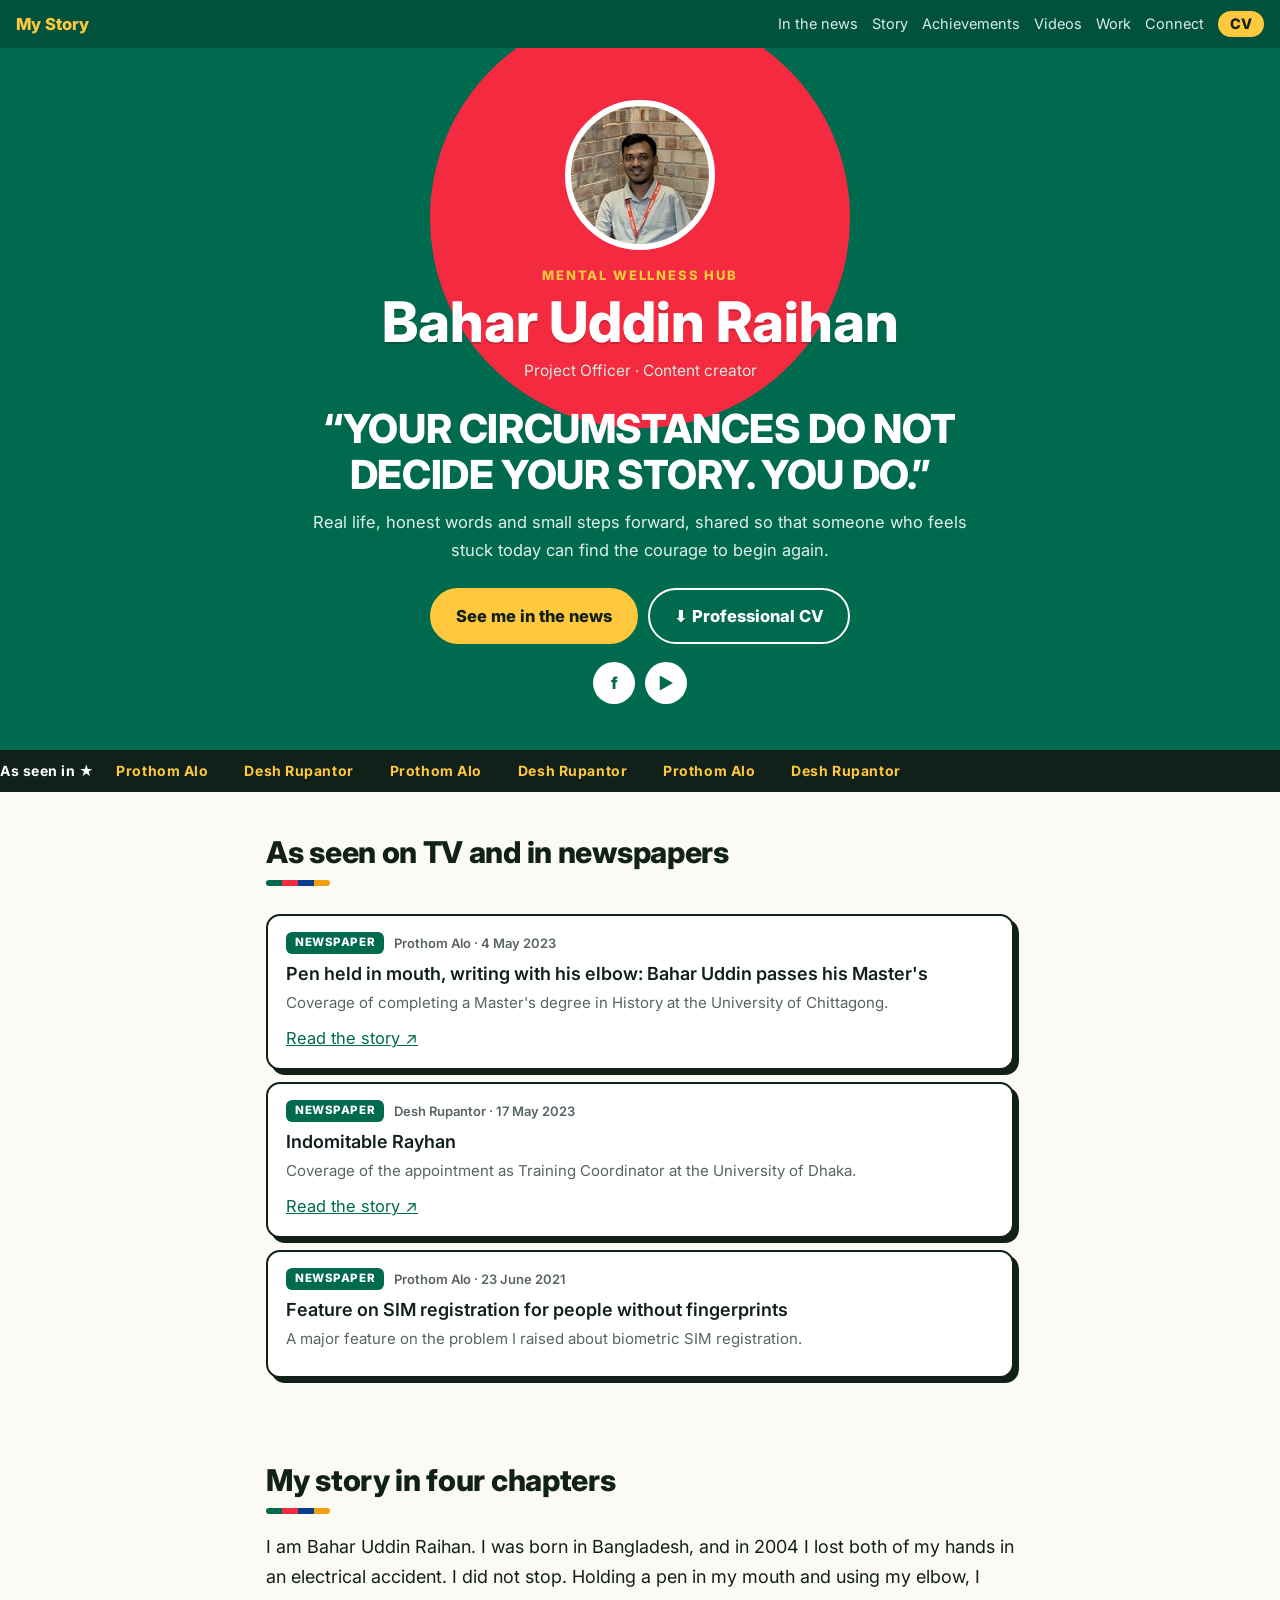
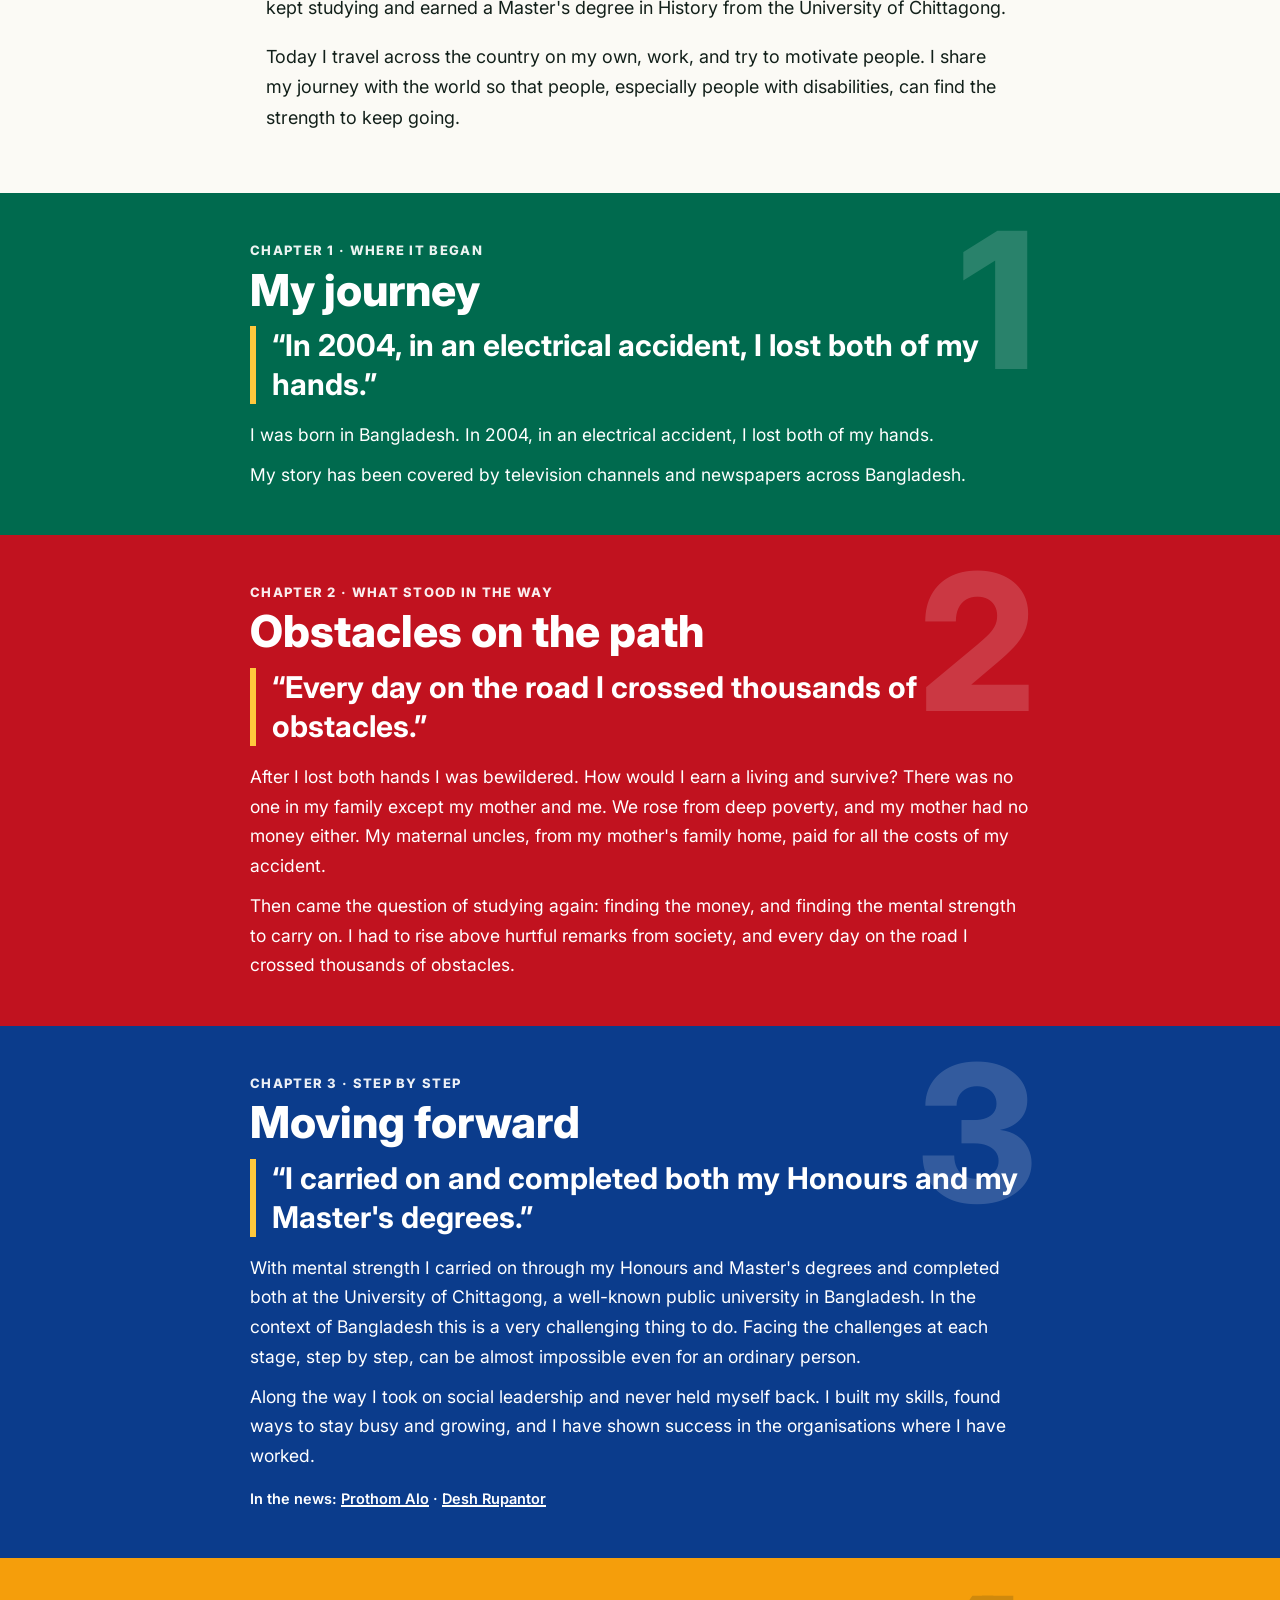
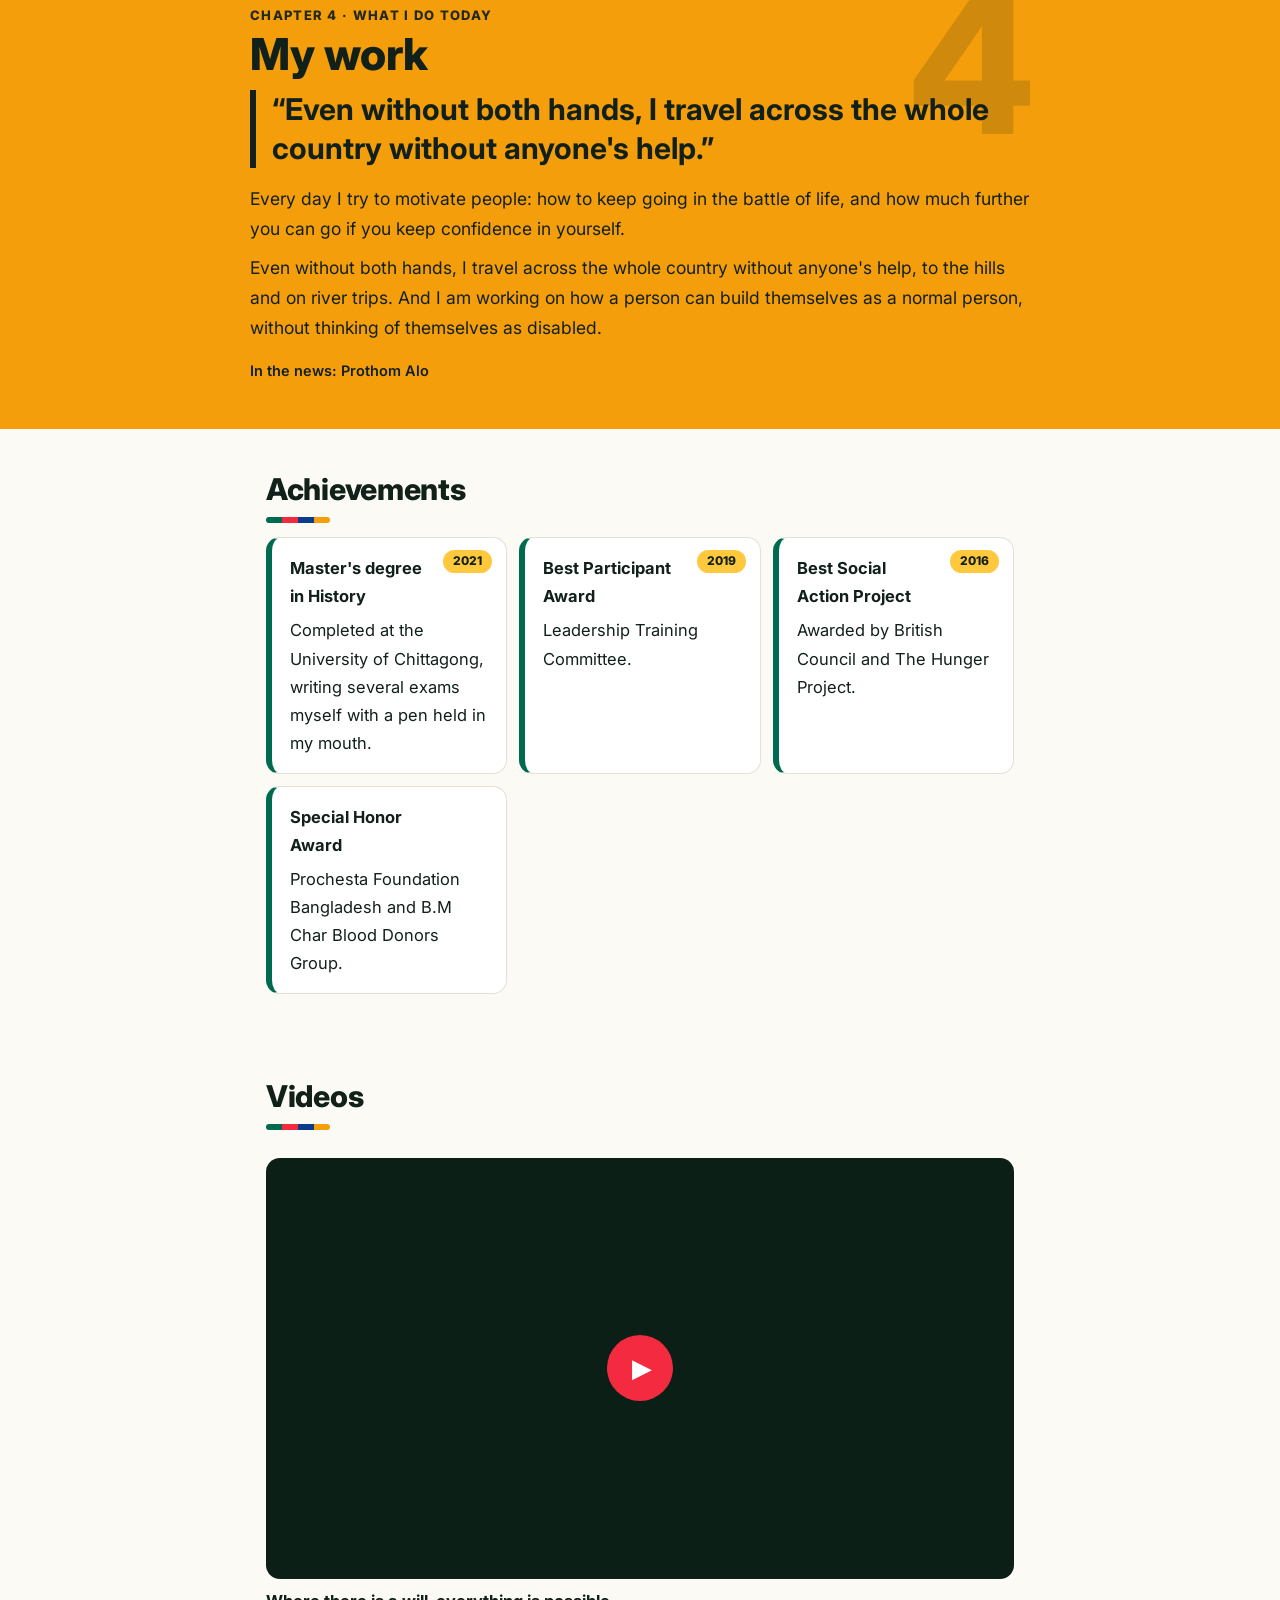
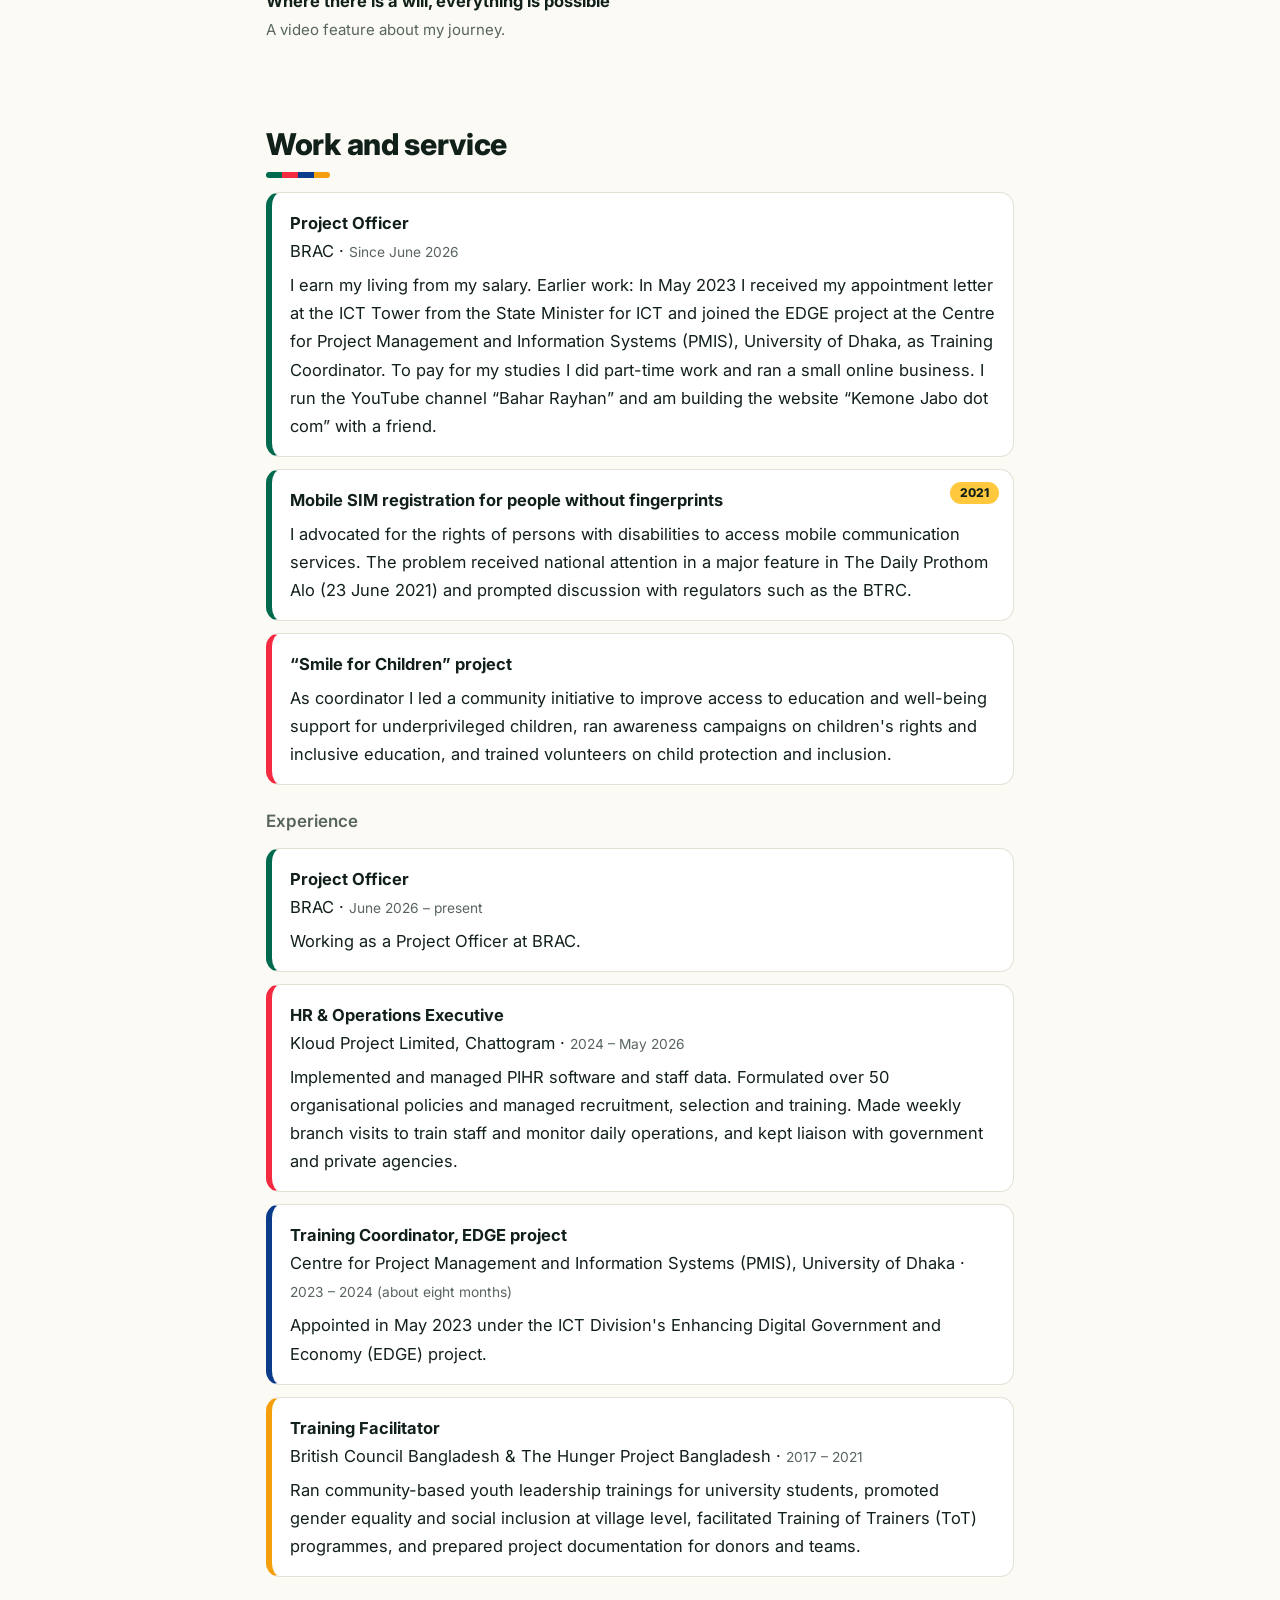
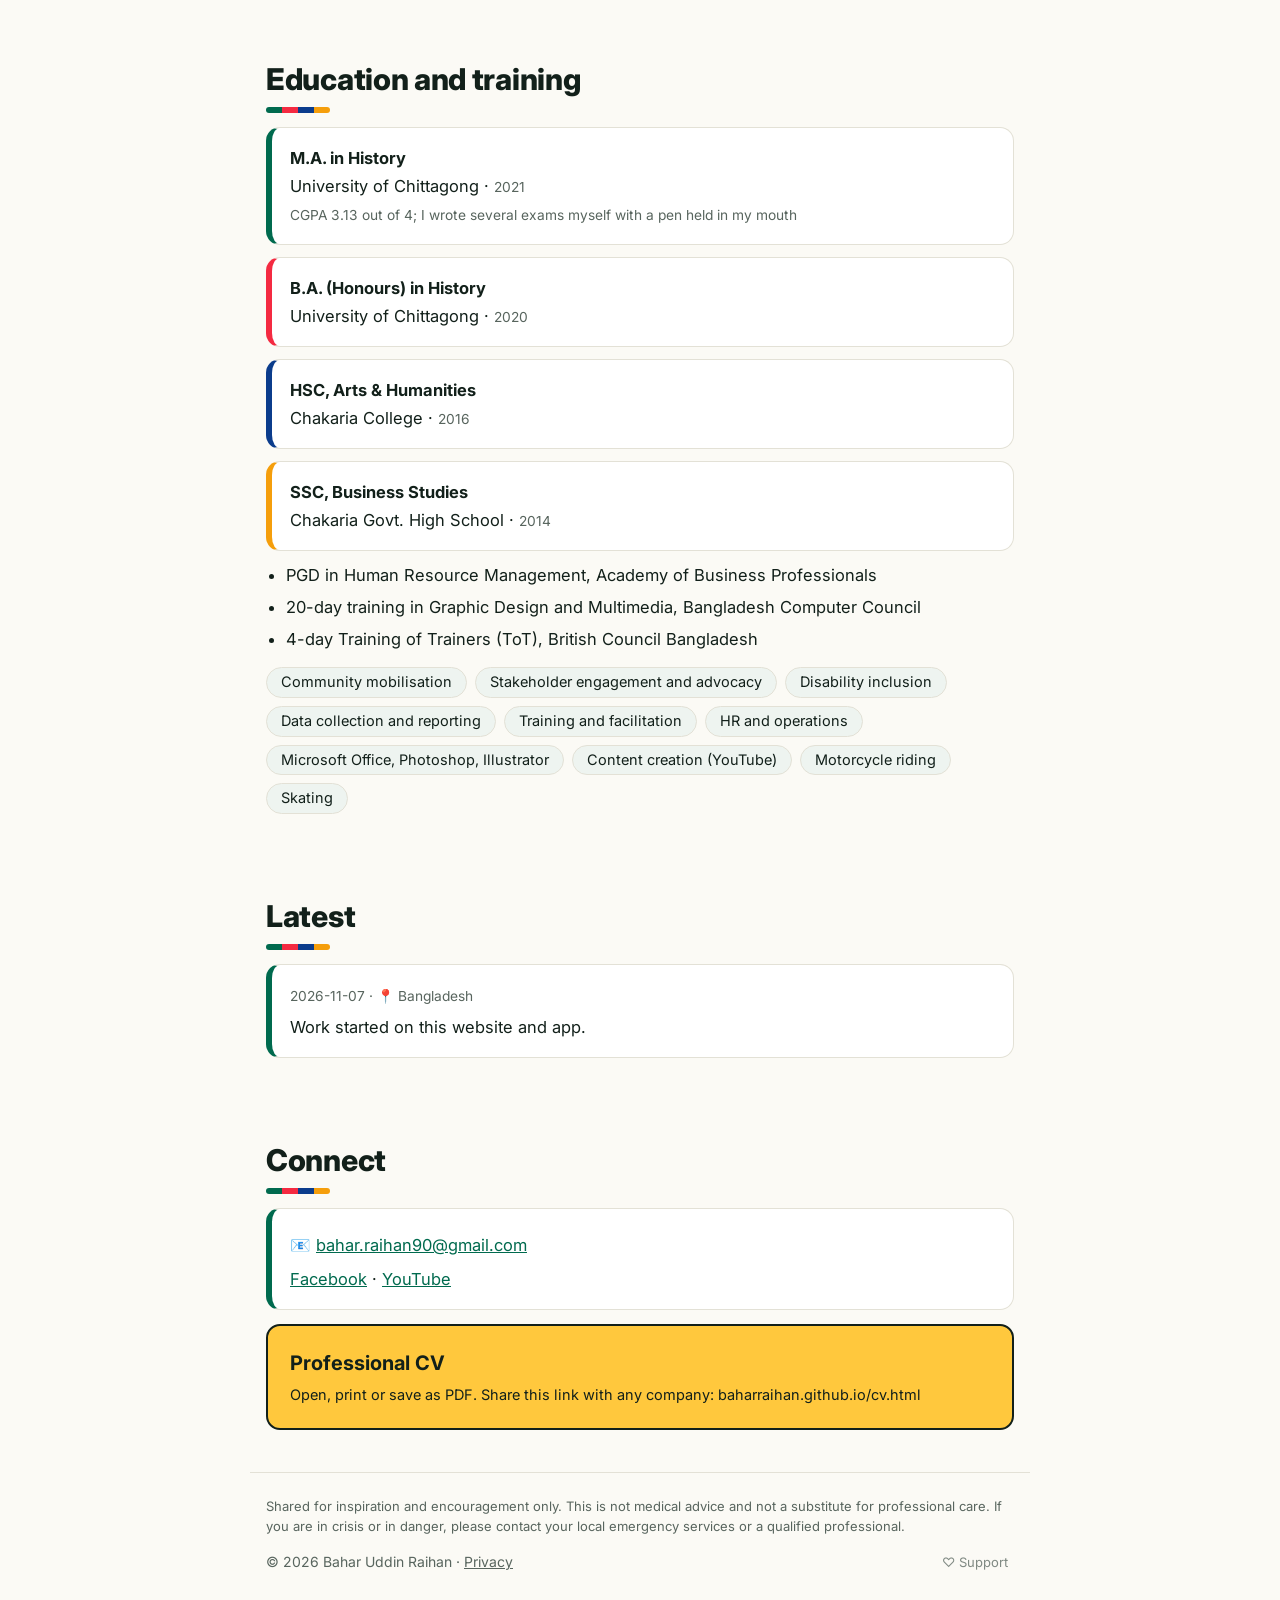
==== index.html @ 97274ced "Add files via upload" ====
<!doctype html>
<html lang="en">
<head>
<meta charset="utf-8">
<meta name="viewport" content="width=device-width, initial-scale=1">
<title>Bahar Uddin Raihan | My Story</title>
<meta name="description" content="The story, strength and journey of Bahar Uddin Raihan: seen on TV and in newspapers, achievements, work, photos and videos.">
<meta name="theme-color" content="#00523c">
<meta property="og:type" content="website">
<meta property="og:title" content="Bahar Uddin Raihan | My Story">
<meta property="og:description" content="Your circumstances do not decide your story. You do. Seen on TV and in newspapers across Bangladesh.">
<meta property="og:url" content="https://baharraihan.github.io/">
<meta property="og:image" content="https://baharraihan.github.io/og-image.png">
<meta name="twitter:card" content="summary_large_image">
<link rel="manifest" href="manifest.webmanifest">
<link rel="icon" href="icon.svg" type="image/svg+xml">
<link rel="apple-touch-icon" href="icon-192.png">
<link rel="preconnect" href="https://fonts.googleapis.com">
<link href="https://fonts.googleapis.com/css2?family=Inter:wght@400;500;600;700;800&display=swap" rel="stylesheet">
<link rel="stylesheet" href="style.css">
</head>
<body data-page="home">
<div id="demoBar" class="demobar" hidden>Demo mode: sample items are shown. They never appear on the live site.</div>

<header class="nav">
  <a class="brand" href="#top" id="brandName"></a>
  <nav id="navLinks"></nav>
</header>

<main id="top">
  <section class="hero">
    <div class="avatar" id="avatar"></div>
    <p class="eyebrow" id="heroEyebrow"></p>
    <h1 id="heroName"></h1>
    <p class="roles" id="heroRoles"></p>
    <p class="headline" id="heroHeadline"></p>
    <p class="intro" id="heroIntro"></p>
    <div class="actions">
      <a class="btn" href="#media" id="heroMedia">See me in the news</a>
      <a class="btn ghost" href="cv.html"><span aria-hidden="true">⬇</span> Professional CV</a>
    </div>
    <div id="heroSocial" class="social"></div>
  </section>

  <div id="ticker" class="ticker" hidden><div id="tickerTrack" class="track"></div></div>

  <section id="qotd" class="wrap" hidden>
    <figure class="qotd"><figcaption>Today's words of strength</figcaption><blockquote id="qotdText"></blockquote><cite id="qotdSrc"></cite></figure>
  </section>

  <section id="media" class="wrap" hidden>
    <h2>As seen on TV and in newspapers</h2>
    <div id="mediaFilter" class="filter"></div>
    <div id="mediaBody" class="mediawall"></div>
  </section>

  <section id="story">
    <div class="wrap"><h2>My story in four chapters</h2><div id="aboutBody" class="lead"></div></div>
    <div id="chapters"></div>
  </section>

  <section id="achSec" class="wrap" hidden><h2>Achievements</h2><div id="achBody" class="grid"></div></section>

  <section id="videosSec" class="wrap" hidden><h2>Videos</h2><div id="videoFilter" class="filter"></div><div id="videosBody" class="videos"></div></section>

  <section id="gallerySec" class="wrap" hidden><h2>Moments</h2><div id="galleryFilter" class="filter"></div><div id="galleryBody" class="gallery"></div></section>

  <section id="quotesSec" class="wrap" hidden><h2>Words of strength</h2><div id="quotesBody" class="quotes"></div></section>

  <section id="work" class="wrap">
    <h2>Work and service</h2>
    <div id="workBody" class="card"></div>
    <div id="worksBody" class="cards"></div>
    <h3>Experience</h3><div id="expBody" class="cards"></div>
  </section>

  <section id="learn" class="wrap">
    <h2>Education and training</h2>
    <div id="edu" class="cards"></div>
    <ul id="trainBody" class="plain"></ul>
    <div id="skills" class="chips"></div>
  </section>

  <section id="updatesSec" class="wrap" hidden><h2>Latest</h2><div id="feed" class="cards"></div></section>

  <section id="contact" class="wrap">
    <h2>Connect</h2>
    <div id="contactBody" class="card"></div>
    <a class="cvcard" href="cv.html"><b>Professional CV</b><span>Open, print or save as PDF. Share this link with any company: baharraihan.github.io/cv.html</span></a>
  </section>
</main>

<footer>
  <p id="disclaimer" class="disclaimer"></p>
  <div class="foot">
    <span><span id="copy"></span> · <a href="privacy.html" style="color:inherit">Privacy</a></span>
    <button id="supportLink" class="quiet" hidden>♡ Support</button>
  </div>
</footer>

<dialog id="supportDlg">
  <form method="dialog"><button class="x" aria-label="Close">✕</button></form>
  <h3>♡ Support</h3>
  <p id="supportMsg"></p>
  <ul id="supportList"></ul>
</dialog>

<dialog id="photoDlg" class="photodlg">
  <form method="dialog"><button class="x" aria-label="Close">✕</button></form>
  <img id="photoImg" alt="">
  <p id="photoCap"></p>
</dialog>

<script src="content.js"></script>
<script src="app.js"></script>
</body>
</html>
---- style.css ----
:root{--green:#006a4e;--green-d:#00523c;--red:#c1121f;--redbright:#f42a41;--blue:#0b3c8c;--amber:#f59e0b;--yellow:#ffc83d;--ink:#12201a;--paper:#fbfaf5;--card:#ffffff;--line:#e3e1d6;--mut:#58655e;--fg:#12201a;--bg:#fbfaf5;--pri:#006a4e;--soft:#eef4f0}
*{box-sizing:border-box}
html{scroll-behavior:smooth}
body{margin:0;background:var(--bg);color:var(--fg);font-family:"Inter",system-ui,-apple-system,"Segoe UI",sans-serif;line-height:1.7;font-size:16.5px}
a{color:var(--green)}
.demobar{background:var(--yellow);color:var(--ink);text-align:center;font-size:13px;font-weight:600;padding:4px 8px}
.nav{position:sticky;top:0;z-index:5;display:flex;justify-content:space-between;align-items:center;gap:12px;padding:10px 16px;background:var(--green-d);color:#fff}
.brand{font-weight:800;text-decoration:none;color:var(--yellow);white-space:nowrap}
.nav nav{display:flex;gap:14px;overflow-x:auto;white-space:nowrap;scrollbar-width:none;align-items:center}
.nav nav a{text-decoration:none;color:#d7efe4;font-size:14.5px}
.nav nav a:hover{color:#fff}
.nav nav a.cvlink{color:var(--ink);background:var(--yellow);border-radius:999px;padding:1px 12px;font-weight:800}
/* hero */
.hero{position:relative;overflow:hidden;text-align:center;padding:52px 18px 46px;background:var(--green);color:#fff}
.hero::before{content:"";position:absolute;left:50%;top:-40px;width:420px;height:420px;margin-left:-210px;border-radius:50%;background:var(--redbright)}
.hero>*{position:relative;max-width:700px;margin-left:auto;margin-right:auto}
.avatar{width:150px;height:150px;border-radius:50%;margin:0 auto 14px;background:#fff center/cover;color:var(--green);font-size:60px;font-weight:800;display:grid;place-items:center;border:6px solid #fff}
.eyebrow{margin:0 auto 2px;font-size:13px;font-weight:800;letter-spacing:.14em;text-transform:uppercase;color:var(--yellow)}
h1{font-size:clamp(34px,8vw,56px);margin:.1em auto;line-height:1.08;font-weight:800;text-shadow:0 2px 0 rgba(0,0,0,.18)}
.roles{margin:0 auto;color:#cfeadd;font-size:15.5px}
.headline{font-size:clamp(25px,6.4vw,40px);font-weight:800;line-height:1.15;margin:22px auto 10px;text-transform:uppercase;letter-spacing:-.01em}
.intro{color:#e0f1e8;margin:0 auto}
.actions{display:flex;gap:10px;justify-content:center;flex-wrap:wrap;margin-top:24px}
.btn{display:inline-block;padding:12px 24px;border-radius:999px;background:var(--yellow);color:var(--ink);text-decoration:none;border:2px solid var(--yellow);font:inherit;font-weight:800;cursor:pointer}
.btn.ghost{background:transparent;color:#fff;border-color:#fff}
.social{display:flex;gap:10px;justify-content:center;margin-top:18px}
.social a{width:42px;height:42px;border-radius:50%;display:grid;place-items:center;background:#fff;color:var(--green);text-decoration:none;font-weight:800}
/* ticker */
.ticker{background:var(--ink);color:#fff;overflow:hidden;white-space:nowrap;font-weight:700;font-size:14px;letter-spacing:.04em}
.track{display:inline-block;animation:slide 40s linear infinite;padding:9px 0}
.set{display:inline-block}
.set span{margin:0 18px;color:var(--yellow)}
@keyframes slide{from{transform:translateX(0)}to{transform:translateX(-33.33%)}}
/* generic */
.wrap{max-width:780px;margin:auto;padding:42px 16px}
h2{font-size:30px;margin:0 0 14px;font-weight:800;line-height:1.2;letter-spacing:-.01em}
h2::after{content:"";display:block;width:64px;height:6px;border-radius:3px;background:linear-gradient(90deg,var(--green) 0 25%,var(--redbright) 25% 50%,var(--blue) 50% 75%,var(--amber) 75%);margin-top:10px}
h3{margin:22px 0 10px;color:var(--mut);font-size:17px;font-weight:600}
.lead p{font-size:18px}
.card{background:var(--card);border:1px solid var(--line);border-radius:14px;padding:16px 18px;position:relative;border-left:6px solid var(--green)}
.cards{display:grid;gap:12px;margin-top:12px}
.cards .card:nth-child(4n+2){border-left-color:var(--redbright)}.cards .card:nth-child(4n+3){border-left-color:var(--blue)}.cards .card:nth-child(4n+4){border-left-color:var(--amber)}
.grid{display:grid;gap:12px;grid-template-columns:repeat(auto-fit,minmax(230px,1fr))}
.card b{display:block}.card small{color:var(--mut)}.card p{margin:6px 0 0}.card img{width:100%;border-radius:10px;margin-top:10px}
.year{position:absolute;top:12px;right:14px;font-size:12px;font-weight:800;color:var(--ink);background:var(--yellow);border-radius:999px;padding:1px 10px}
.ach b{padding-right:54px}
.sample{display:inline-block;margin-top:8px;font-size:11px;font-weight:700;letter-spacing:.06em;text-transform:uppercase;color:#7c2d12;background:#fed7aa;border-radius:6px;padding:1px 8px}
.chips{display:flex;gap:8px;flex-wrap:wrap;margin-top:14px}
.chips span{background:var(--soft);border:1px solid var(--line);border-radius:999px;padding:2px 14px;font-size:14.5px}
.filter{display:flex;gap:8px;flex-wrap:wrap;margin:6px 0 14px}
.filter button{font:inherit;font-size:14px;font-weight:700;border:2px solid var(--ink);background:transparent;color:var(--ink);border-radius:999px;padding:2px 14px;cursor:pointer}
.filter button.on{background:var(--ink);color:#fff}
/* story blocks: one colour per chapter */
.chapter{padding:46px 16px;color:#fff;position:relative;overflow:hidden}
.chapter .cin{max-width:780px;margin:auto;position:relative}
.c1{background:var(--green)}.c2{background:var(--red)}.c3{background:var(--blue)}.c4{background:var(--amber);color:var(--ink)}
.bignum{position:absolute;right:-6px;top:-34px;font-size:190px;font-weight:800;line-height:1;opacity:.16;pointer-events:none}
.ctag{font-size:13px;font-weight:800;letter-spacing:.1em;text-transform:uppercase;opacity:.92}
.chapter h3{margin:4px 0 12px;color:inherit;font-size:clamp(30px,7vw,44px);font-weight:800;line-height:1.1}
.pull{font-size:clamp(22px,5vw,30px);font-weight:700;line-height:1.3;margin:0 0 16px;padding-left:16px;border-left:6px solid var(--yellow)}
.c4 .pull{border-left-color:var(--ink)}
.ctext p{margin:10px 0 0;font-size:17.5px}
.rel{margin-top:16px;font-size:14.5px;font-weight:600}
.chapter a{color:inherit;text-decoration-thickness:2px}
.reveal{opacity:0;transform:translateY(22px);transition:opacity .6s ease,transform .6s ease}
.reveal.in{opacity:1;transform:none}
@media (prefers-reduced-motion:reduce){.reveal{opacity:1;transform:none;transition:none}.track{animation:none}}
/* media wall */
.mediawall{display:grid;gap:12px}
.mcard{background:var(--card);border:2px solid var(--ink);border-radius:14px;padding:16px 18px;box-shadow:5px 5px 0 var(--ink)}
.mcard h3{margin:8px 0 4px;color:var(--fg);font-size:18px;line-height:1.35}
.mcard p{margin:0 0 8px;color:var(--mut);font-size:15px}
.mtop{display:flex;gap:10px;align-items:center;flex-wrap:wrap}
.mout{font-size:13px;color:var(--mut);font-weight:600}
.badge{font-size:11.5px;font-weight:800;letter-spacing:.05em;text-transform:uppercase;border-radius:6px;padding:1px 9px;background:var(--green);color:#fff}
.badge.tv{background:var(--blue)}.badge.online{background:var(--redbright)}
/* quotes */
.qotd{margin:0;padding:28px 24px;border-radius:18px;background:var(--ink);color:#fff;border-left:8px solid var(--yellow)}
.qotd figcaption{font-size:12.5px;text-transform:uppercase;letter-spacing:.12em;font-weight:800;color:var(--yellow)}
.qotd blockquote{margin:10px 0 8px;font-size:clamp(22px,5vw,30px);line-height:1.35;font-weight:700}
.qotd cite,.q cite{color:#b7c7be;font-style:normal;font-size:14.5px}
.q cite{color:var(--mut)}
.quotes{display:grid;gap:12px}
.q{margin:0;padding:18px 20px;border-radius:14px;background:var(--card);border:1px solid var(--line);border-left:6px solid var(--redbright)}
.q blockquote{margin:0 0 6px;font-size:19px;font-weight:600;line-height:1.45}
/* videos and photos */
.videos{display:grid;gap:18px}
.vid b{display:block;margin-top:8px}.vid p{margin:2px 0 0;color:var(--mut);font-size:15px}
.thumb{position:relative;display:block;width:100%;aspect-ratio:16/9;border:0;border-radius:14px;background:#0b1f17 center/cover;cursor:pointer;overflow:hidden;padding:0}
.thumb span{position:absolute;inset:0;margin:auto;width:66px;height:66px;border-radius:50%;background:var(--redbright);color:#fff;display:grid;place-items:center;font-size:26px;padding-left:4px}
.vid.placeholder .thumb{background:var(--blue)}
.vid iframe{width:100%;aspect-ratio:16/9;border:0;border-radius:14px;background:#000}
.gallery{display:grid;gap:10px;grid-template-columns:repeat(auto-fill,minmax(160px,1fr))}
.tile{aspect-ratio:1;border:0;border-radius:12px;overflow:hidden;padding:0;cursor:pointer;background:var(--soft)}
.tile img{width:100%;height:100%;object-fit:cover;display:block}
.tile.ph{display:flex;flex-direction:column;align-items:center;justify-content:center;gap:4px;text-align:center;padding:10px;font-size:13px;color:var(--mut);cursor:default;border:2px dashed var(--line)}
.tile.ph b{color:var(--red)}
ul.plain{margin:10px 0 0;padding-left:20px}ul.plain li{margin:4px 0}
.cvcard{display:block;margin-top:14px;padding:20px 22px;border-radius:14px;background:var(--yellow);color:var(--ink);text-decoration:none;border:2px solid var(--ink)}
.cvcard b{display:block;font-size:20px}.cvcard span{font-size:14.5px}
footer{max-width:780px;margin:auto;padding:24px 16px 44px;color:var(--mut);font-size:14px;border-top:1px solid var(--line)}
.disclaimer{margin:0 0 14px;font-size:13px;line-height:1.5}
.foot{display:flex;justify-content:space-between;align-items:center}
.quiet{background:none;border:0;color:var(--mut);font:inherit;font-size:13px;cursor:pointer;opacity:.75}
.quiet:hover{opacity:1;color:var(--red)}
dialog{border:1px solid var(--line);border-radius:16px;background:#fff;color:var(--fg);max-width:420px;width:calc(100% - 32px);padding:20px;font-family:inherit}
dialog::backdrop{background:#000a}
dialog .x{float:right;border:0;background:none;color:var(--mut);font-size:18px;cursor:pointer}
dialog ul{list-style:none;padding:0;margin:0}
dialog li{padding:8px 0;border-top:1px solid var(--line);word-break:break-all;display:flex;gap:12px;align-items:center}
dialog li b{display:block;font-size:14px;color:var(--mut)}
dialog li button{margin-left:8px;font-size:12px;cursor:pointer}
.pay{flex:none;width:36px;height:36px;border-radius:50%;display:grid;place-items:center;color:#fff;font-weight:700}
.soon{color:var(--mut);font-size:14px;font-style:italic}
.photodlg{max-width:640px}.photodlg img{width:100%;border-radius:10px;display:block}.photodlg p{margin:8px 0 0;font-size:14px;color:var(--mut)}
/* CV and privacy */
.cv{max-width:800px;margin:20px auto;padding:32px;background:#fff;border:1px solid var(--line);border-radius:6px;color:#1b1f1e}
.cv h1{font-size:34px;margin:0;text-shadow:none;color:#1b1f1e}.cv h2{font-size:19px;margin:22px 0 8px;border-bottom:2px solid var(--green);color:var(--green)}.cv h2::after{display:none}
.cv .sub{color:var(--mut);margin:0}.cv .small{font-size:13px;word-break:break-all}.cv .row{display:flex;justify-content:space-between;gap:12px}
.cv p{margin:4px 0}.cv ul{margin:4px 0;padding-left:20px}
body[data-page=cv] .btn,body[data-page=privacy] .btn{background:var(--yellow)}
@media print{.noprint{display:none!important}body{background:#fff;color:#000}.cv{border:0;margin:0;padding:0}.cv h2{color:#0f766e;border-color:#0f766e}}
/* chapter photo + demo slot tags */
.cfig{margin:18px 0 0}.cfig img{width:100%;border-radius:12px;display:block;border:3px solid rgba(255,255,255,.85)}
.c4 .cfig img{border-color:var(--ink)}.cfig figcaption{font-size:13.5px;margin-top:6px;opacity:.92}
.cfig.ph{border:3px dashed rgba(255,255,255,.7);border-radius:12px;padding:26px 14px;text-align:center;font-weight:700;font-size:14px}
.c4 .cfig.ph{border-color:var(--ink)}
.slot{display:inline-block;vertical-align:middle;margin-left:10px;font-size:11px;font-weight:800;letter-spacing:.04em;text-transform:none;color:#fff;background:#7c3aed;border-radius:6px;padding:1px 8px}
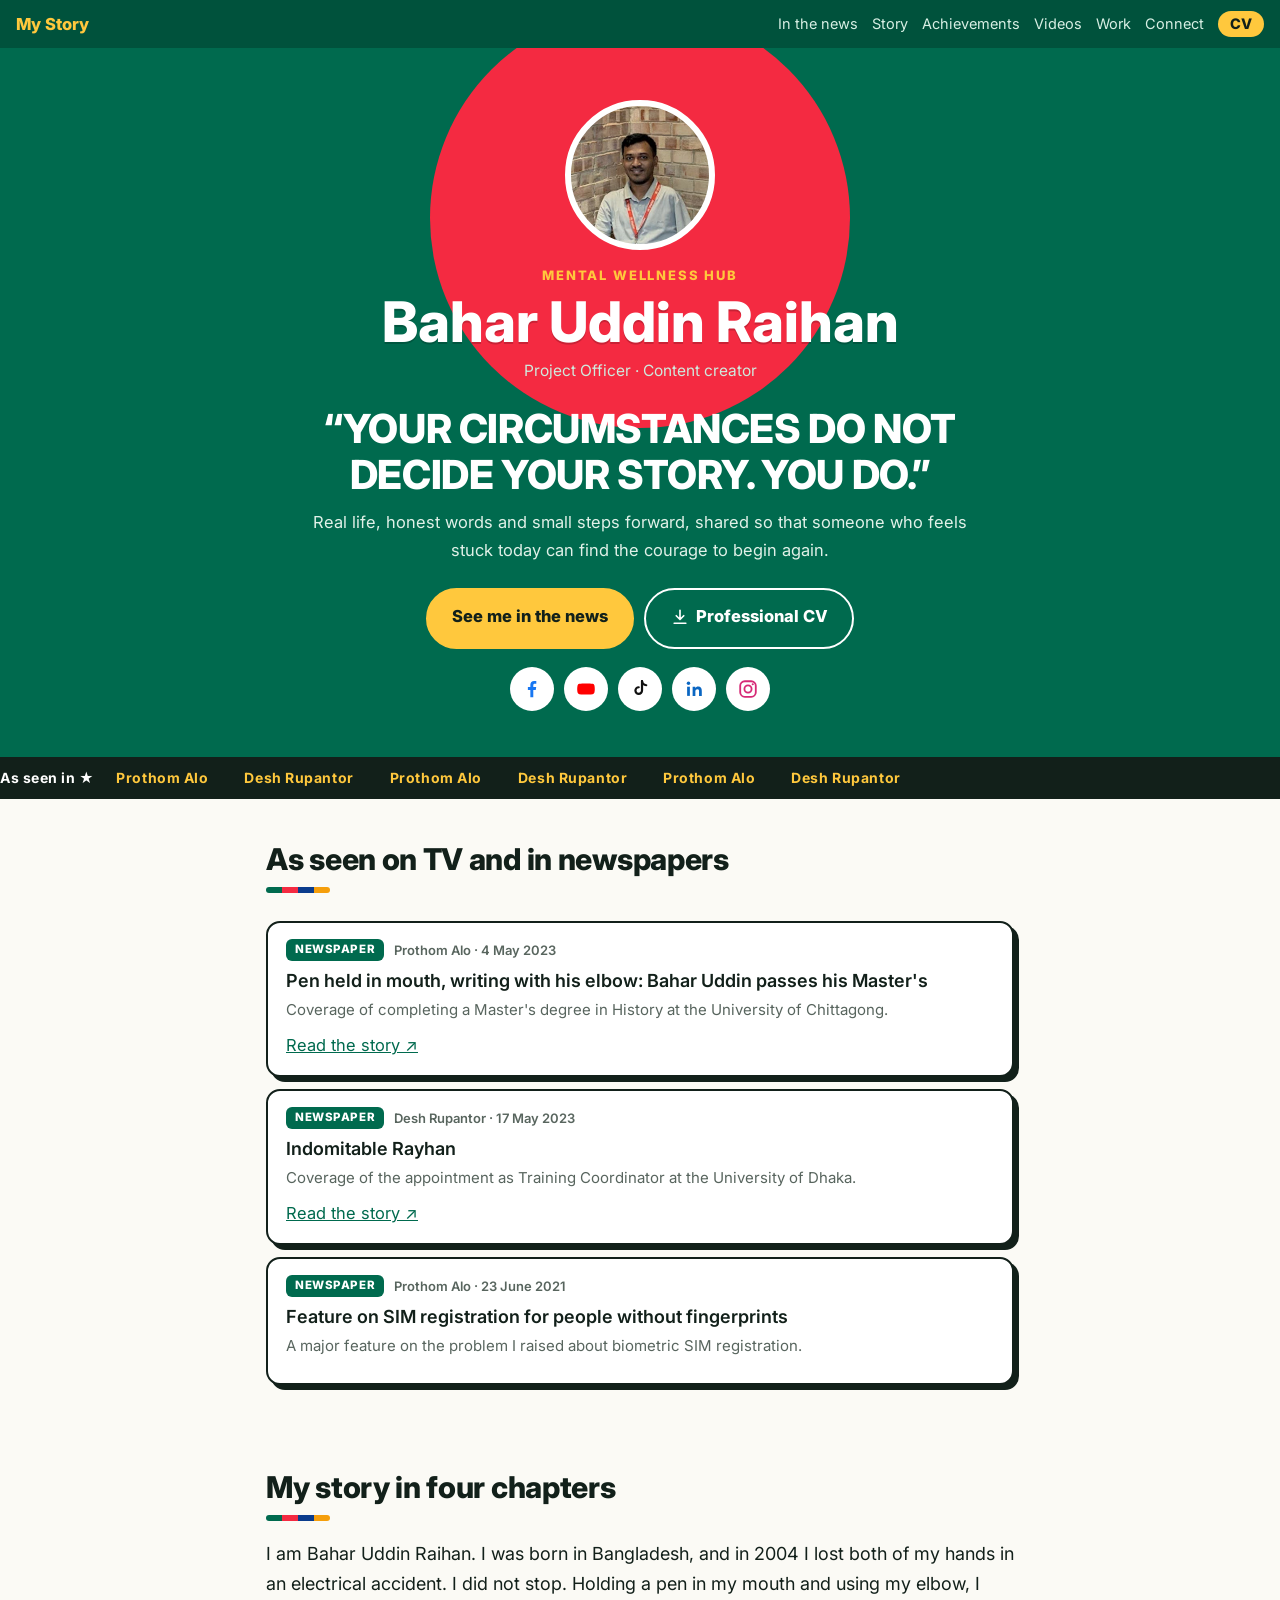
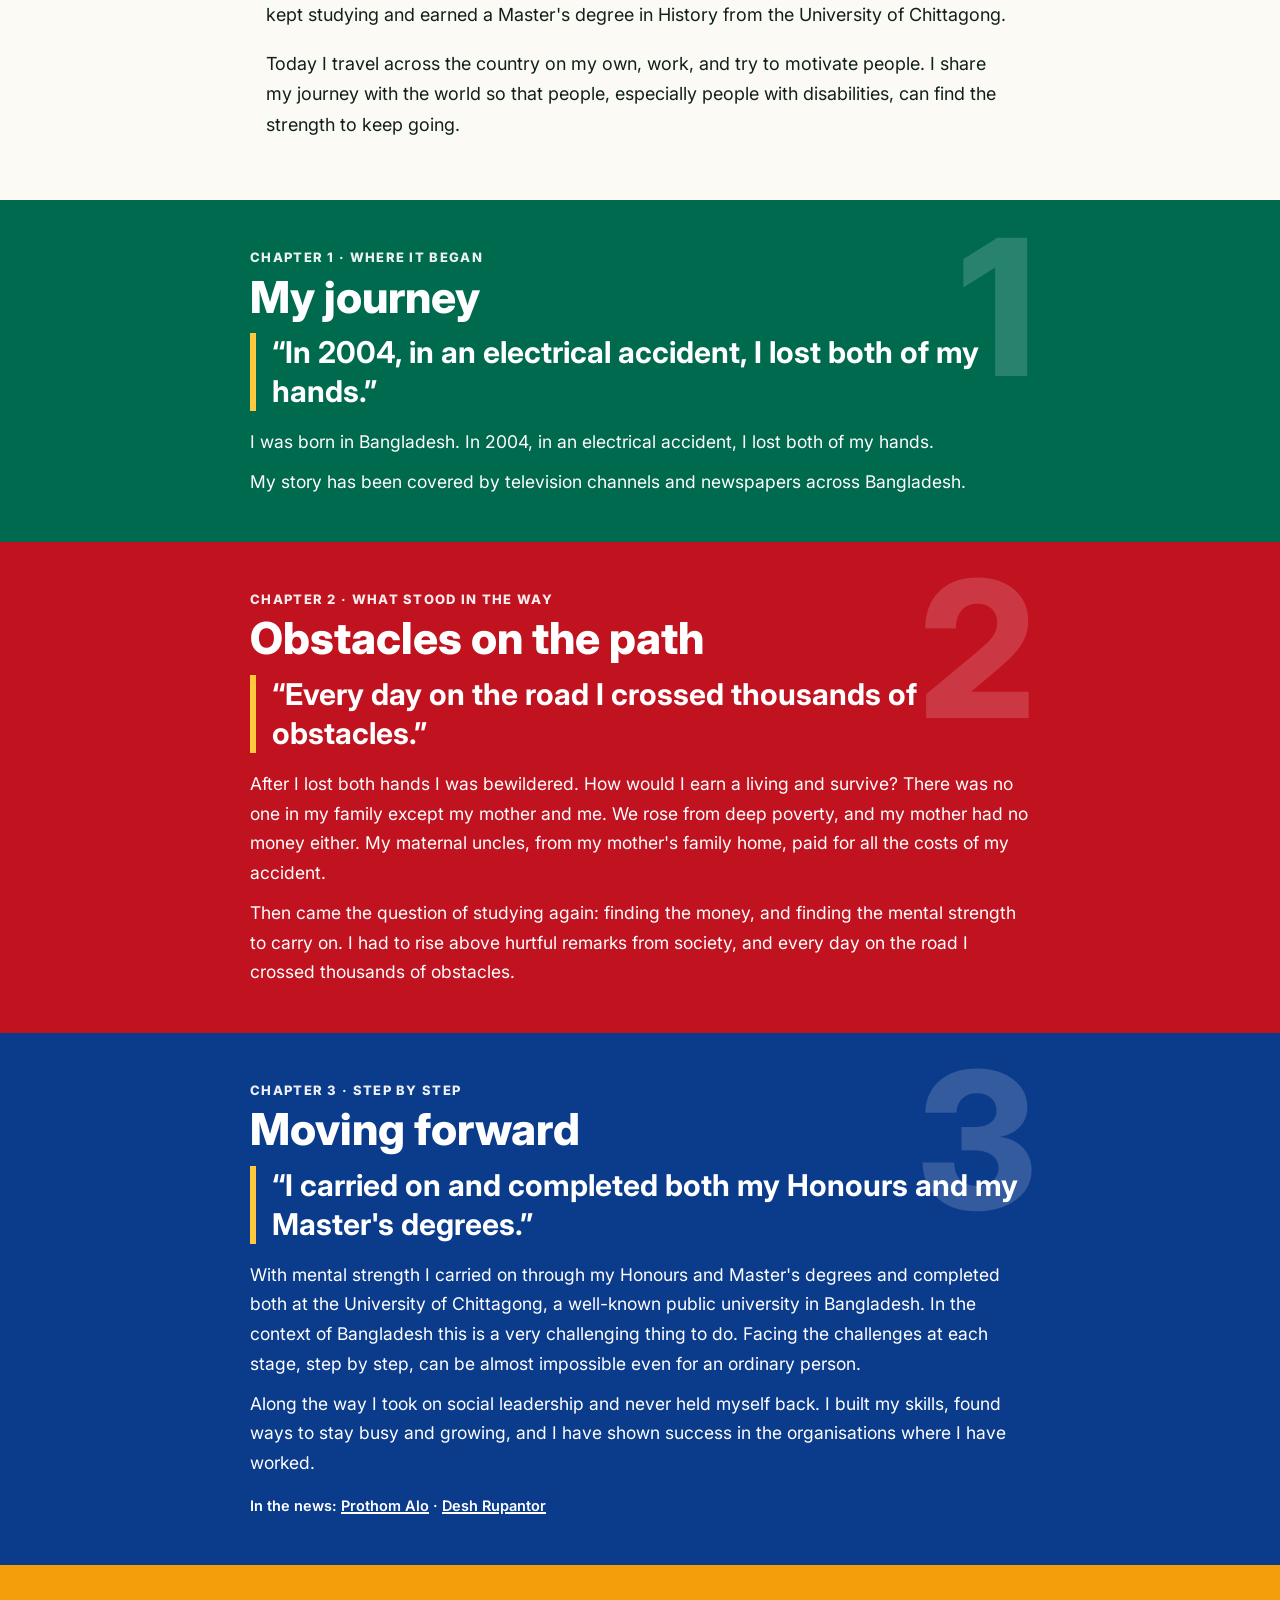
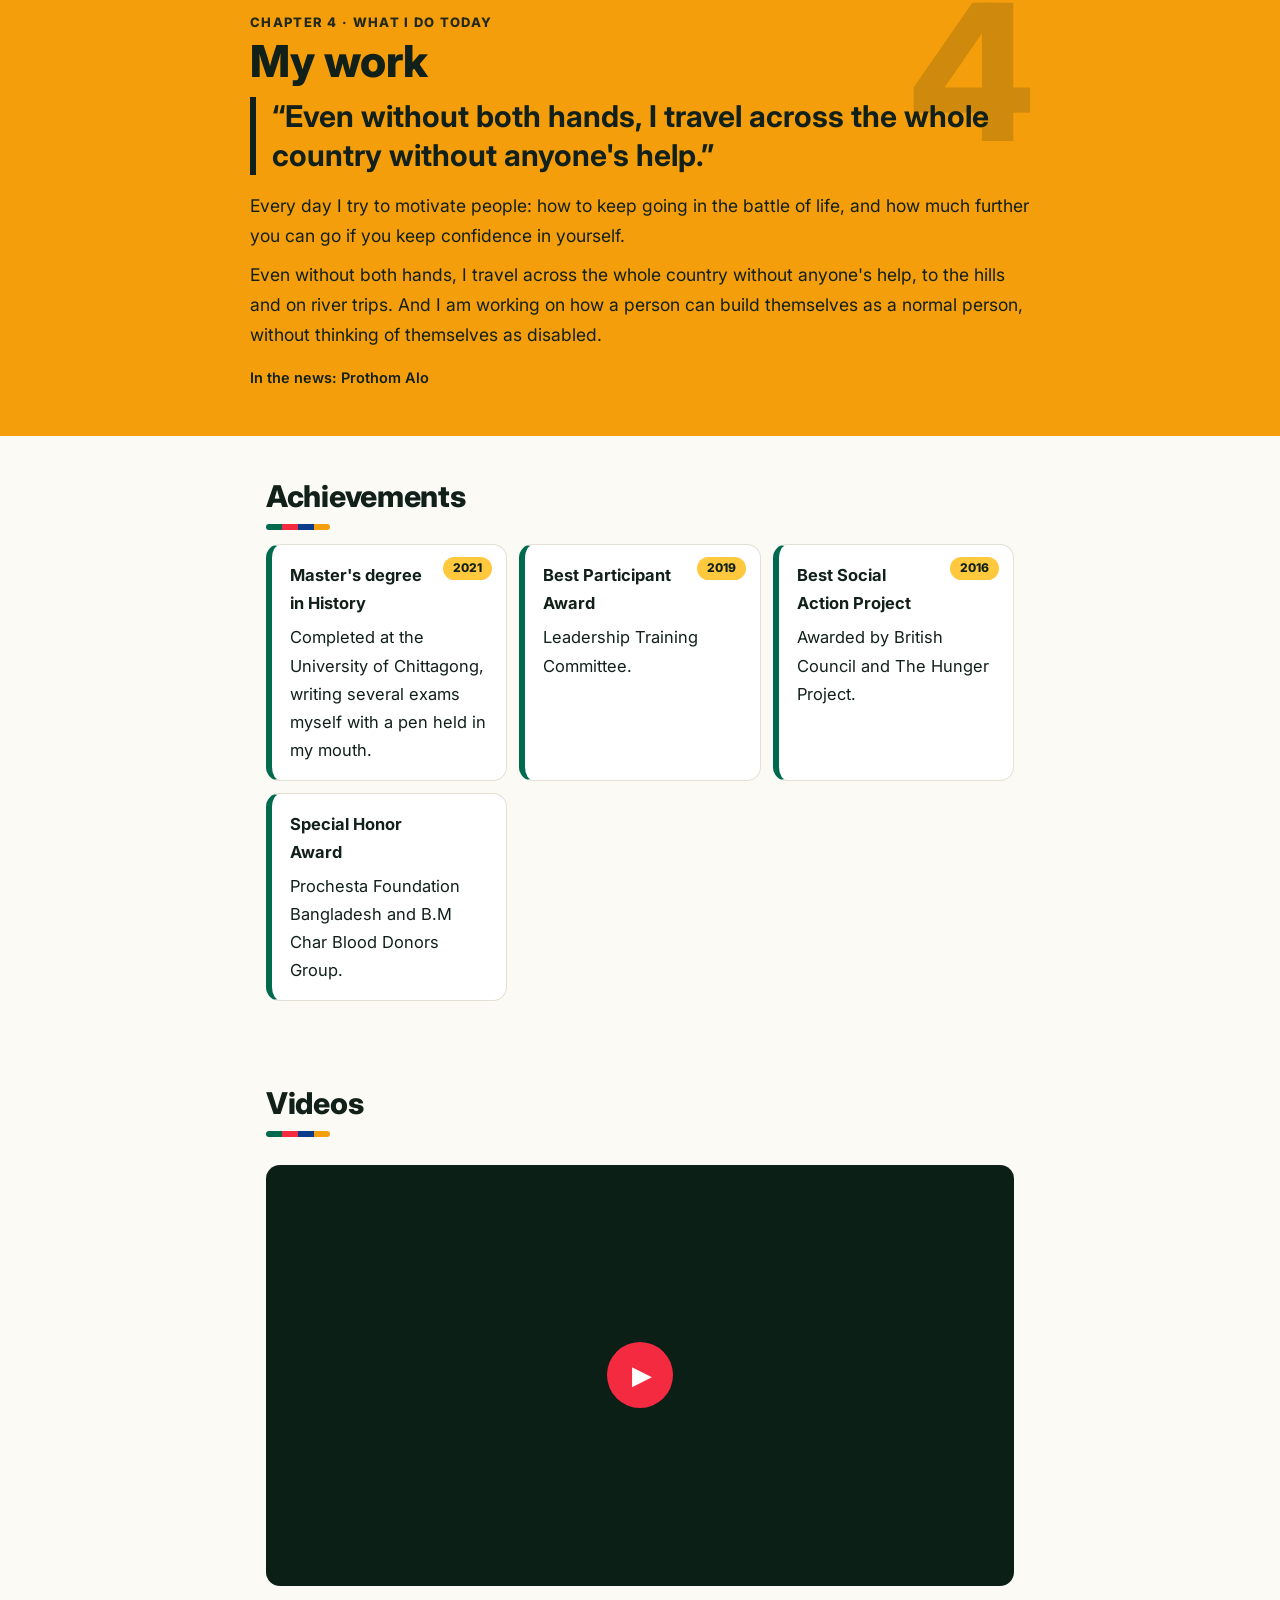
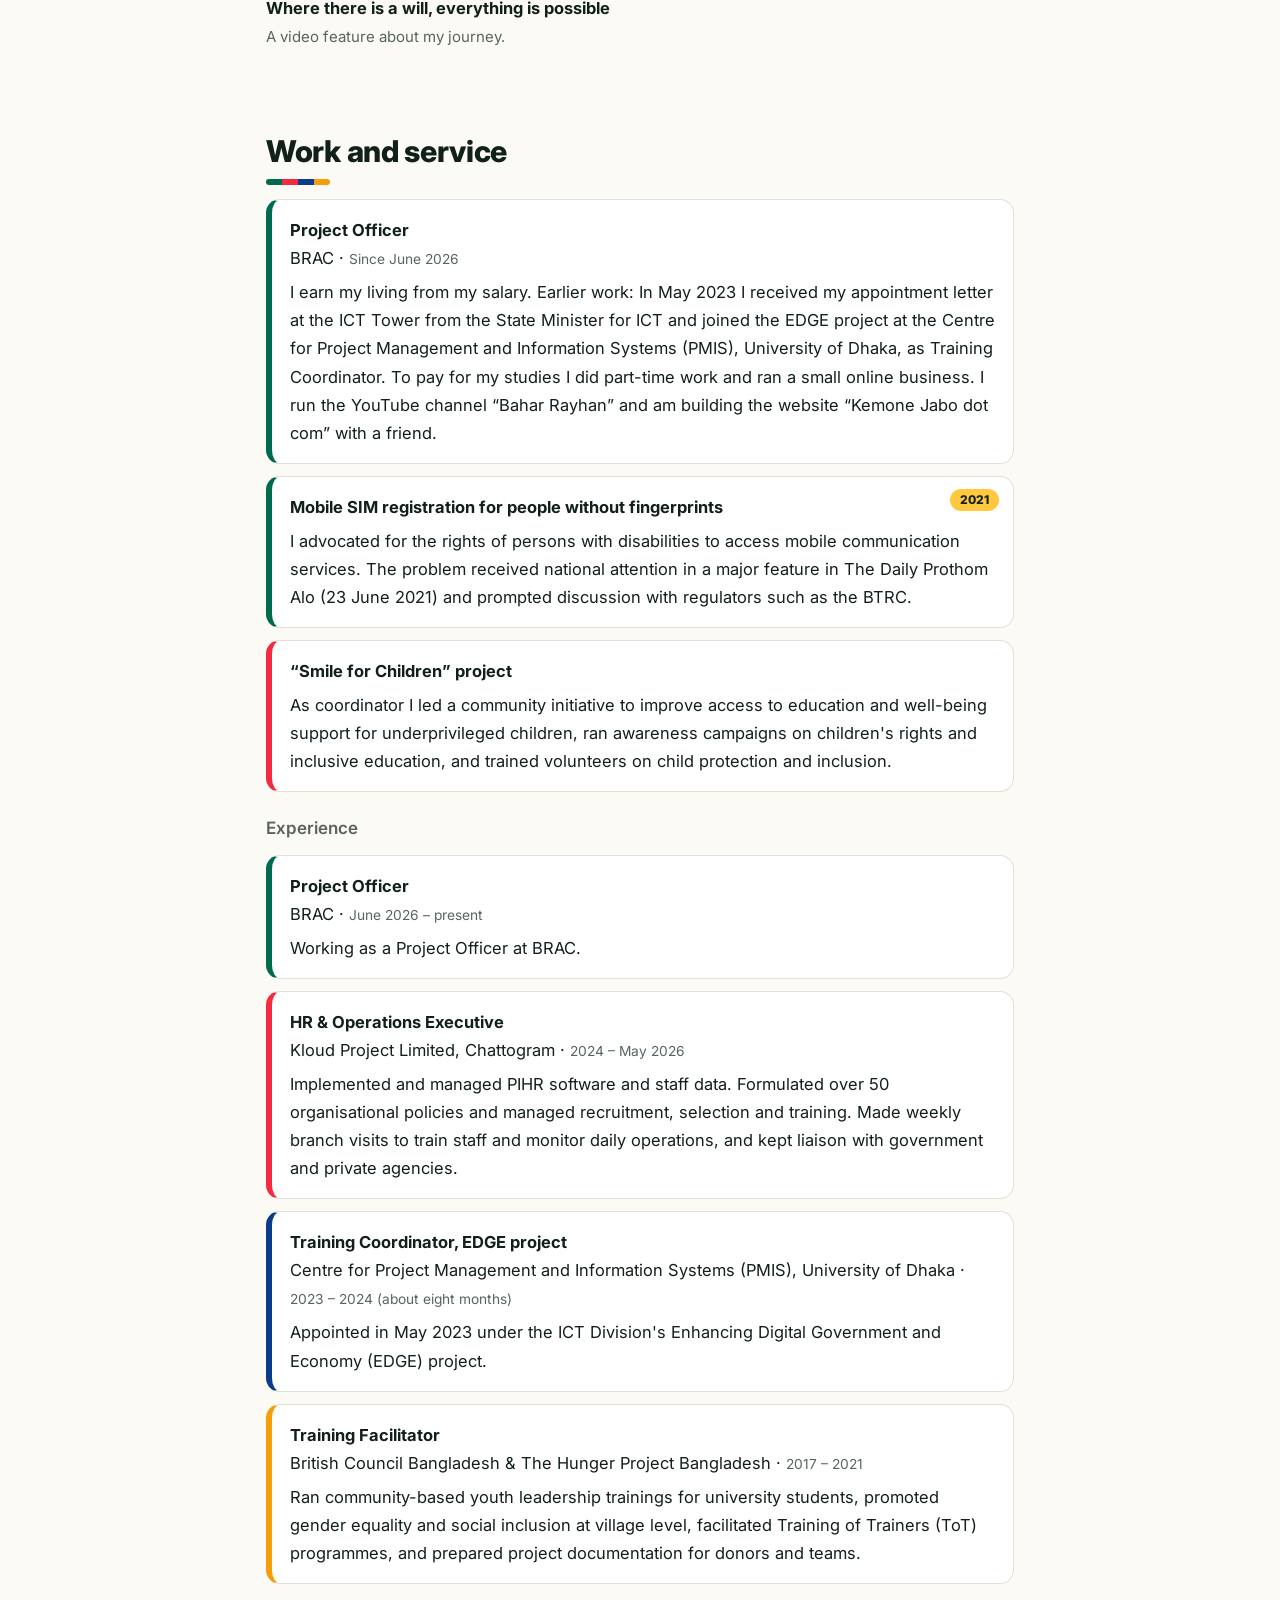
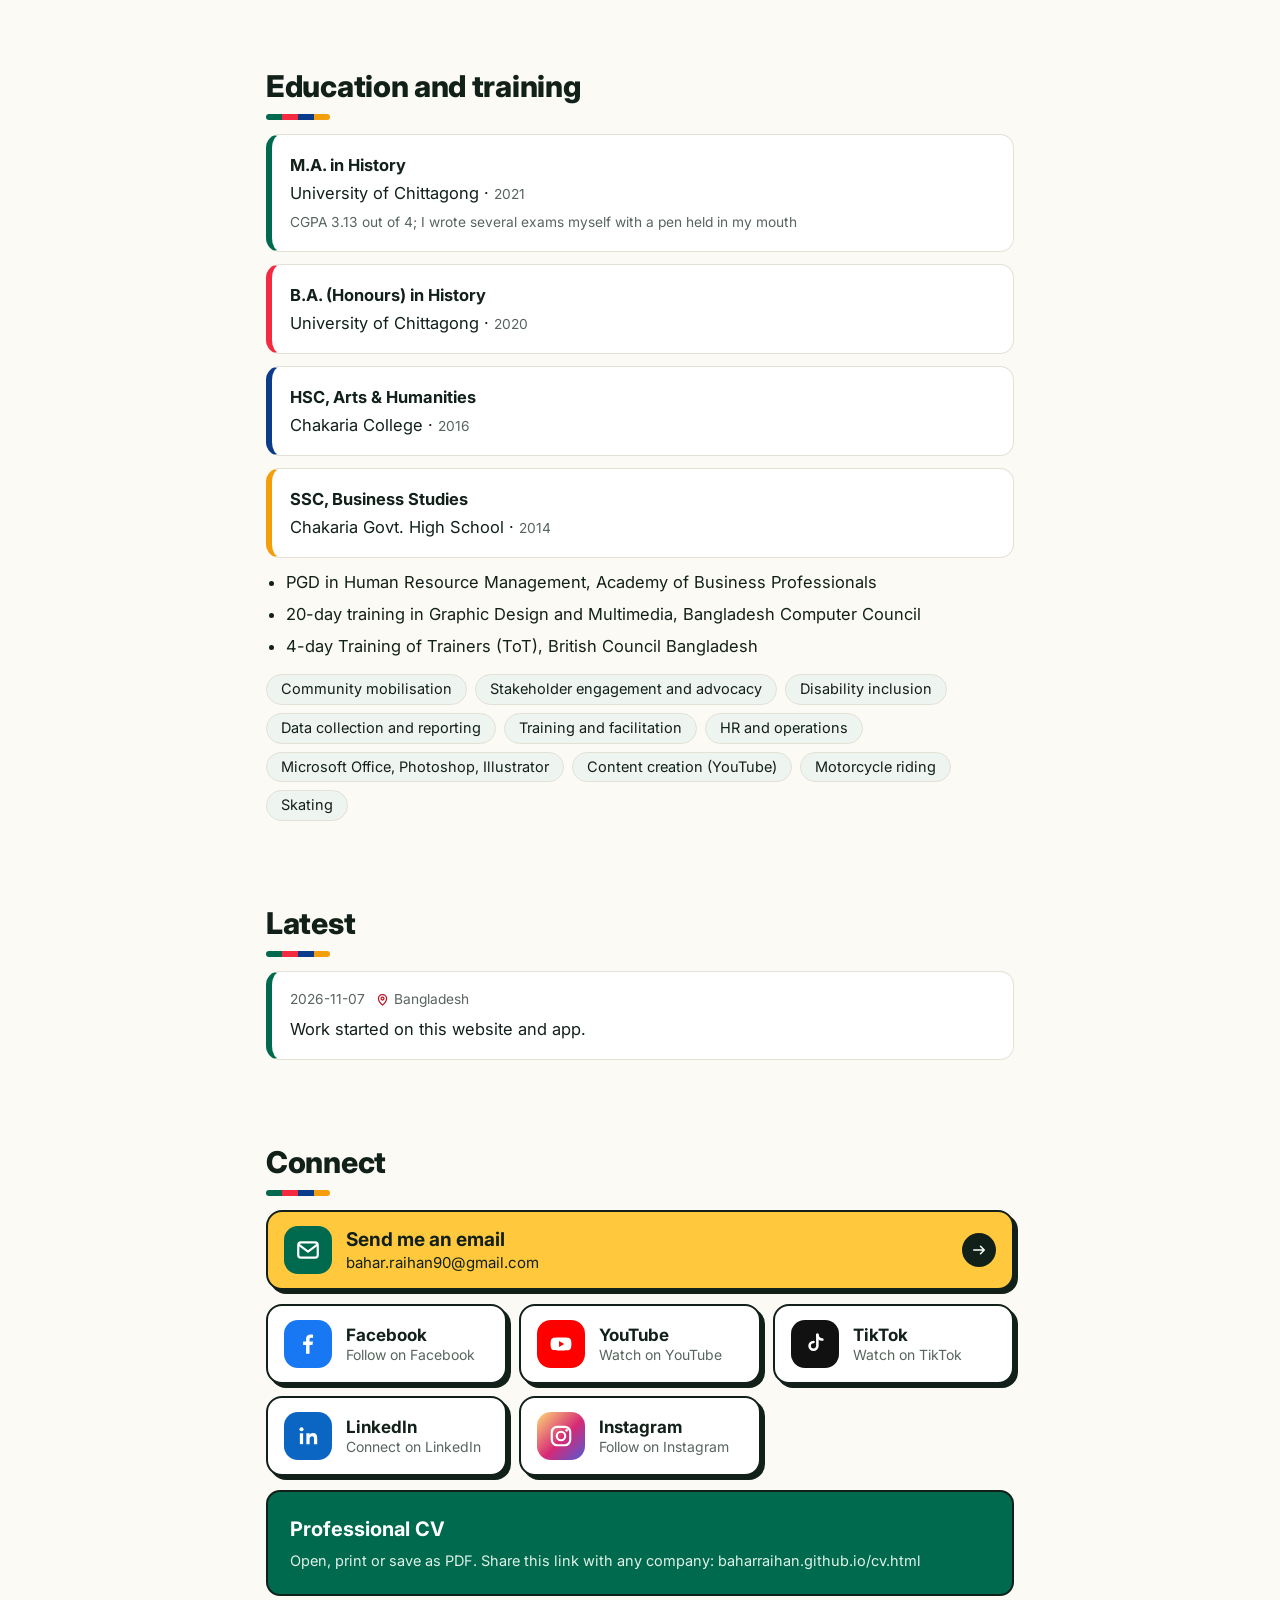
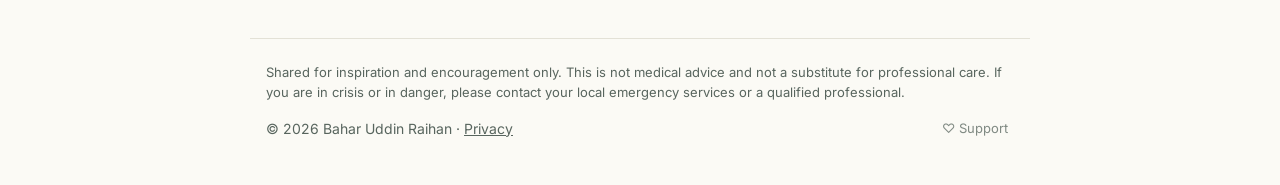
==== commit b31d7626: "Add files via upload" ====
--- a/index.html
+++ b/index.html
@@ -37,7 +37,7 @@
     <p class="intro" id="heroIntro"></p>
     <div class="actions">
       <a class="btn" href="#media" id="heroMedia">See me in the news</a>
-      <a class="btn ghost" href="cv.html"><span aria-hidden="true">⬇</span> Professional CV</a>
+      <a class="btn ghost" href="cv.html"><span class="btnico" id="cvIco"></span>Professional CV</a>
     </div>
     <div id="heroSocial" class="social"></div>
   </section>
@@ -85,7 +85,7 @@
 
   <section id="contact" class="wrap">
     <h2>Connect</h2>
-    <div id="contactBody" class="card"></div>
+    <div id="contactBody"></div>
     <a class="cvcard" href="cv.html"><b>Professional CV</b><span>Open, print or save as PDF. Share this link with any company: baharraihan.github.io/cv.html</span></a>
   </section>
 </main>
@@ -112,6 +112,7 @@
 </dialog>
 
 <script src="content.js"></script>
+<script src="icons.js"></script>
 <script src="app.js"></script>
 </body>
 </html>
--- a/style.css
+++ b/style.css
@@ -24,7 +24,7 @@
 .btn{display:inline-block;padding:12px 24px;border-radius:999px;background:var(--yellow);color:var(--ink);text-decoration:none;border:2px solid var(--yellow);font:inherit;font-weight:800;cursor:pointer}
 .btn.ghost{background:transparent;color:#fff;border-color:#fff}
 .social{display:flex;gap:10px;justify-content:center;margin-top:18px}
-.social a{width:42px;height:42px;border-radius:50%;display:grid;place-items:center;background:#fff;color:var(--green);text-decoration:none;font-weight:800}
+.social a{width:44px;height:44px;border-radius:50%;display:grid;place-items:center;background:#fff;color:var(--green);text-decoration:none;transition:transform .15s}.social a:hover{transform:translateY(-3px)}.social a.facebook{color:#1877f2}.social a.youtube{color:#ff0000}.social a.tiktok{color:#111}.social a.linkedin{color:#0a66c2}.social a.instagram{color:#d62976}.social svg{width:22px;height:22px}
 /* ticker */
 .ticker{background:var(--ink);color:#fff;overflow:hidden;white-space:nowrap;font-weight:700;font-size:14px;letter-spacing:.04em}
 .track{display:inline-block;animation:slide 40s linear infinite;padding:9px 0}
@@ -126,3 +126,22 @@
 .cfig.ph{border:3px dashed rgba(255,255,255,.7);border-radius:12px;padding:26px 14px;text-align:center;font-weight:700;font-size:14px}
 .c4 .cfig.ph{border-color:var(--ink)}
 .slot{display:inline-block;vertical-align:middle;margin-left:10px;font-size:11px;font-weight:800;letter-spacing:.04em;text-transform:none;color:#fff;background:#7c3aed;border-radius:6px;padding:1px 8px}
+/* icon tiles and contact cards */
+.btnico{display:inline-block;vertical-align:-5px;margin-right:6px}.btnico svg{width:20px;height:20px}
+.ico{flex:none;width:48px;height:48px;border-radius:14px;display:grid;place-items:center;background:var(--green);color:#fff}
+.ico svg{width:26px;height:26px}
+.ico.mail{background:var(--green)}.ico.phone{background:var(--blue)}
+.ico.facebook{background:#1877f2}.ico.youtube{background:#ff0000}.ico.tiktok{background:#111}.ico.linkedin{background:#0a66c2}
+.ico.instagram{background:linear-gradient(135deg,#feda75,#d62976 55%,#4f5bd5)}
+.clink{display:flex;align-items:center;gap:14px;padding:14px 16px;background:var(--card);border:2px solid var(--ink);border-radius:16px;text-decoration:none;color:var(--fg);box-shadow:4px 4px 0 var(--ink);transition:transform .15s,box-shadow .15s}
+.clink:hover{transform:translate(-2px,-2px);box-shadow:6px 6px 0 var(--ink)}
+.clink .ct{display:flex;flex-direction:column;min-width:0;line-height:1.3}
+.clink .ct b{font-size:17px}
+.clink .ct small{color:var(--mut);font-size:14px;overflow:hidden;text-overflow:ellipsis}
+.clink.big{margin-bottom:14px;background:var(--yellow)}
+.clink.big .ct b{font-size:19px}.clink.big .ct small{color:var(--ink);font-size:15px;word-break:break-all}
+.clink .go{margin-left:auto;display:grid;place-items:center;width:34px;height:34px;border-radius:50%;background:var(--ink);color:#fff;font-style:normal;flex:none}
+.clink .go svg{width:18px;height:18px}
+.cgrid{display:grid;gap:12px;grid-template-columns:repeat(auto-fit,minmax(220px,1fr))}
+.when{display:flex;align-items:center;gap:4px;flex-wrap:wrap}.pinico{display:inline-grid;vertical-align:middle;margin-left:6px;color:var(--red)}.pinico svg{width:15px;height:15px}
+.cvcard{background:var(--green);color:#fff}.cvcard span{color:#e0f1e8}
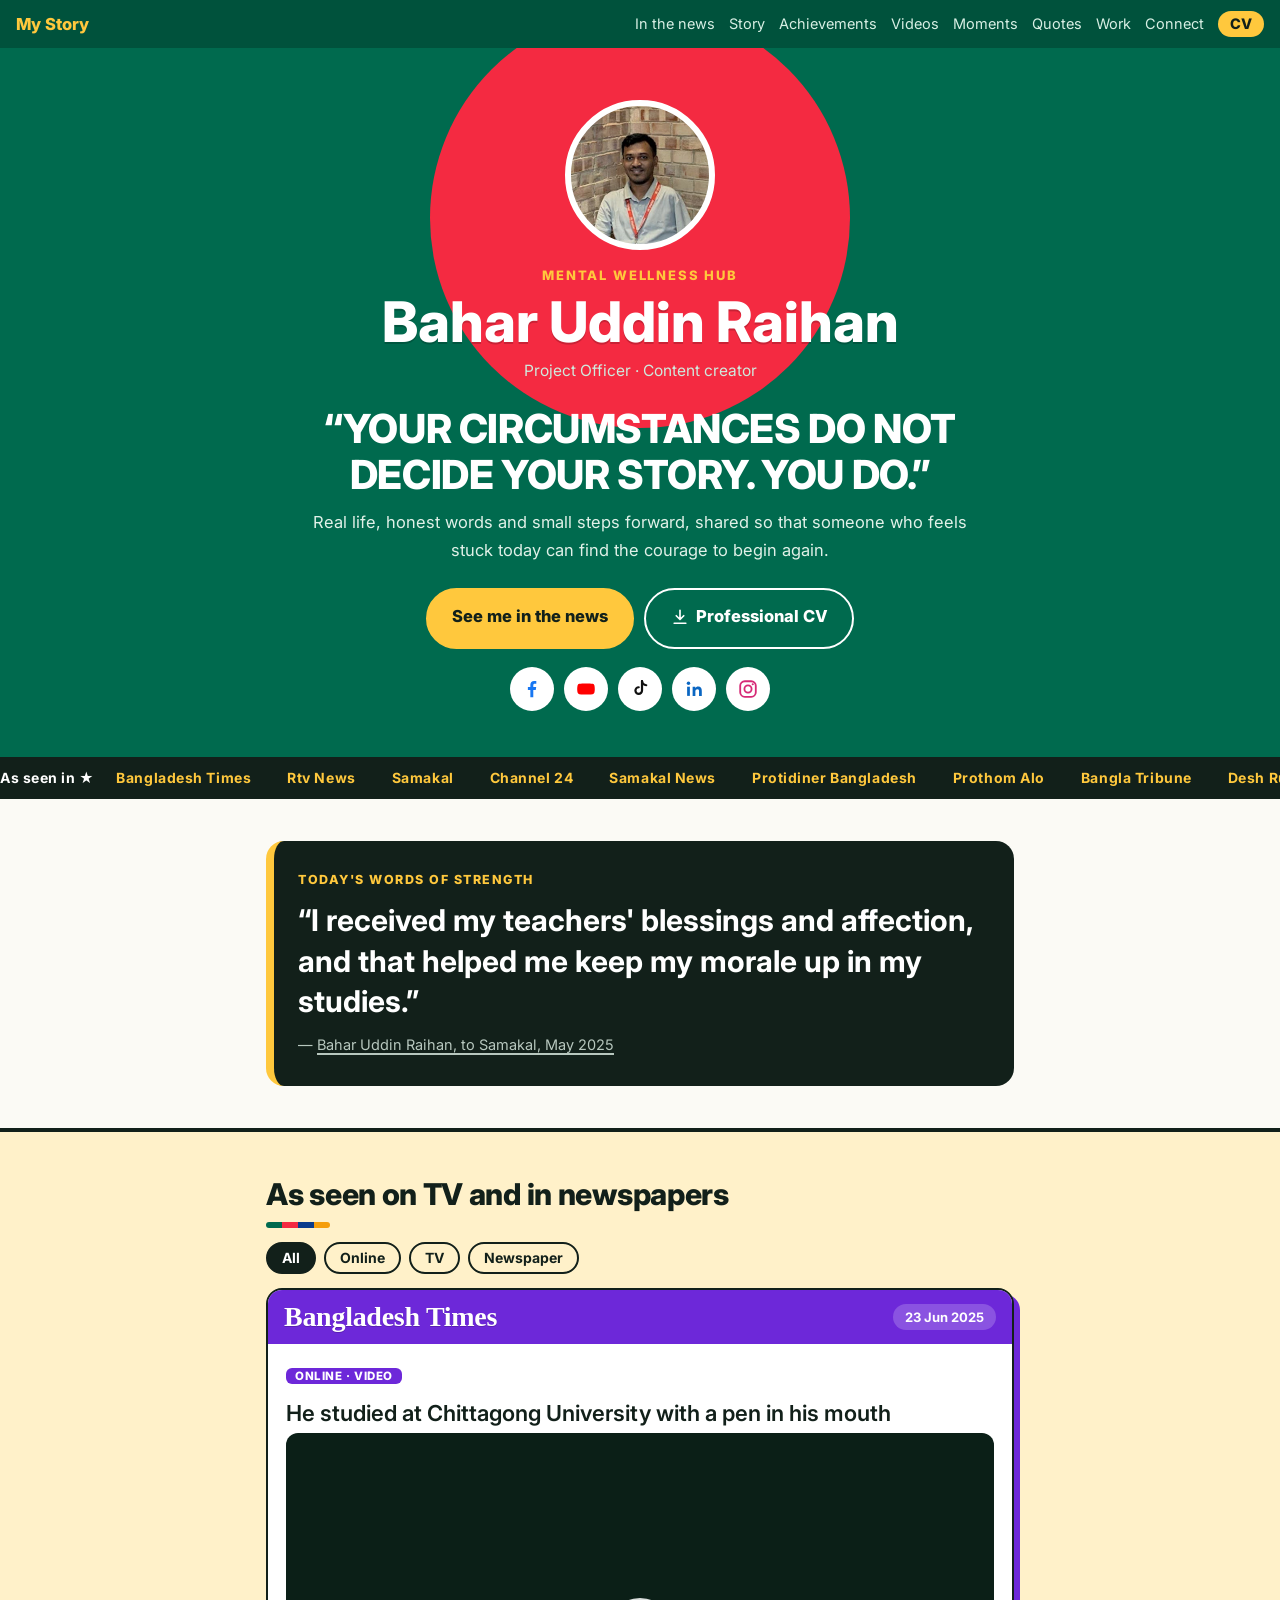
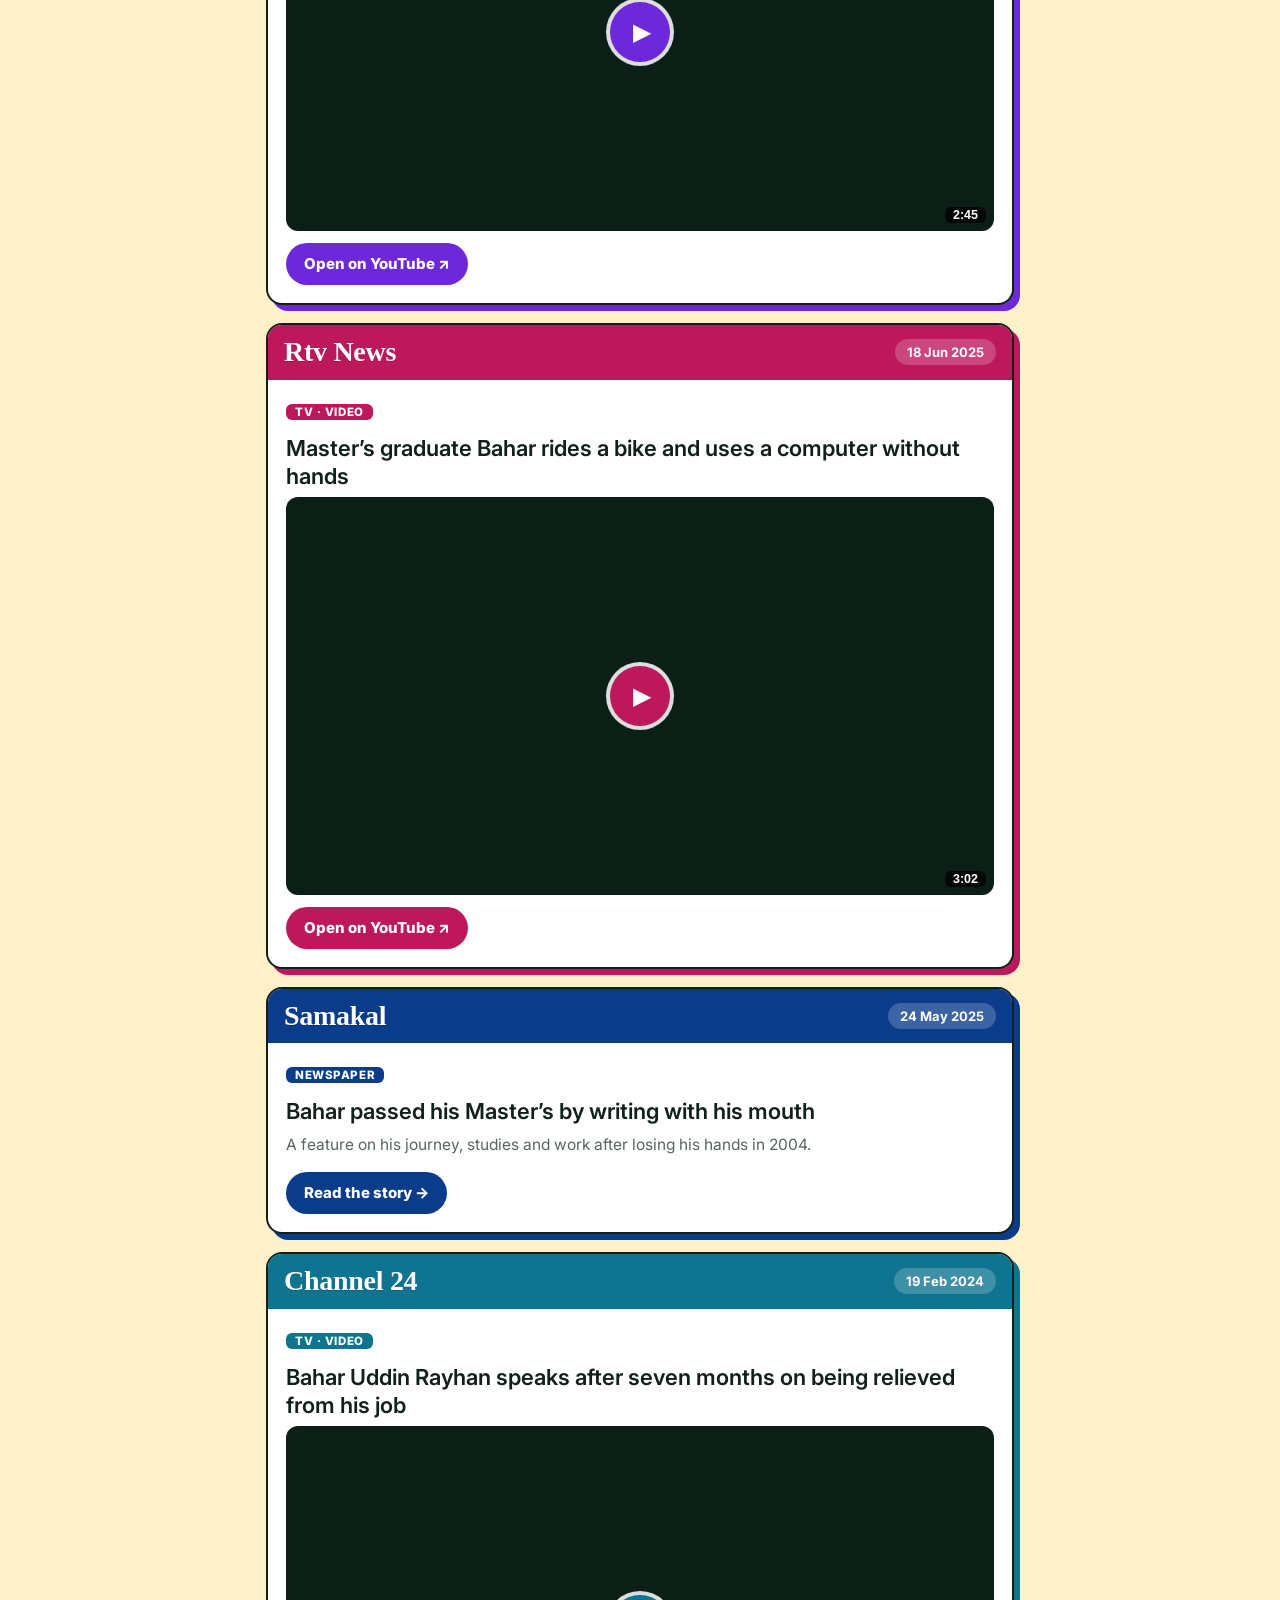
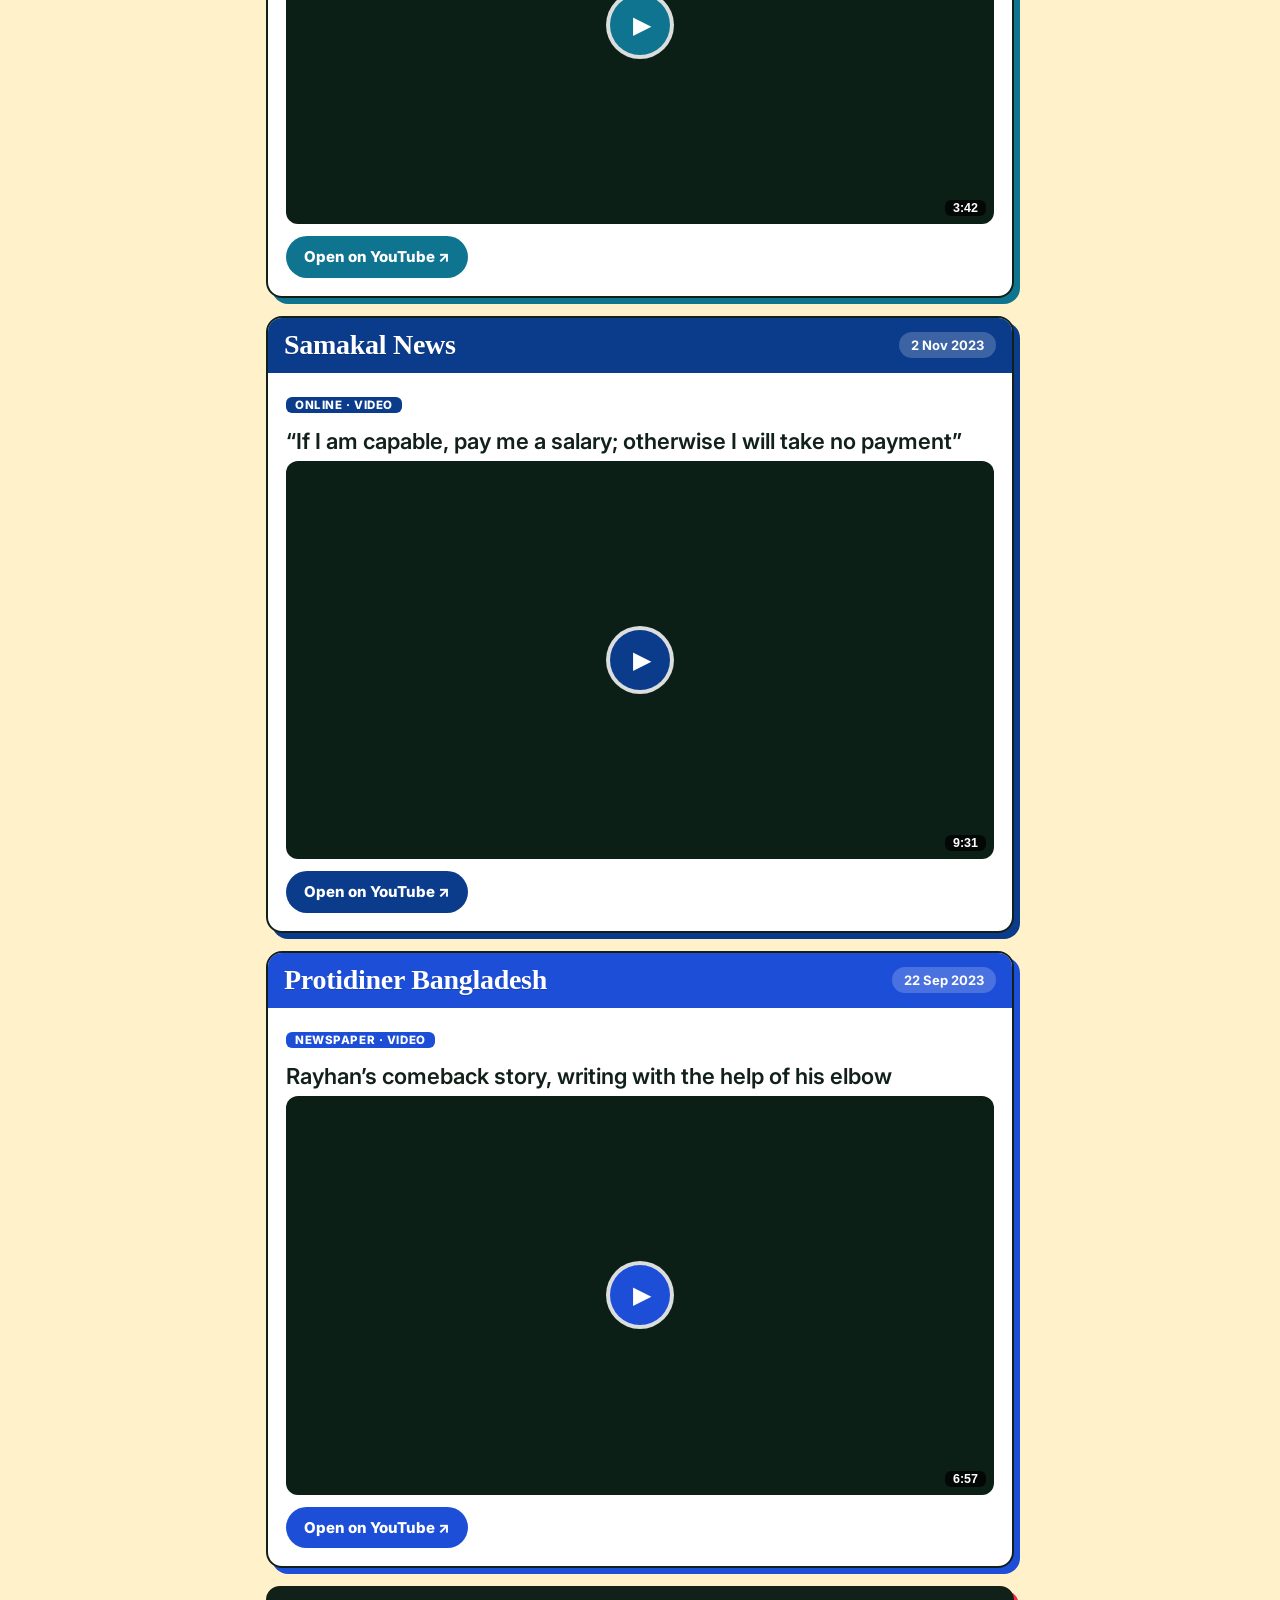
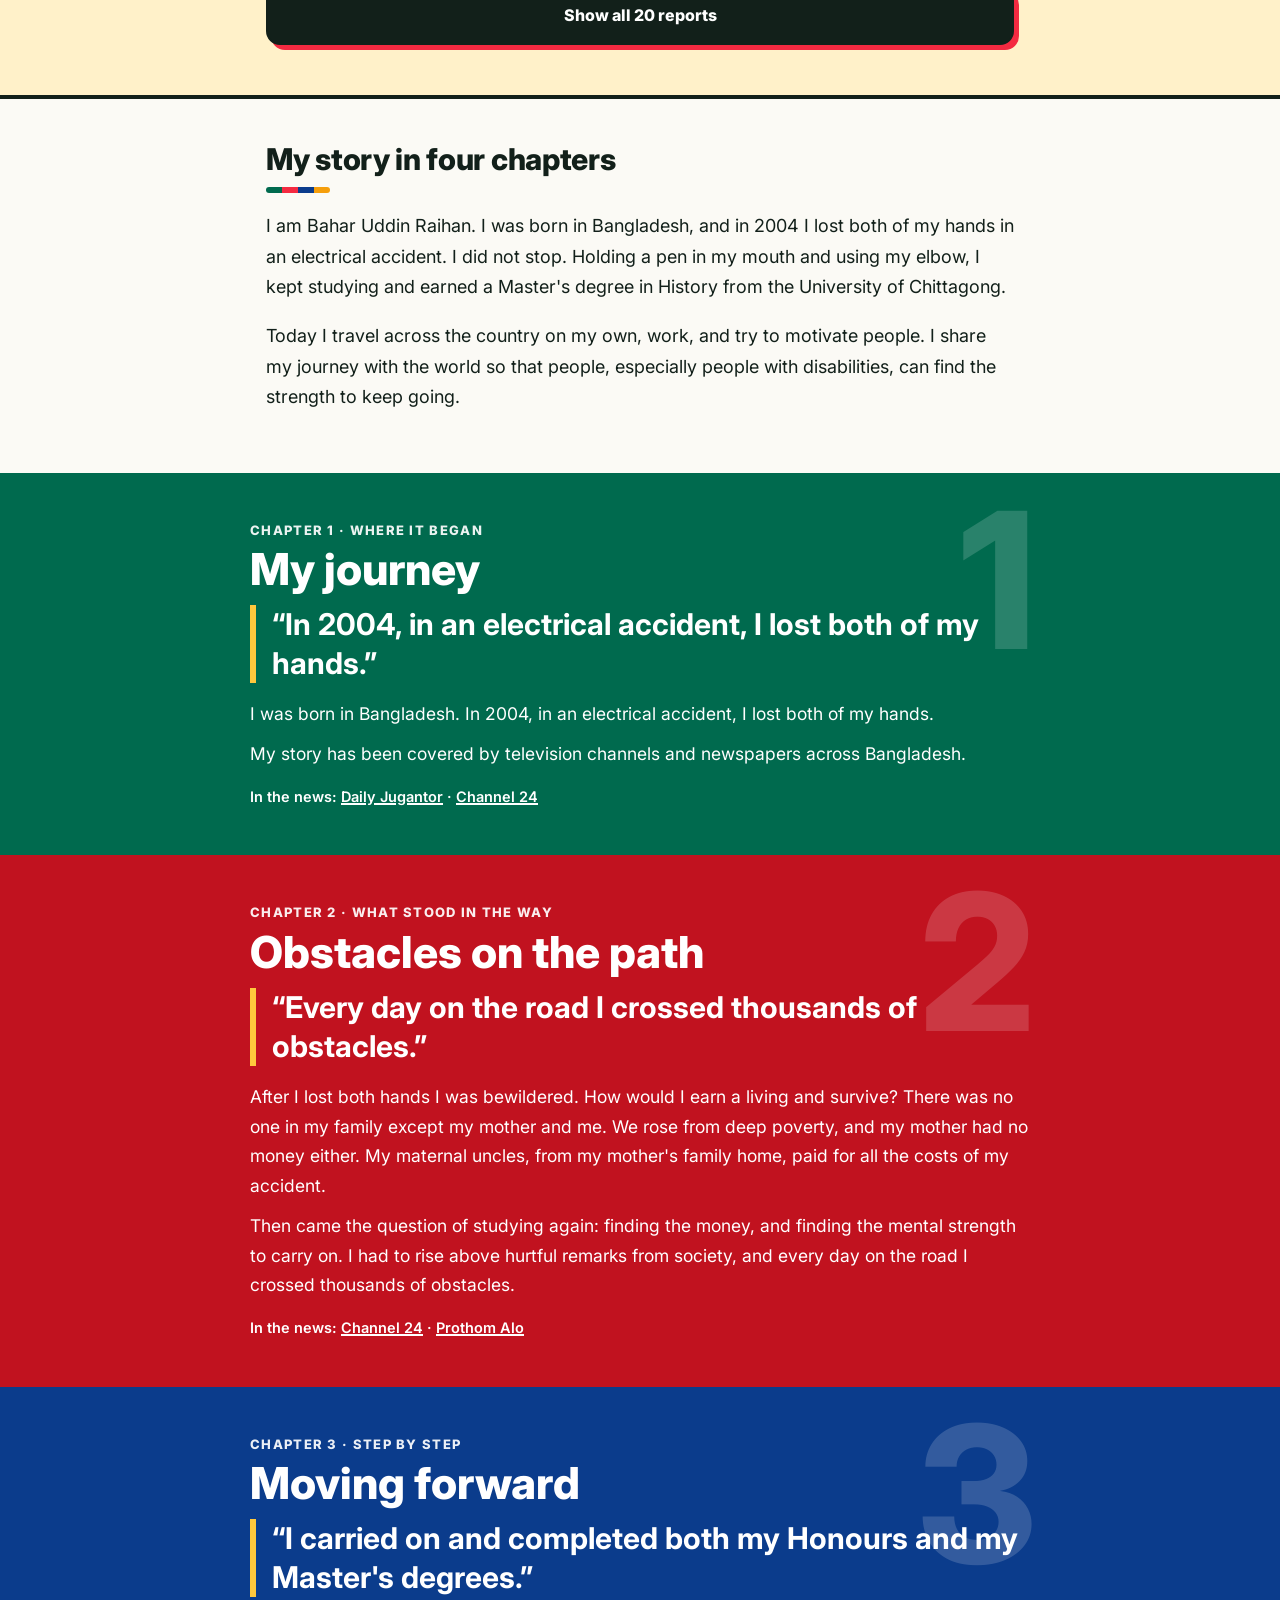
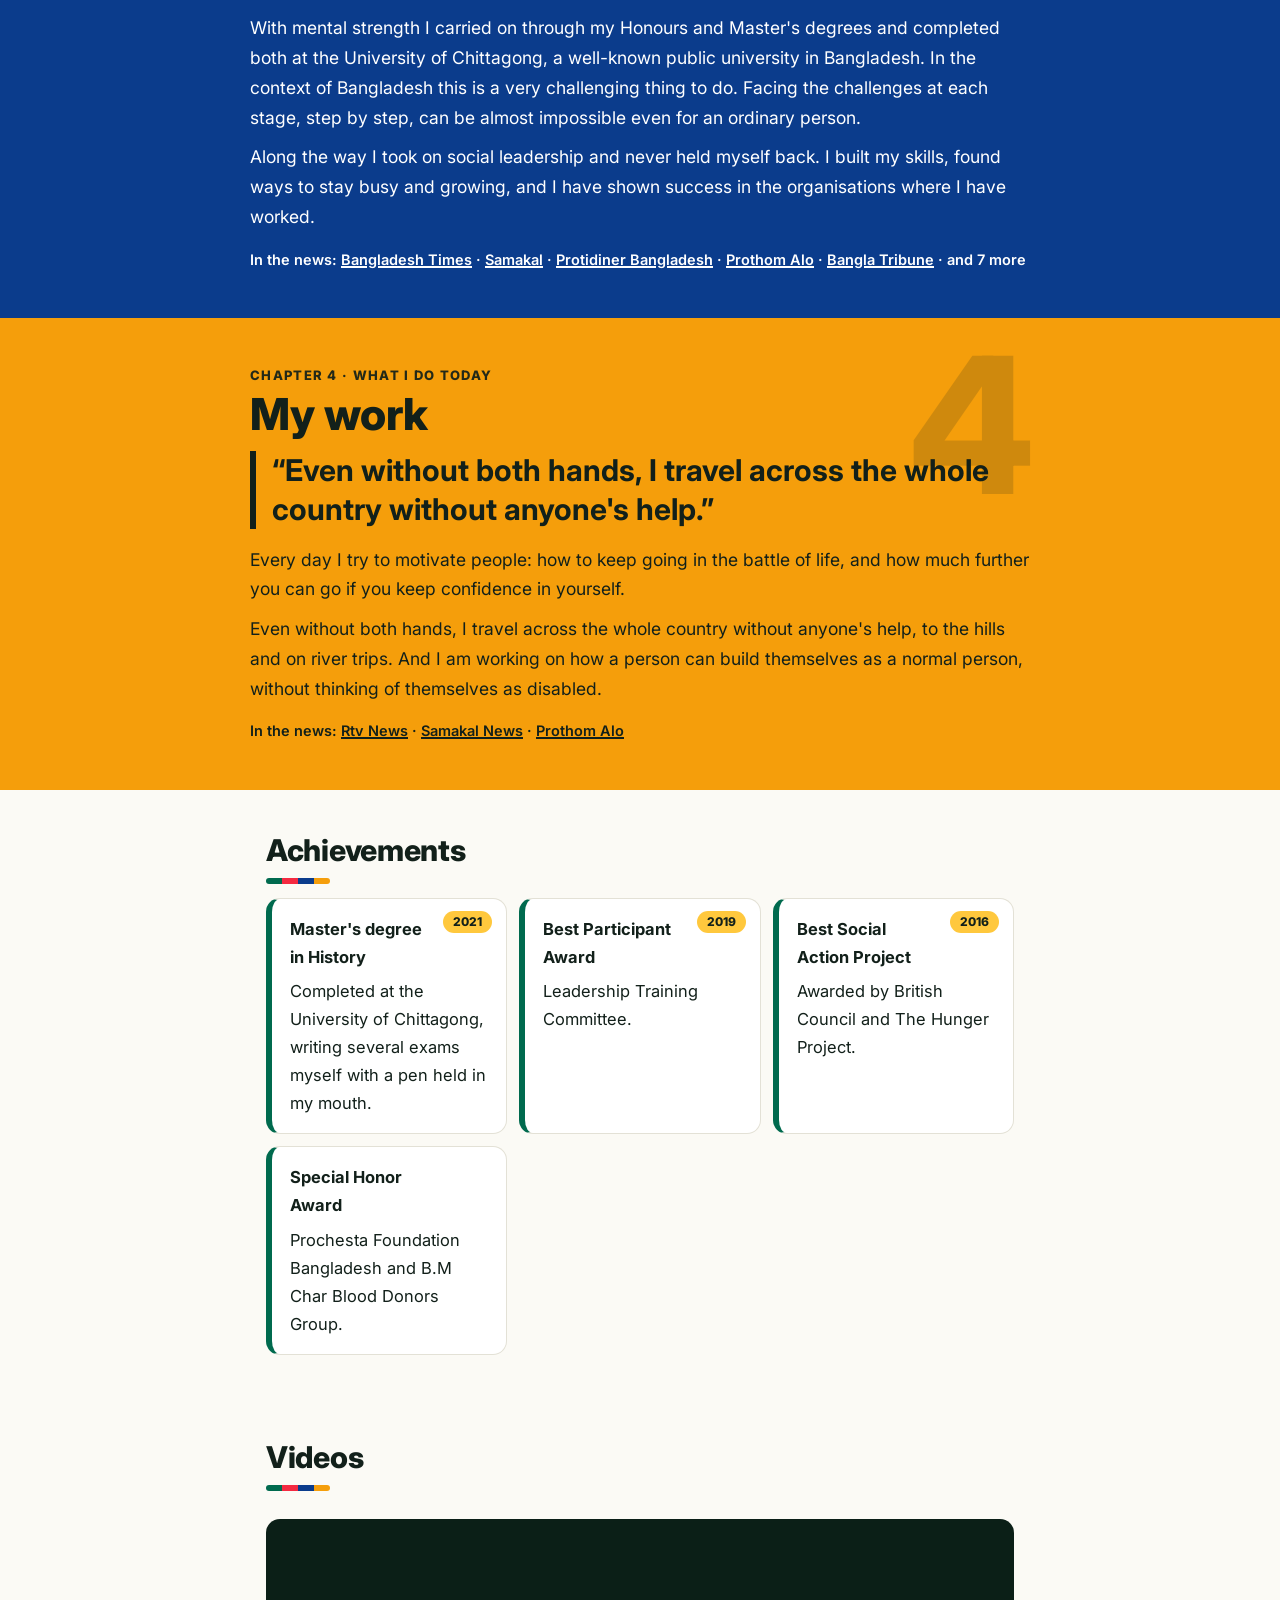
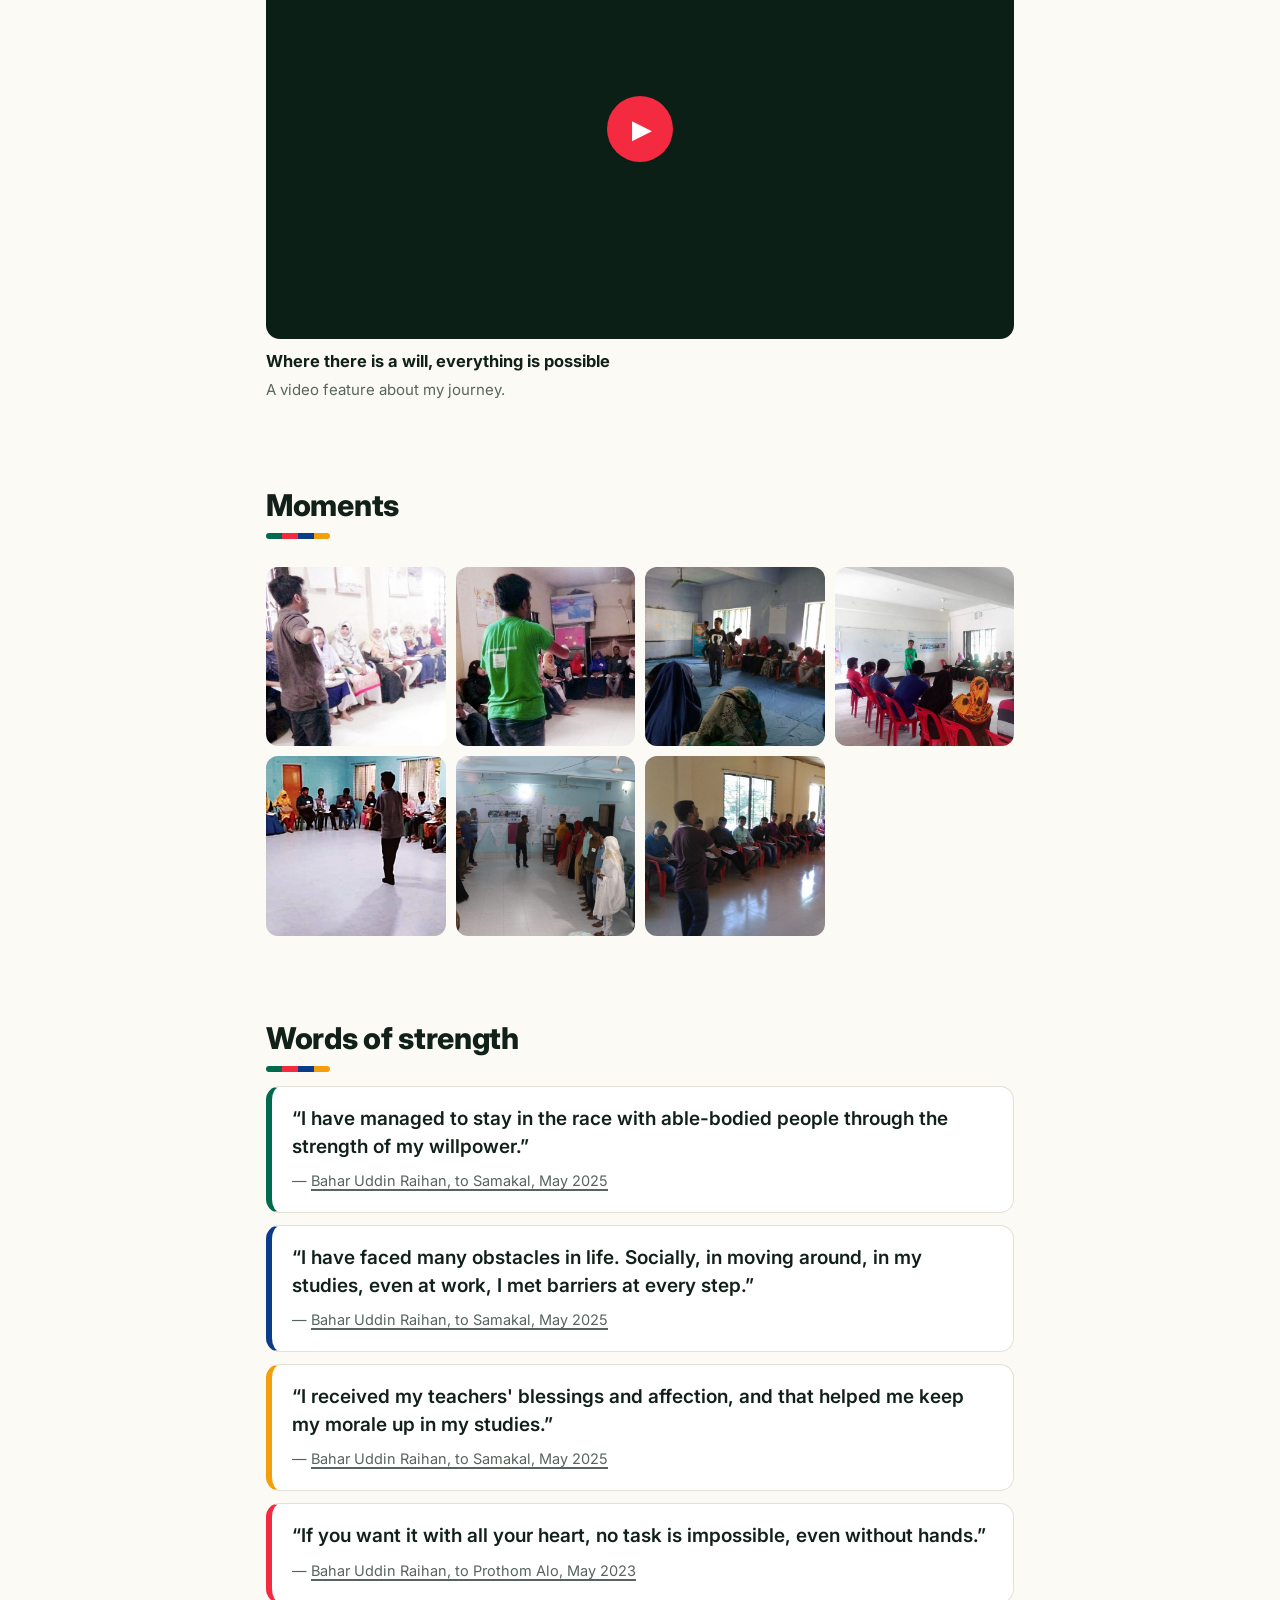
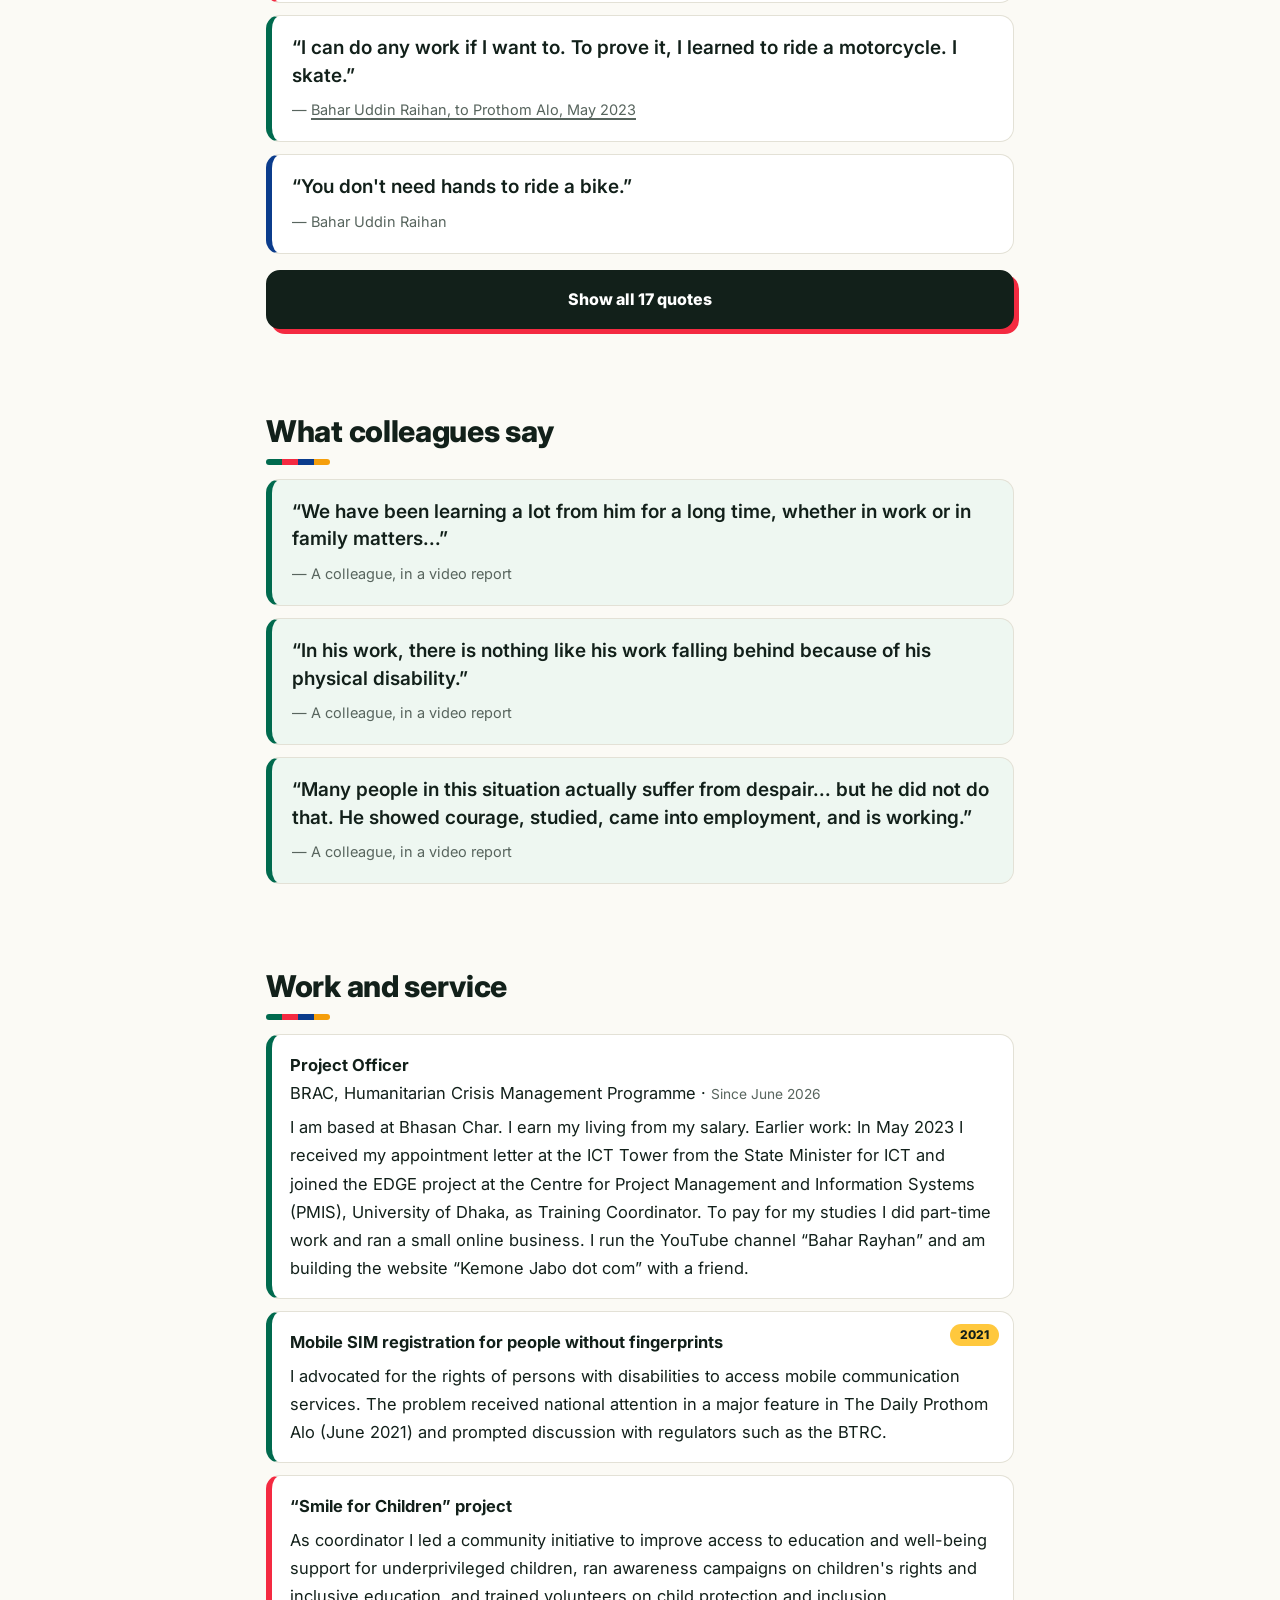
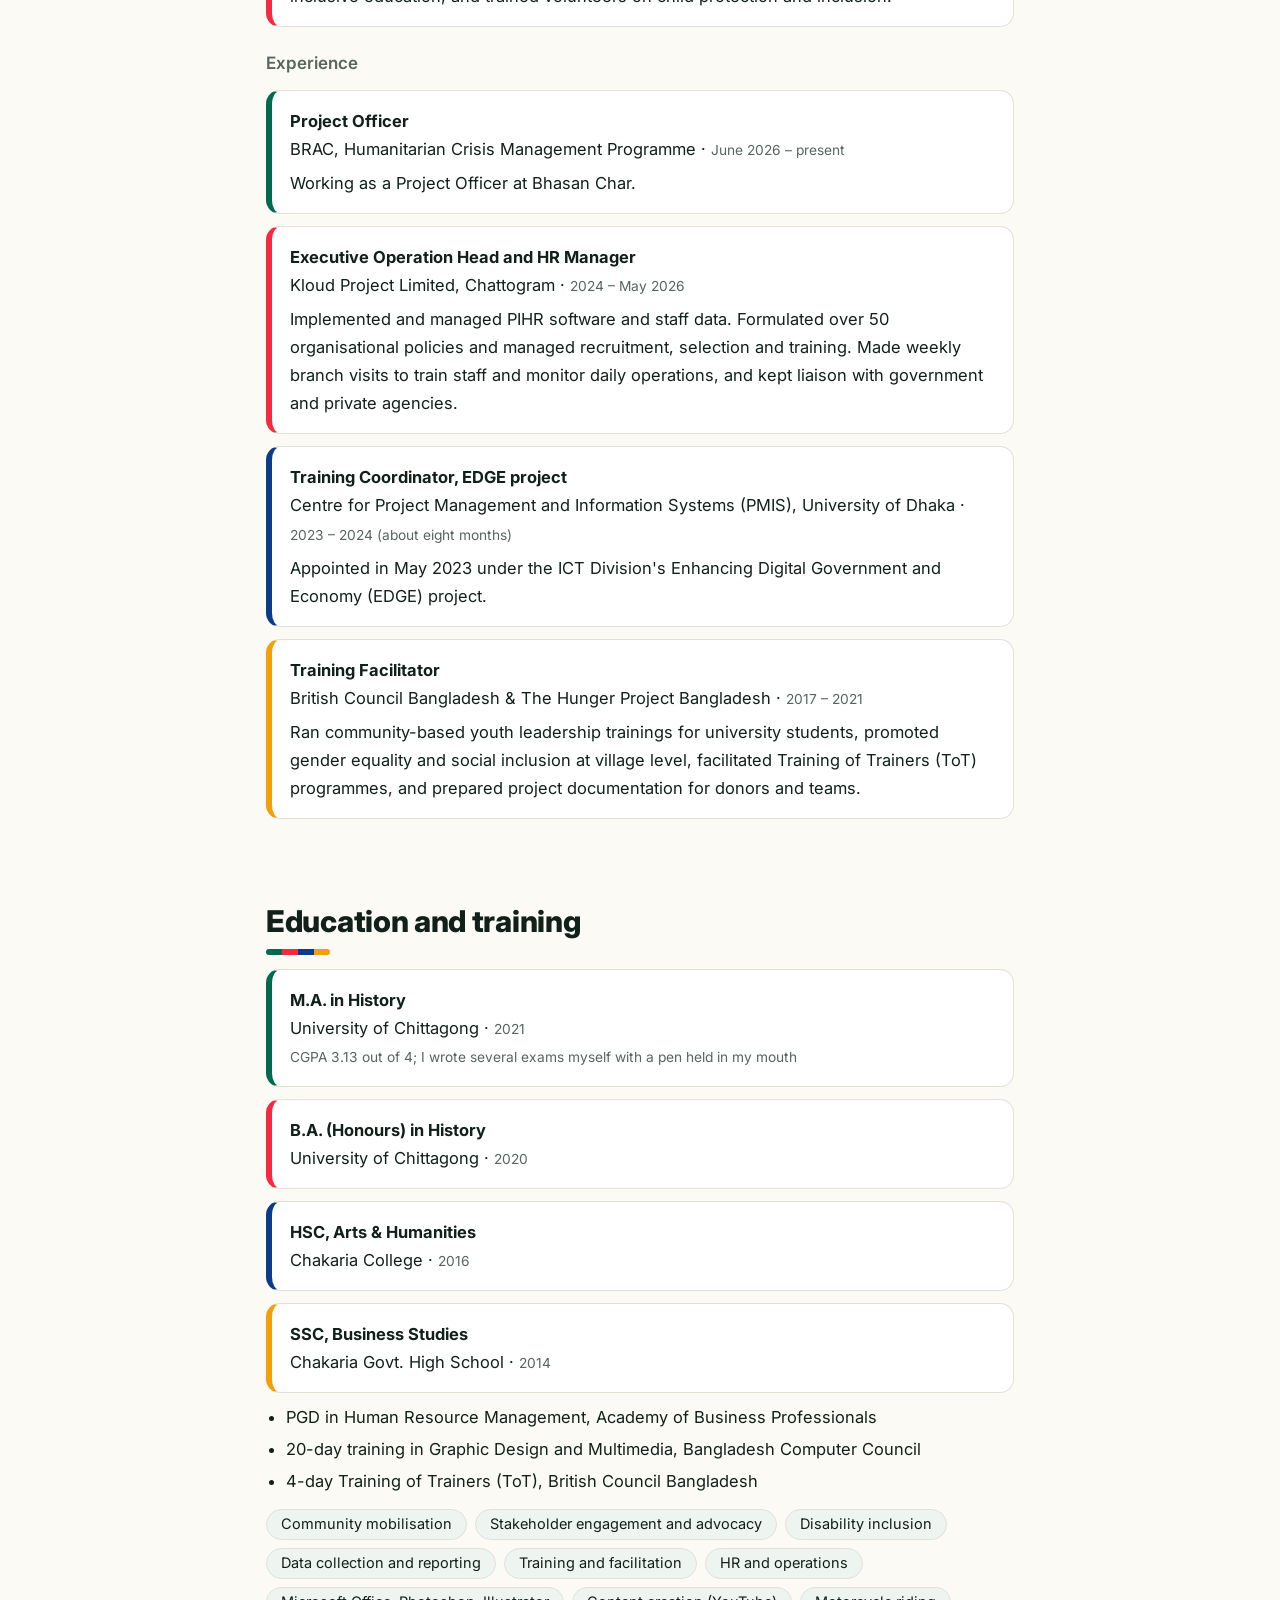
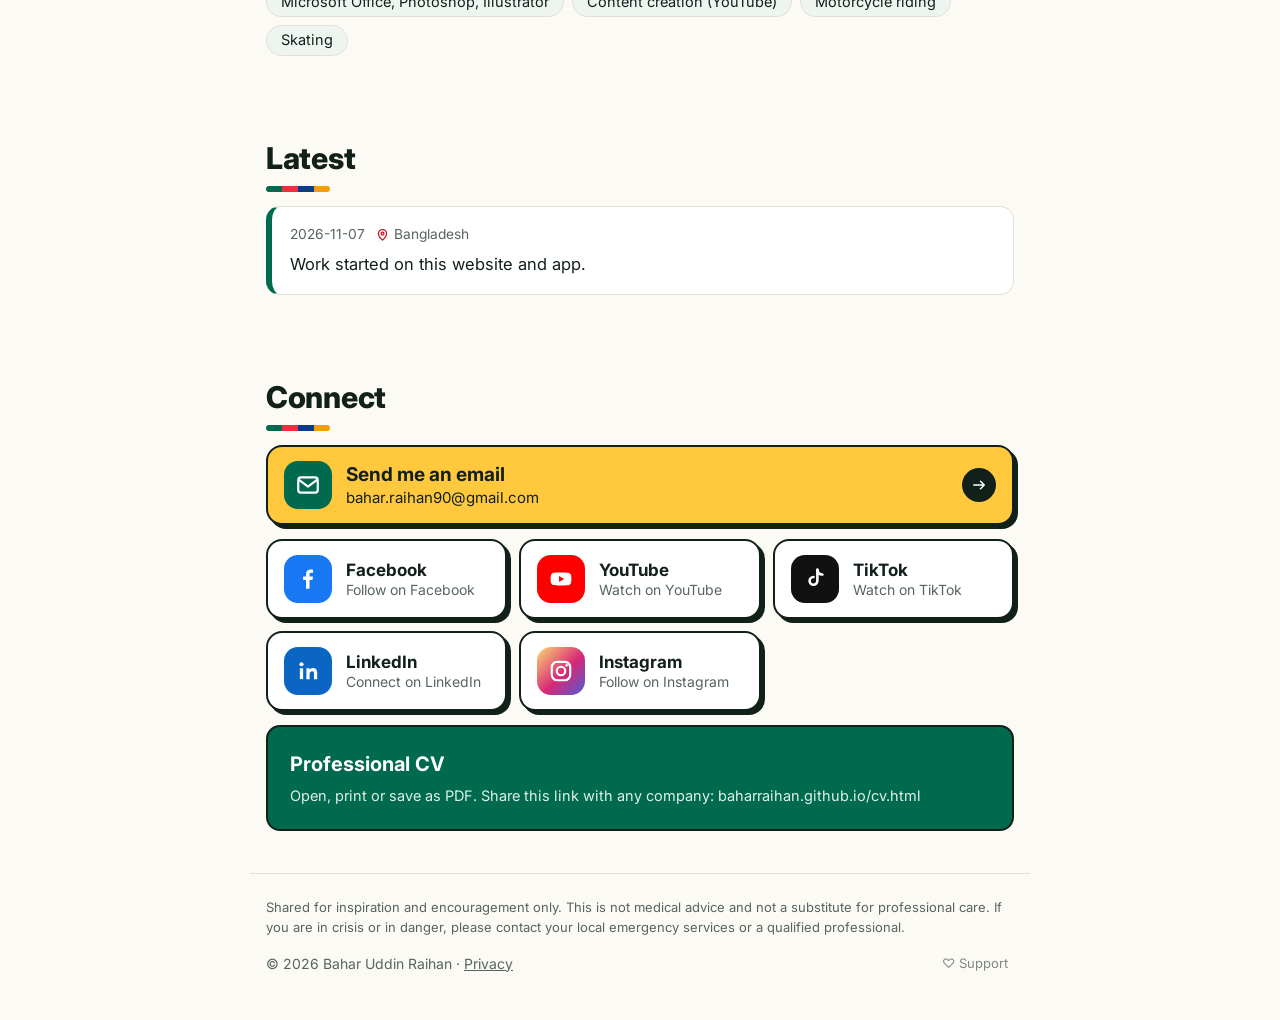
==== commit 91404976: "Add files via upload" ====
--- a/index.html
+++ b/index.html
@@ -67,6 +67,8 @@
 
   <section id="quotesSec" class="wrap" hidden><h2>Words of strength</h2><div id="quotesBody" class="quotes"></div></section>
 
+  <section id="othersSec" class="wrap" hidden><h2>What colleagues say</h2><div id="othersBody" class="quotes others"></div></section>
+
   <section id="work" class="wrap">
     <h2>Work and service</h2>
     <div id="workBody" class="card"></div>
--- a/style.css
+++ b/style.css
@@ -145,3 +145,29 @@
 .cgrid{display:grid;gap:12px;grid-template-columns:repeat(auto-fit,minmax(220px,1fr))}
 .when{display:flex;align-items:center;gap:4px;flex-wrap:wrap}.pinico{display:inline-grid;vertical-align:middle;margin-left:6px;color:var(--red)}.pinico svg{width:15px;height:15px}
 .cvcard{background:var(--green);color:#fff}.cvcard span{color:#e0f1e8}
+/* news wall: coloured cards with a newspaper-style masthead */
+#media{max-width:none;padding:44px 0 50px;background:#fff1c9;border-top:4px solid var(--ink);border-bottom:4px solid var(--ink)}
+#media>*{max-width:780px;margin-left:auto;margin-right:auto;padding-left:16px;padding-right:16px}
+.mediawall{gap:18px}
+.mcard{padding:0;overflow:hidden;border:2px solid var(--ink);border-radius:16px;box-shadow:6px 6px 0 var(--oc,var(--ink));background:#fff}
+.mhead{display:flex;align-items:center;justify-content:space-between;gap:12px;padding:12px 16px;background:var(--oc,var(--ink));color:#fff}
+.mmark{font-family:Georgia,"Times New Roman",serif;font-size:clamp(22px,5.4vw,28px);font-weight:700;letter-spacing:-.01em;line-height:1.1;text-shadow:0 1px 0 rgba(0,0,0,.18)}
+.mlogo{display:inline-flex;align-items:center;background:#fff;border-radius:10px;padding:5px 12px}.mlogo img{height:32px;width:auto;display:block}
+.mdate{font-size:13px;font-weight:700;background:rgba(255,255,255,.2);border-radius:999px;padding:2px 12px;white-space:nowrap}
+.mbody{padding:16px 18px 18px}
+.mbody .badge{background:var(--oc,var(--green))}
+.mcard h3{margin:10px 0 6px;color:var(--fg);font-size:clamp(19px,4.8vw,22px);line-height:1.3}
+.mcard p{margin:0 0 14px;color:var(--mut);font-size:15.5px}
+.mbtn{display:inline-block;background:var(--oc,var(--green));color:#fff;text-decoration:none;font-weight:800;border-radius:999px;padding:8px 18px;font-size:15px}
+.mbtn:hover{filter:brightness(1.12)}
+/* video cards inside the news wall */
+.mthumb{position:relative;display:block;width:100%;aspect-ratio:16/9;border:0;border-radius:12px;background:#0b1f17 center/cover;cursor:pointer;overflow:hidden;padding:0;margin:4px 0 12px}
+.mthumb span{position:absolute;inset:0;margin:auto;width:60px;height:60px;border-radius:50%;background:var(--oc,var(--redbright));color:#fff;display:grid;place-items:center;font-size:24px;padding-left:4px;box-shadow:0 0 0 4px rgba(255,255,255,.85)}
+.mthumb em{position:absolute;right:8px;bottom:8px;font-style:normal;font-size:12.5px;font-weight:700;background:rgba(0,0,0,.75);color:#fff;border-radius:6px;padding:1px 8px}
+.mframe{width:100%;aspect-ratio:16/9;border:0;border-radius:12px;background:#000;margin:4px 0 12px;display:block}
+.more{display:block;width:100%;font:inherit;font-weight:800;font-size:16px;padding:14px;border:2px solid var(--ink);border-radius:14px;background:var(--ink);color:#fff;cursor:pointer;box-shadow:5px 5px 0 var(--redbright)}
+.more:hover{filter:brightness(1.15)}
+.qotd cite a,.q cite a{color:inherit;text-decoration:underline;text-decoration-thickness:2px;text-underline-offset:3px}
+.q{border-left-color:var(--green)}.q:nth-child(4n+2){border-left-color:var(--blue)}.q:nth-child(4n+3){border-left-color:var(--amber)}.q:nth-child(4n+4){border-left-color:var(--redbright)}
+.others .q{background:#eef7f1;border-left-color:var(--green)}
+.quotes .more{margin-top:4px}
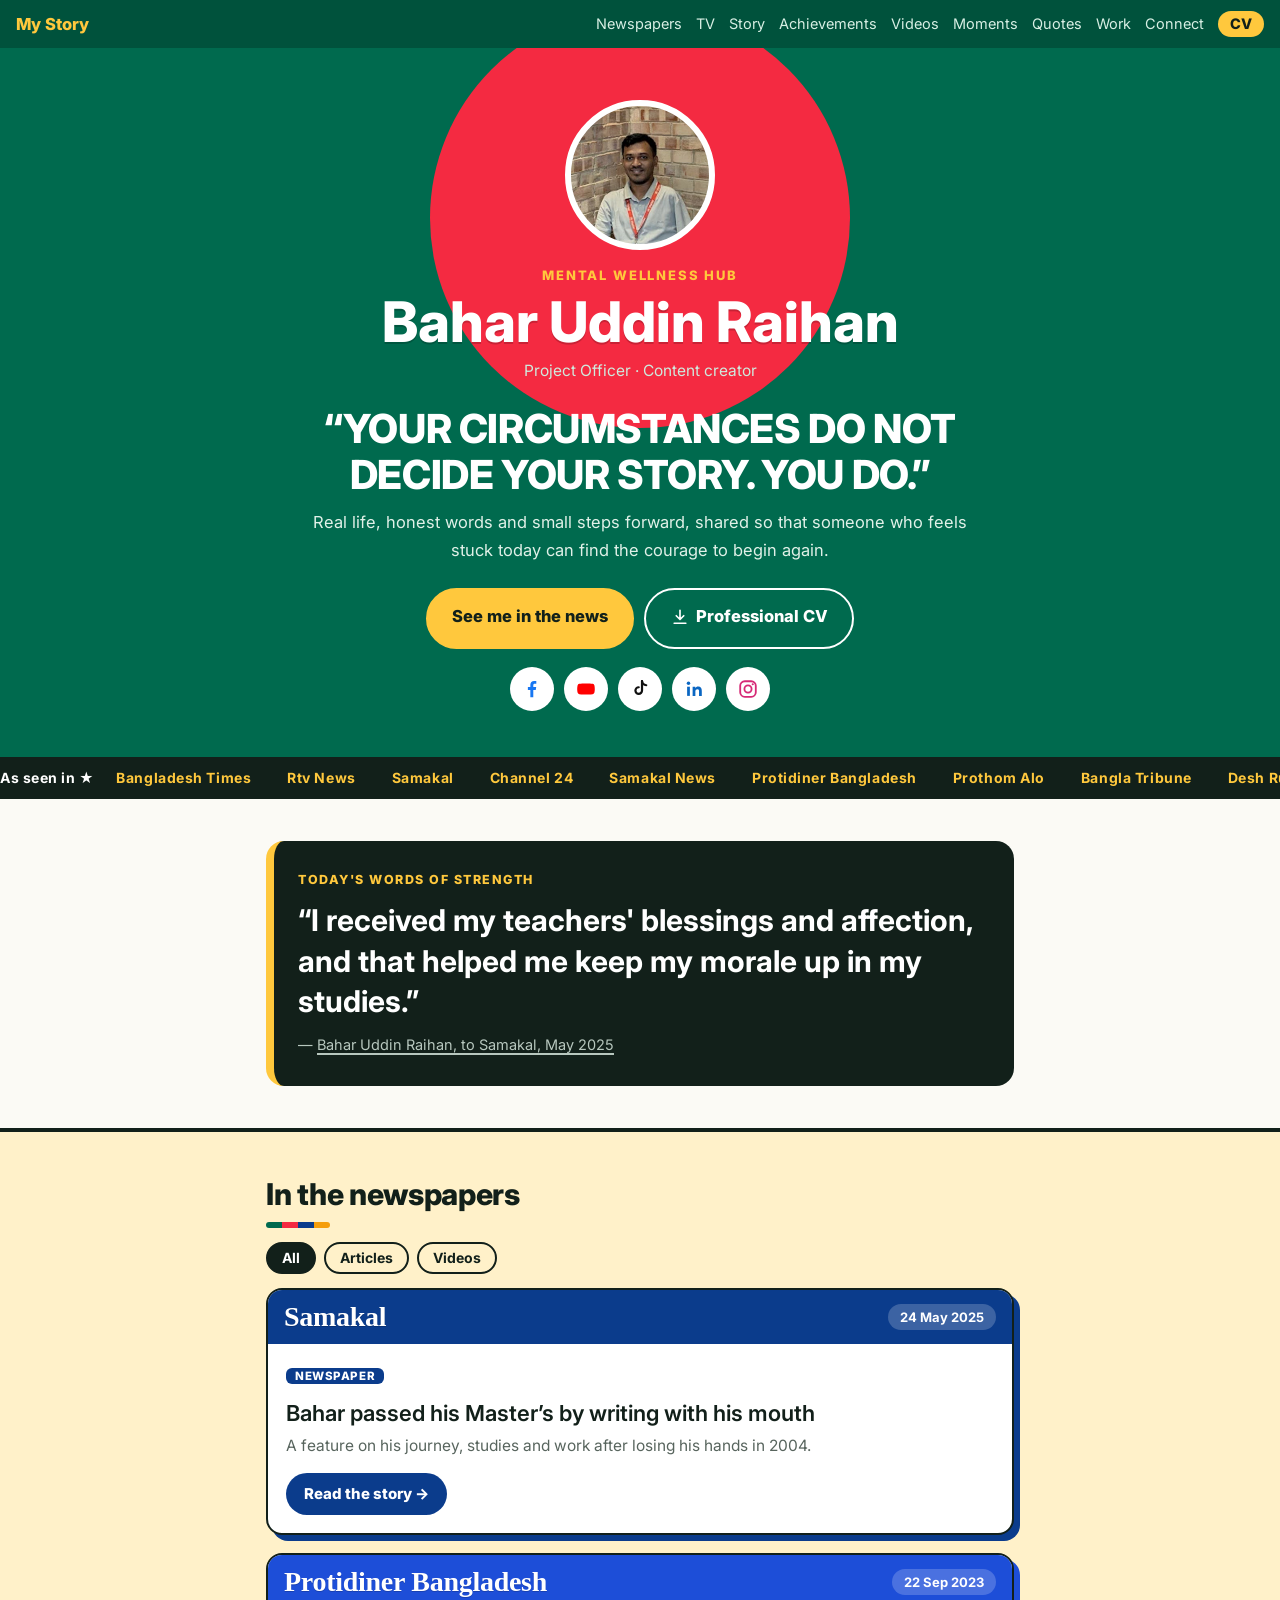
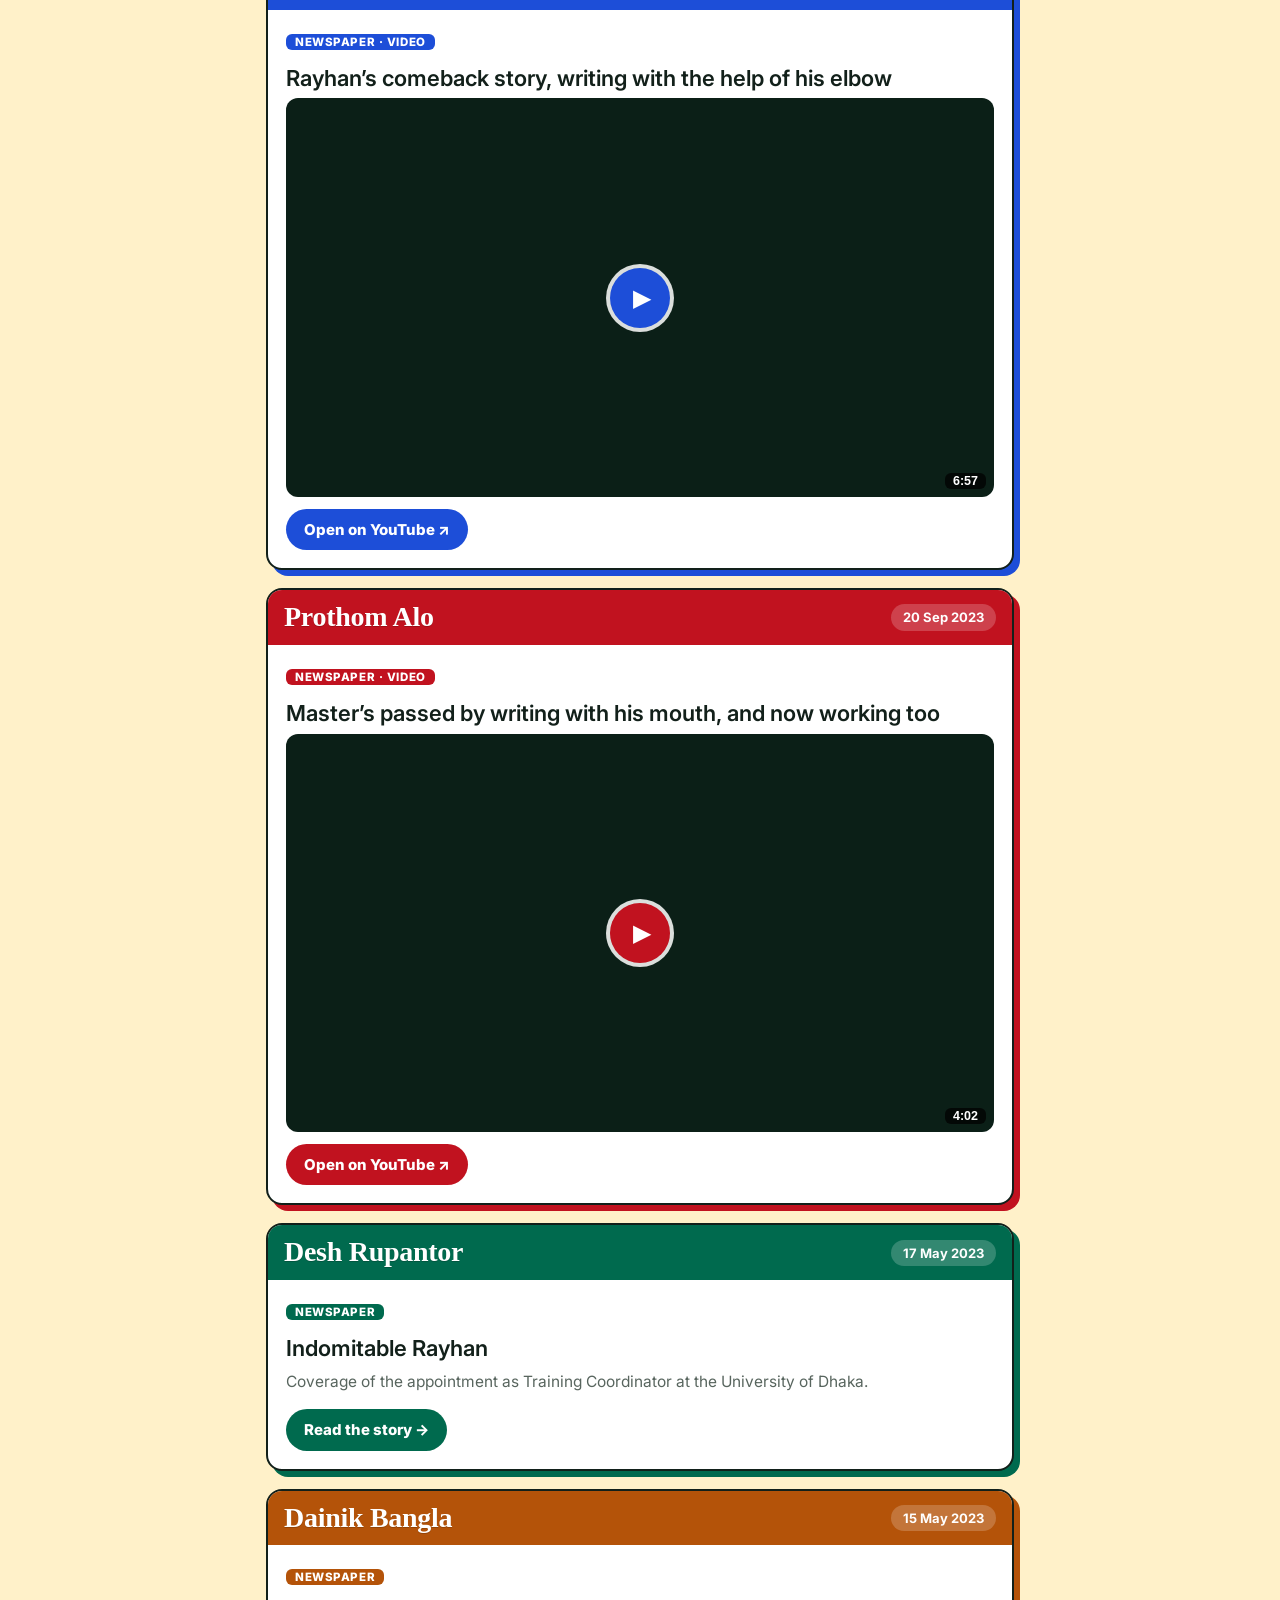
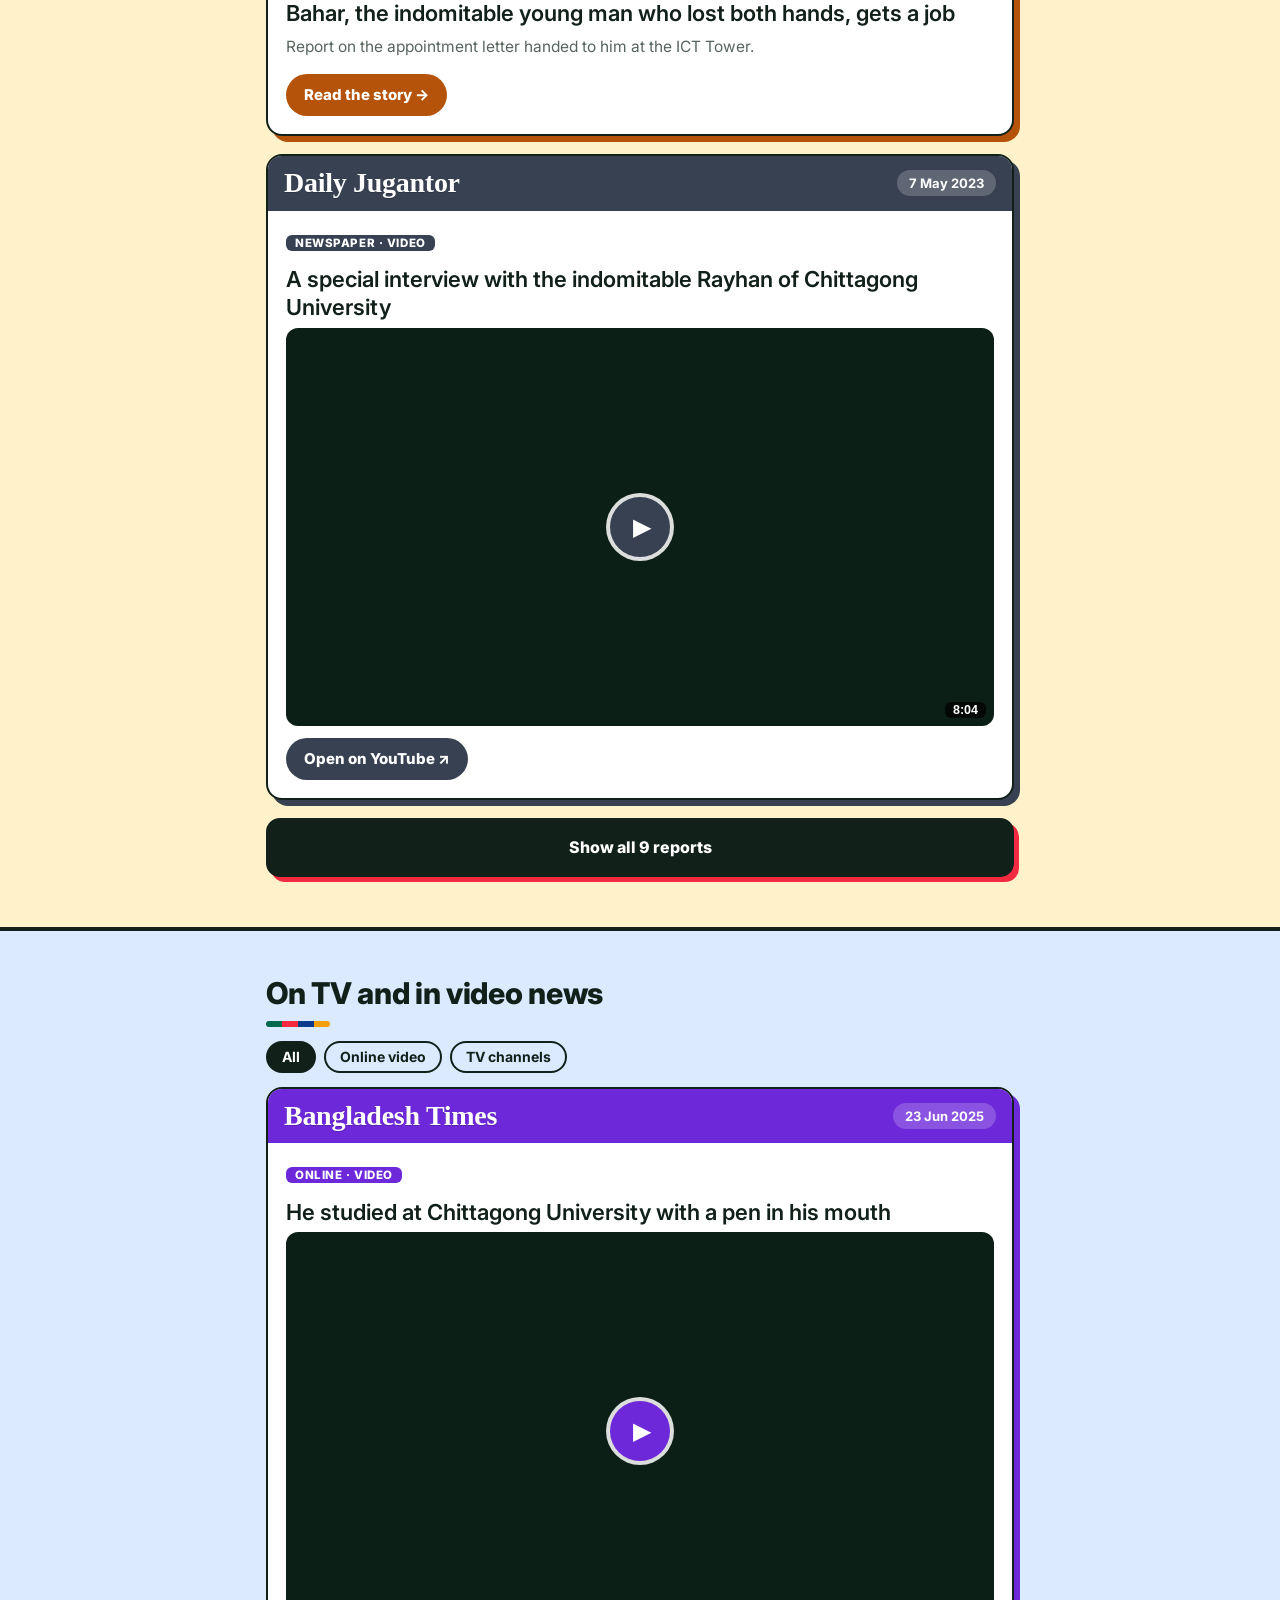
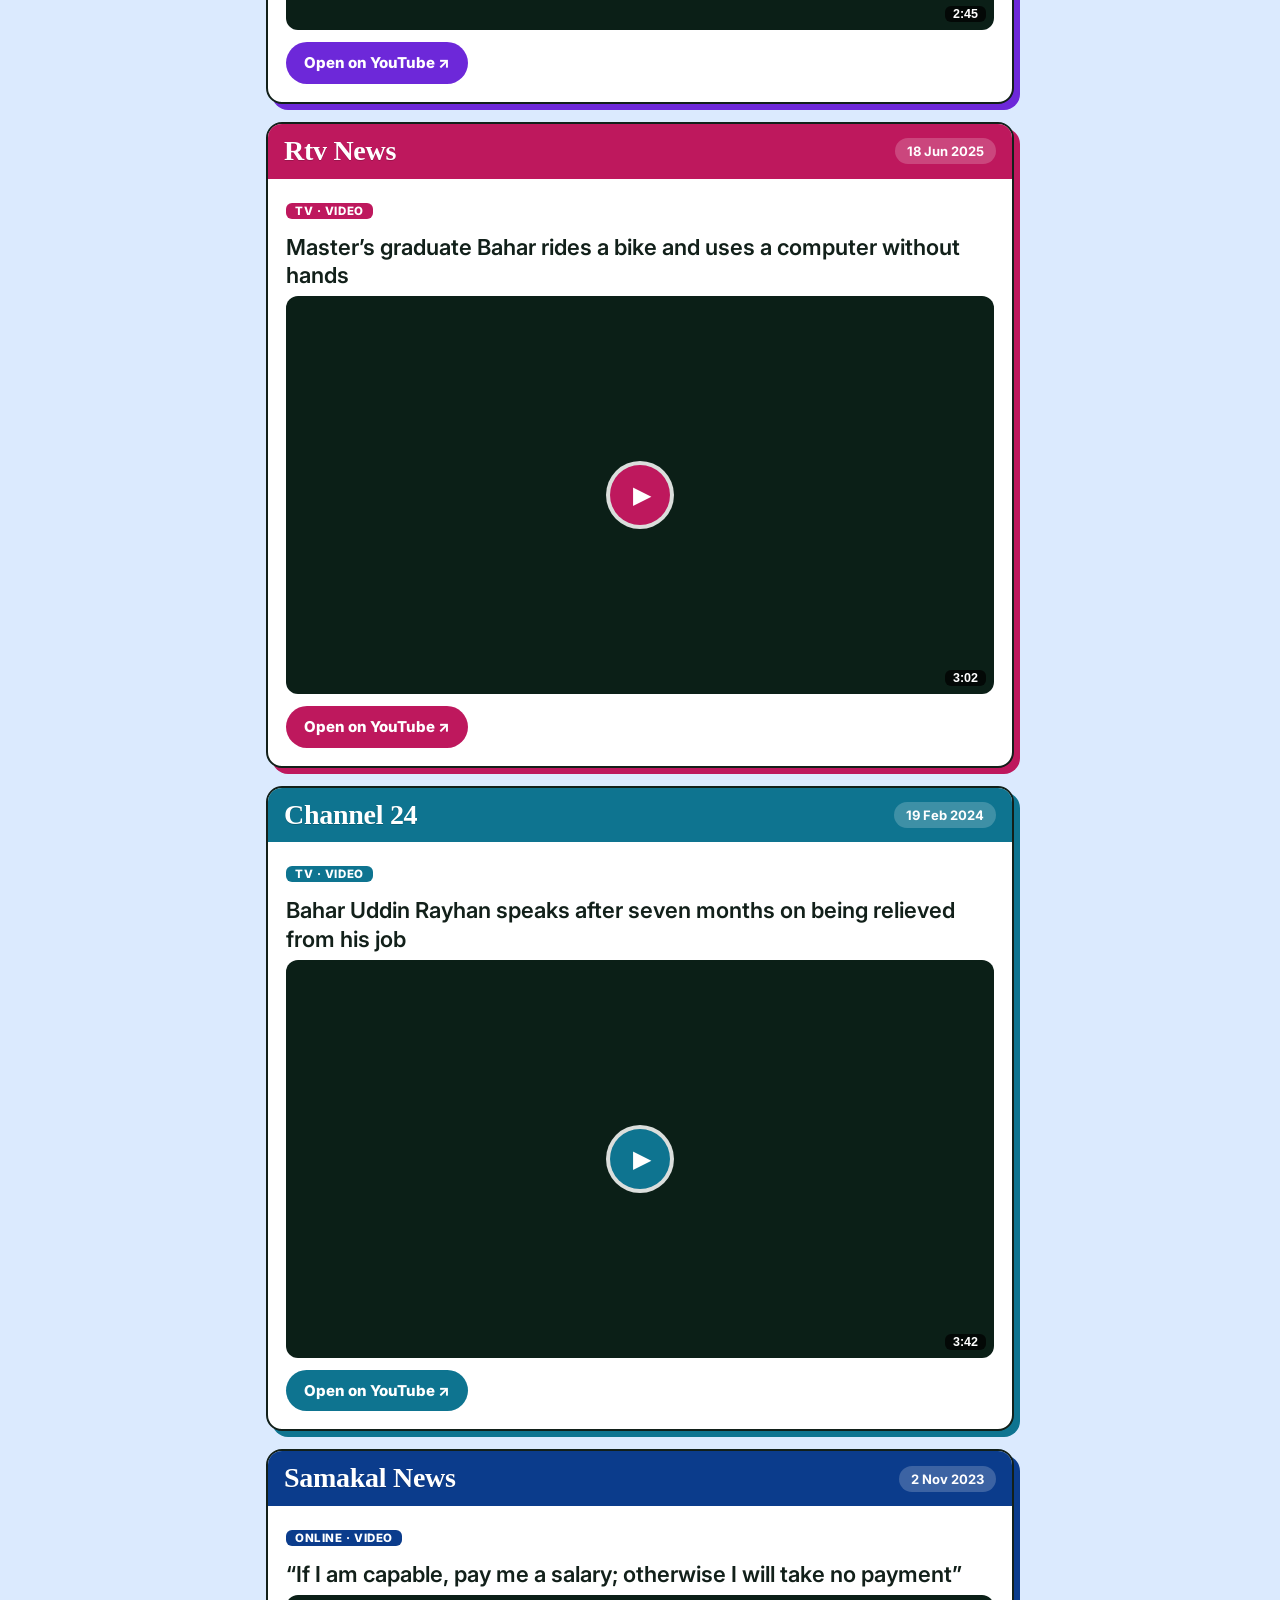
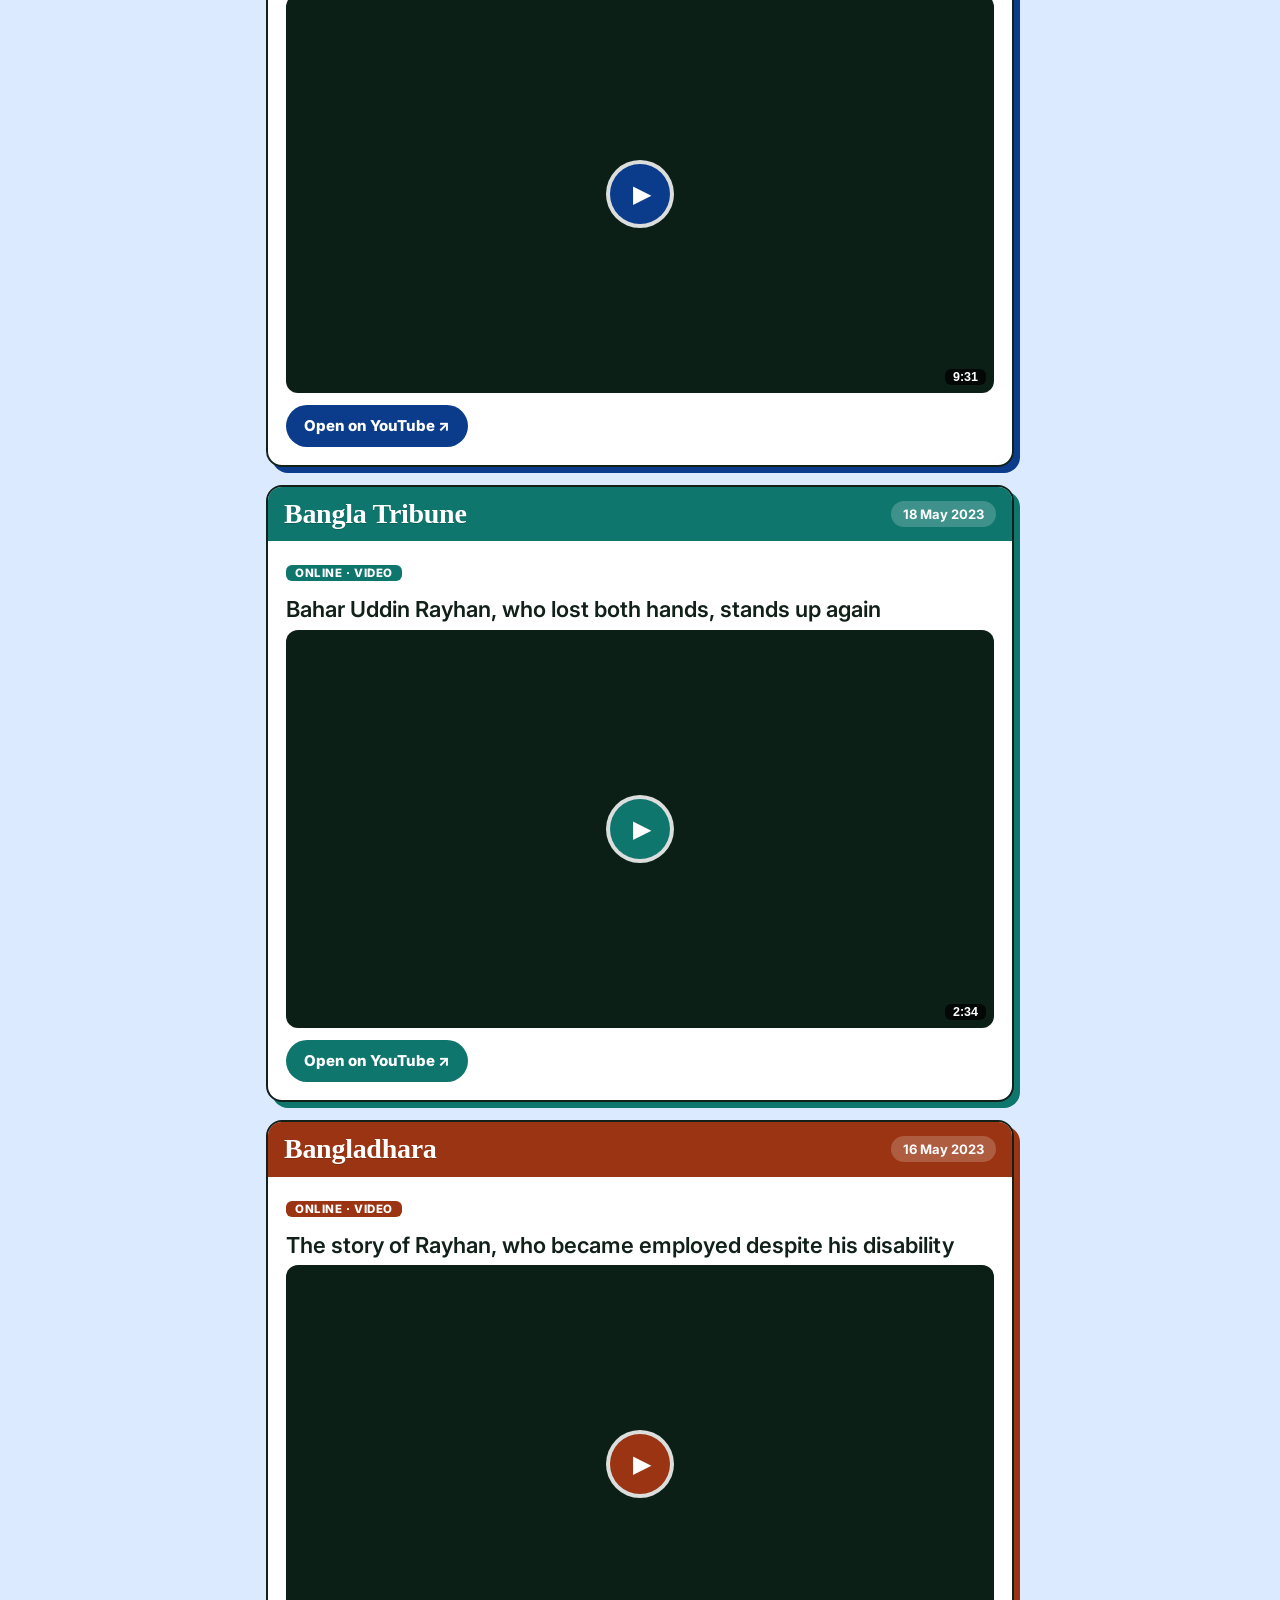
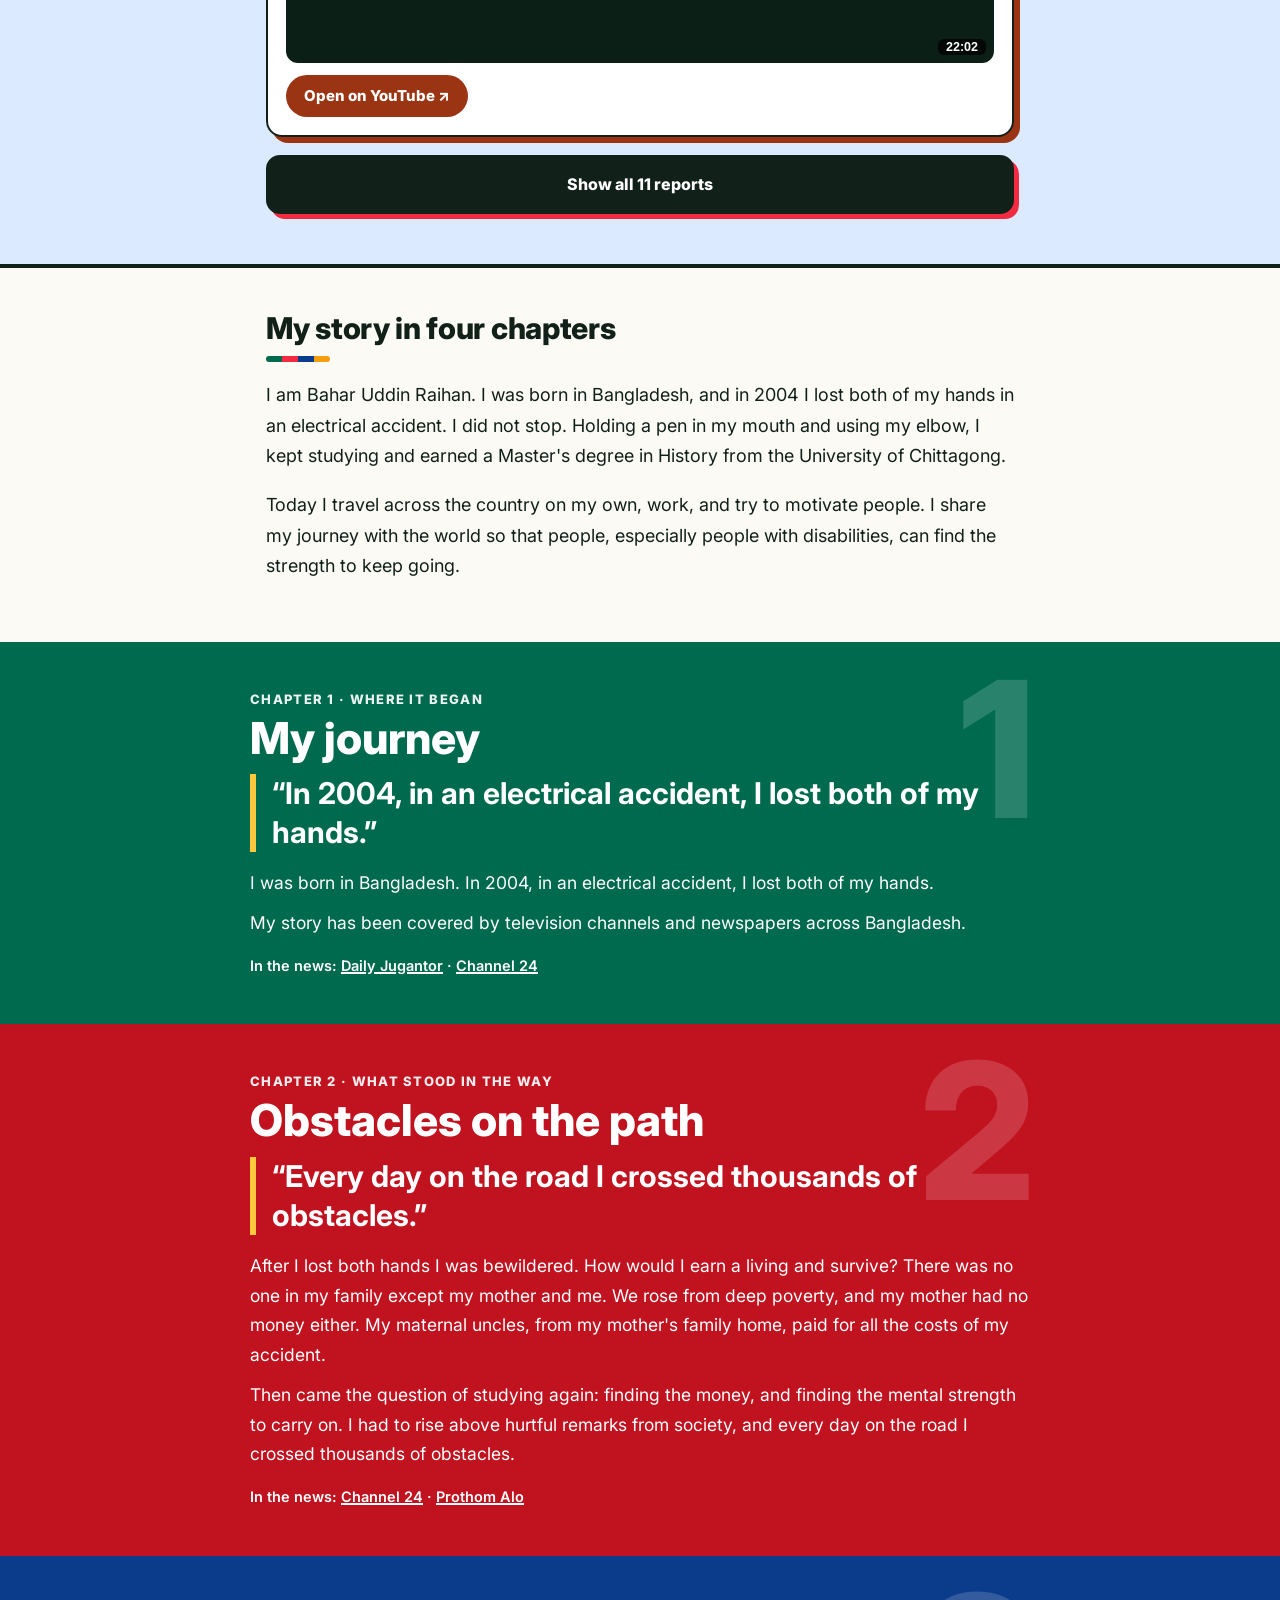
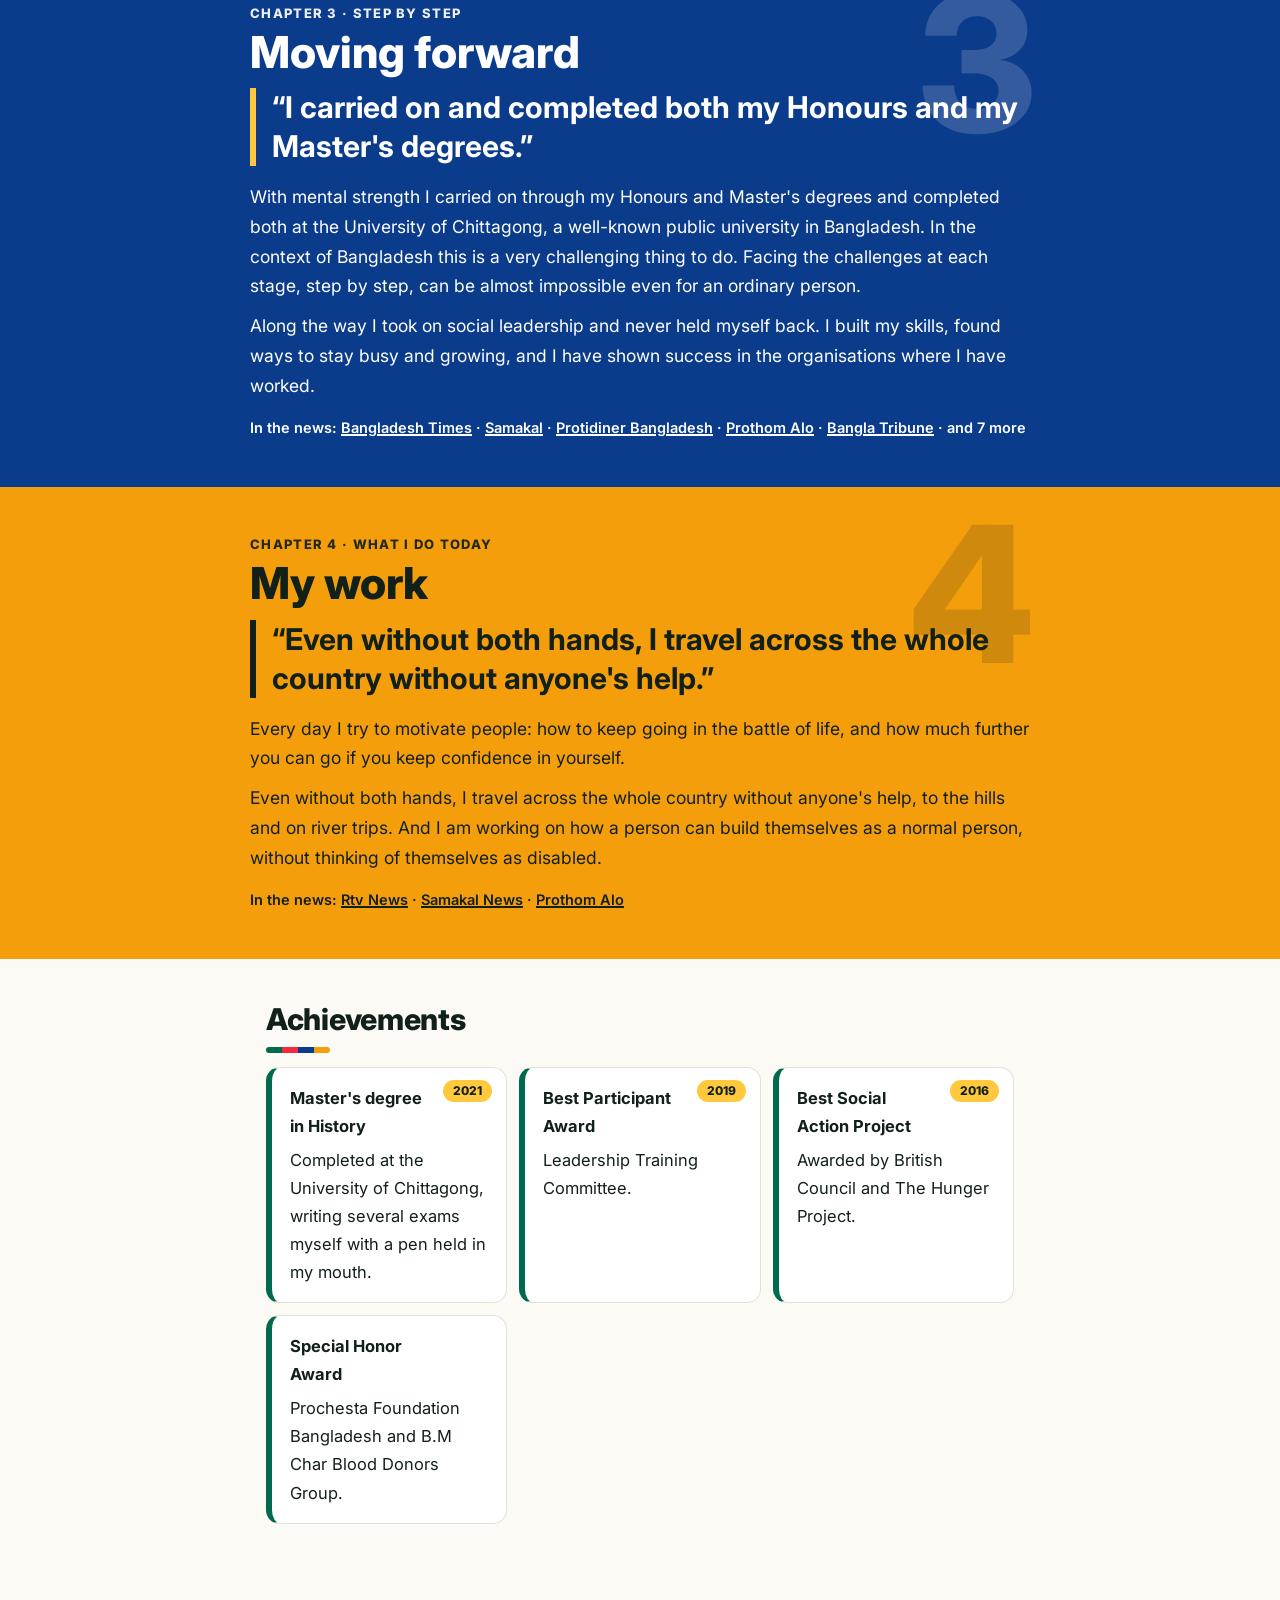
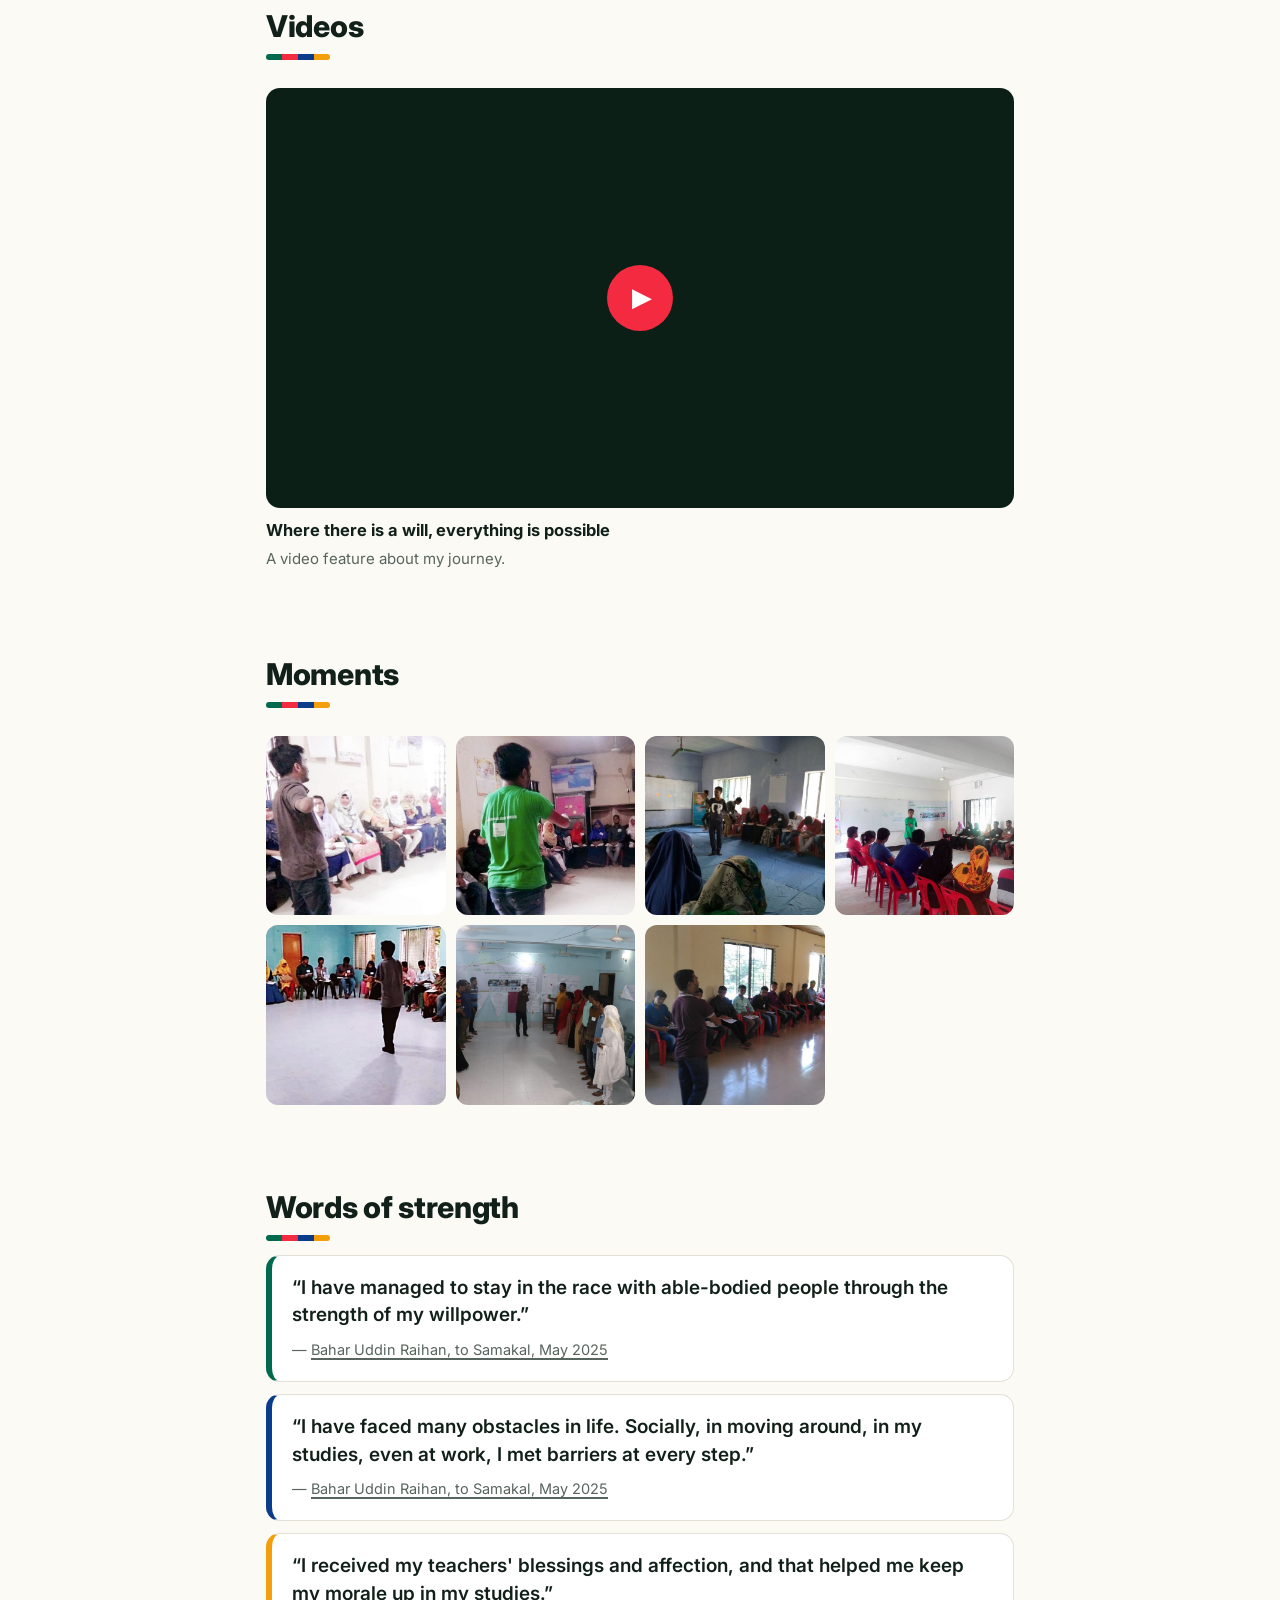
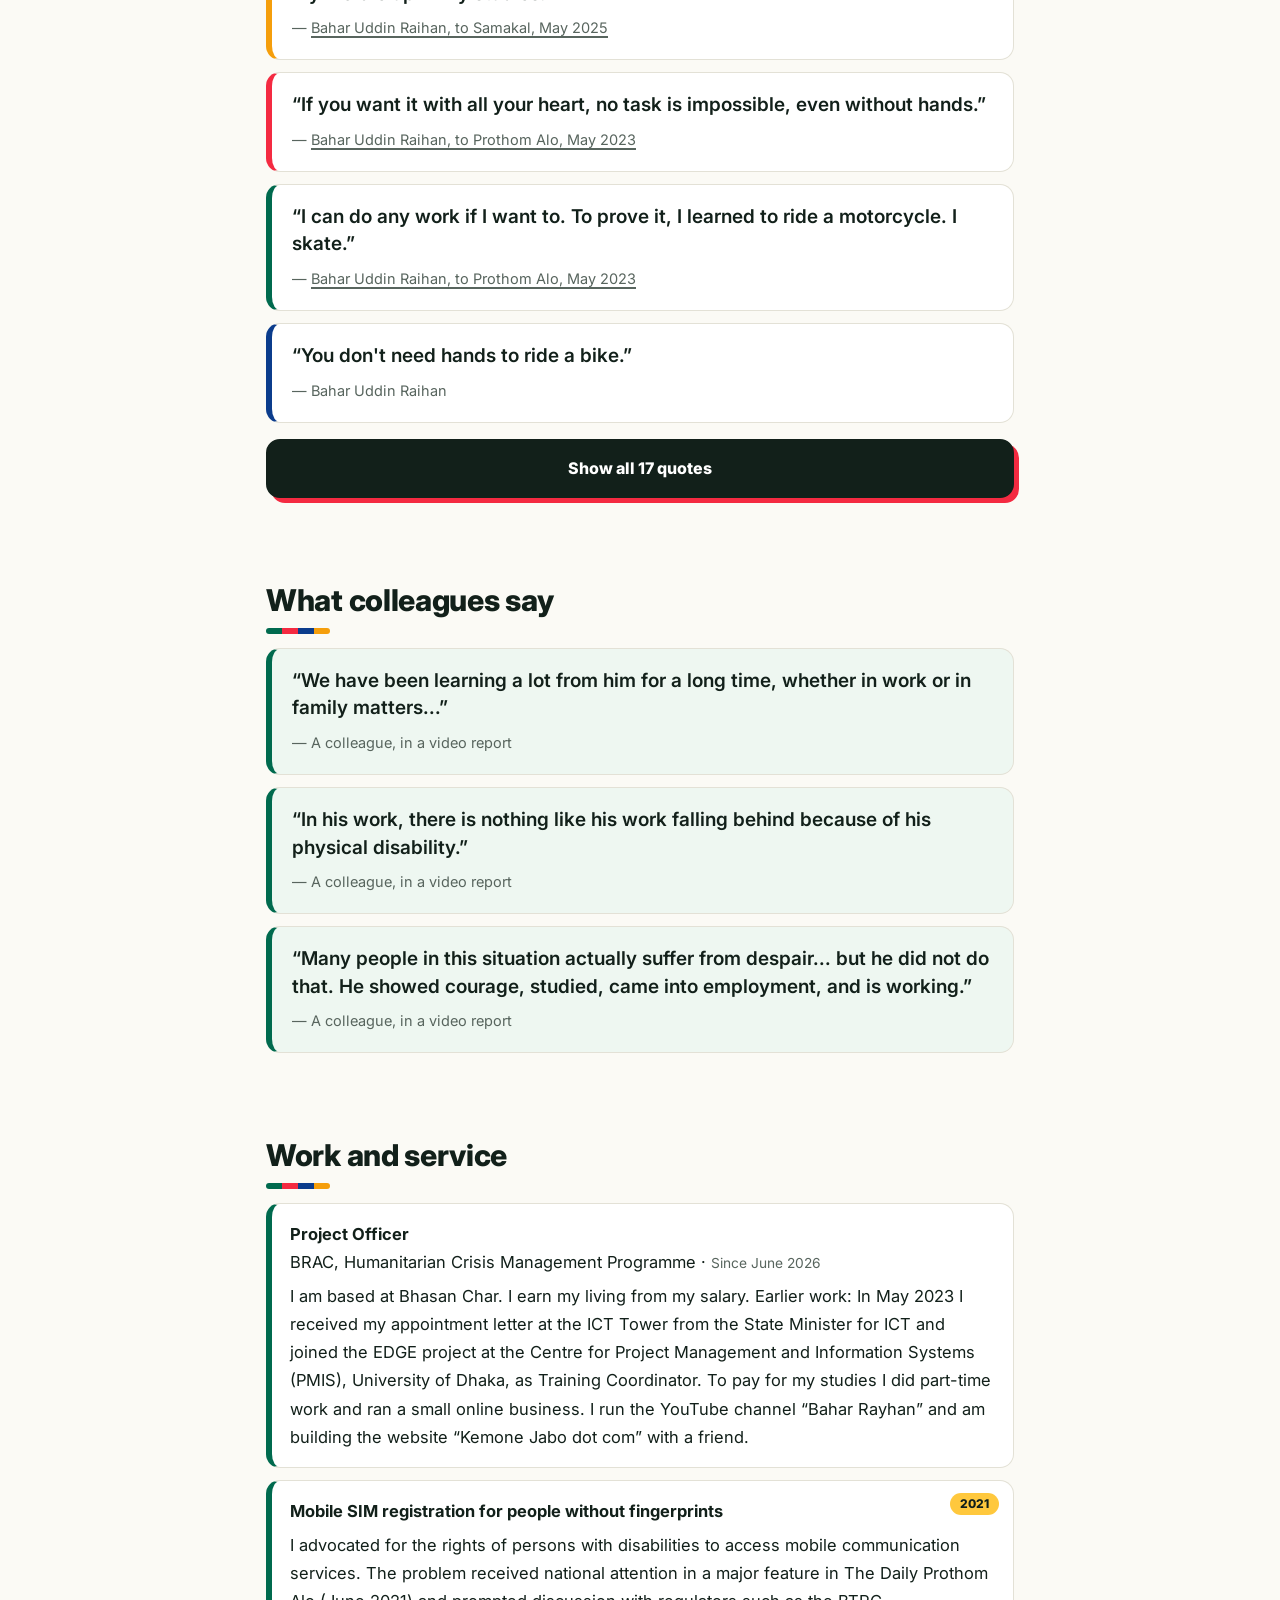
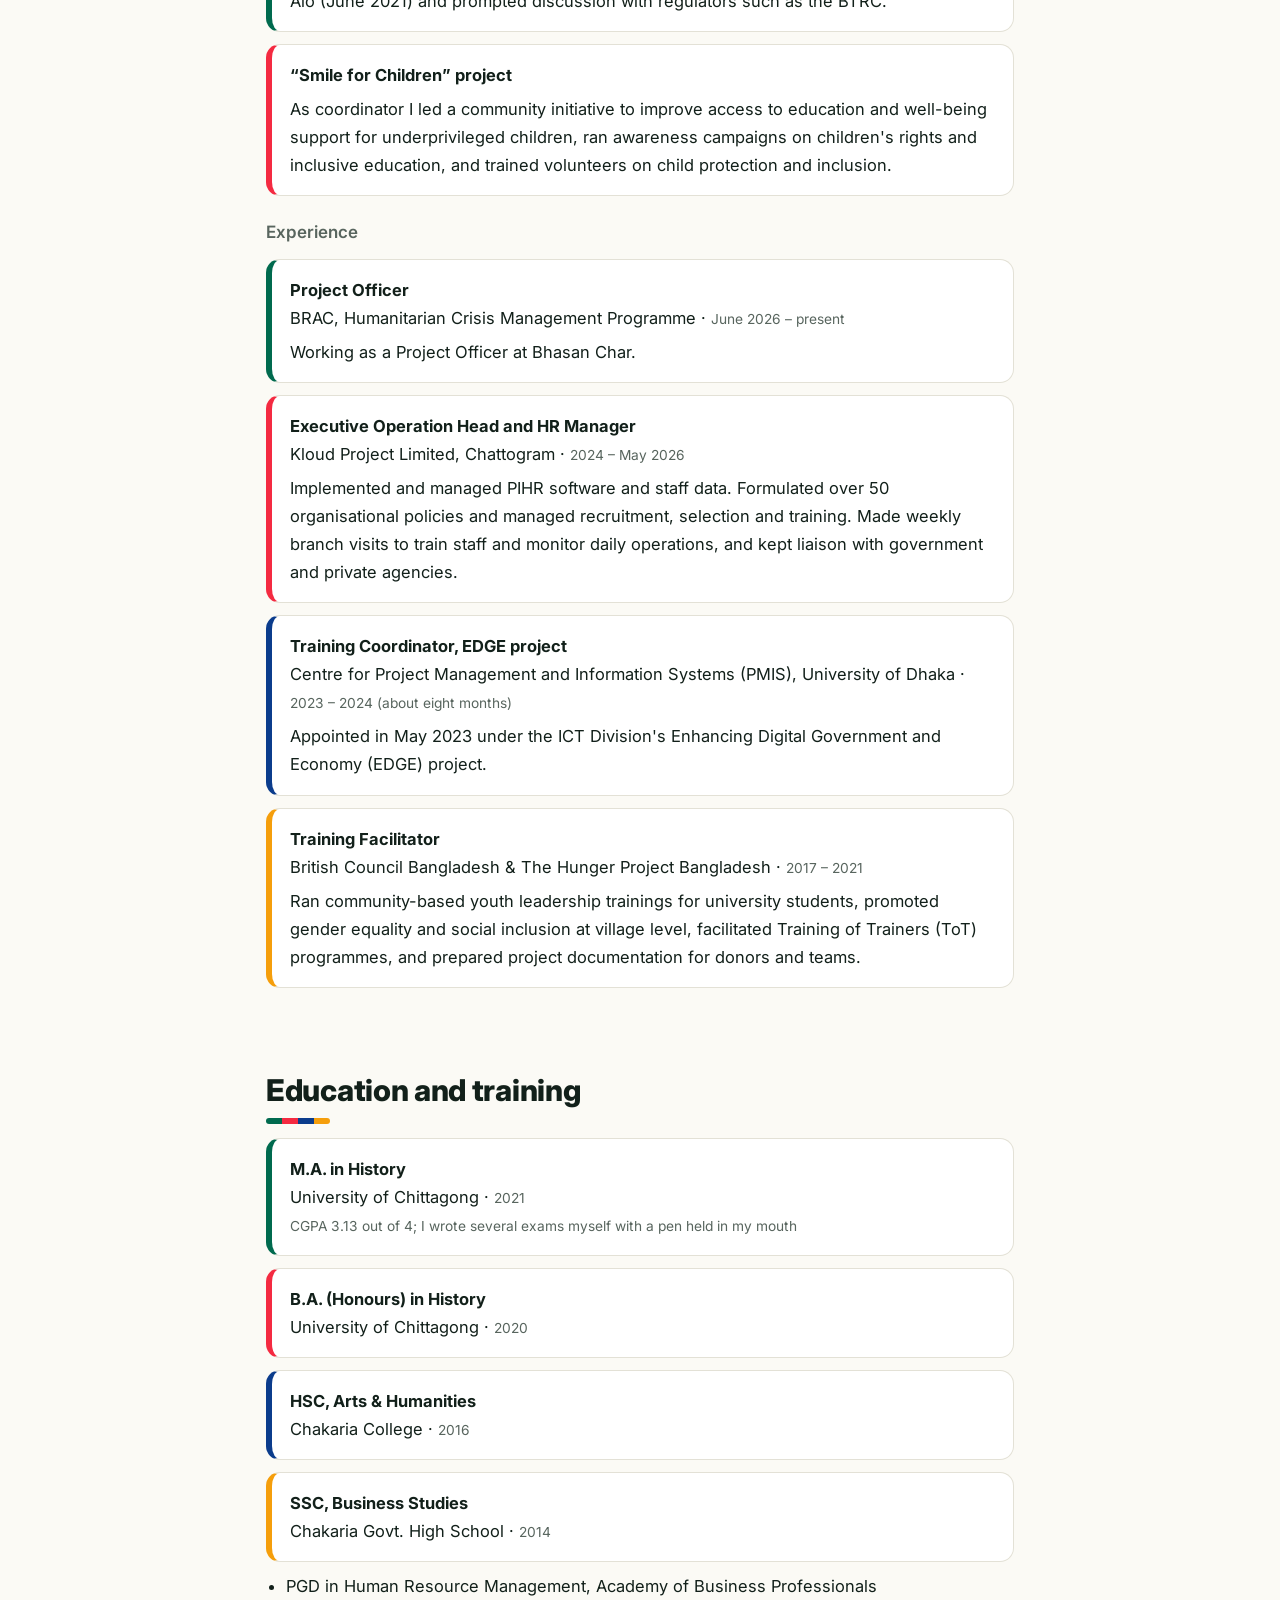
==== commit ce796377: "Add files via upload" ====
--- a/index.html
+++ b/index.html
@@ -36,7 +36,7 @@
     <p class="headline" id="heroHeadline"></p>
     <p class="intro" id="heroIntro"></p>
     <div class="actions">
-      <a class="btn" href="#media" id="heroMedia">See me in the news</a>
+      <a class="btn" href="#papers" id="heroMedia">See me in the news</a>
       <a class="btn ghost" href="cv.html"><span class="btnico" id="cvIco"></span>Professional CV</a>
     </div>
     <div id="heroSocial" class="social"></div>
@@ -48,10 +48,16 @@
     <figure class="qotd"><figcaption>Today's words of strength</figcaption><blockquote id="qotdText"></blockquote><cite id="qotdSrc"></cite></figure>
   </section>
 
-  <section id="media" class="wrap" hidden>
-    <h2>As seen on TV and in newspapers</h2>
-    <div id="mediaFilter" class="filter"></div>
-    <div id="mediaBody" class="mediawall"></div>
+  <section id="papers" class="wrap newswall" hidden>
+    <h2>In the newspapers</h2>
+    <div id="papersFilter" class="filter"></div>
+    <div id="papersBody" class="mediawall"></div>
+  </section>
+
+  <section id="tv" class="wrap newswall tvwall" hidden>
+    <h2>On TV and in video news</h2>
+    <div id="tvFilter" class="filter"></div>
+    <div id="tvBody" class="mediawall"></div>
   </section>
 
   <section id="story">
--- a/style.css
+++ b/style.css
@@ -146,8 +146,8 @@
 .when{display:flex;align-items:center;gap:4px;flex-wrap:wrap}.pinico{display:inline-grid;vertical-align:middle;margin-left:6px;color:var(--red)}.pinico svg{width:15px;height:15px}
 .cvcard{background:var(--green);color:#fff}.cvcard span{color:#e0f1e8}
 /* news wall: coloured cards with a newspaper-style masthead */
-#media{max-width:none;padding:44px 0 50px;background:#fff1c9;border-top:4px solid var(--ink);border-bottom:4px solid var(--ink)}
-#media>*{max-width:780px;margin-left:auto;margin-right:auto;padding-left:16px;padding-right:16px}
+.newswall{max-width:none;padding:44px 0 50px;background:#fff1c9;border-top:4px solid var(--ink)}.newswall.tvwall{background:#dbeafe;border-bottom:4px solid var(--ink)}
+.newswall>*{max-width:780px;margin-left:auto;margin-right:auto;padding-left:16px;padding-right:16px}
 .mediawall{gap:18px}
 .mcard{padding:0;overflow:hidden;border:2px solid var(--ink);border-radius:16px;box-shadow:6px 6px 0 var(--oc,var(--ink));background:#fff}
 .mhead{display:flex;align-items:center;justify-content:space-between;gap:12px;padding:12px 16px;background:var(--oc,var(--ink));color:#fff}
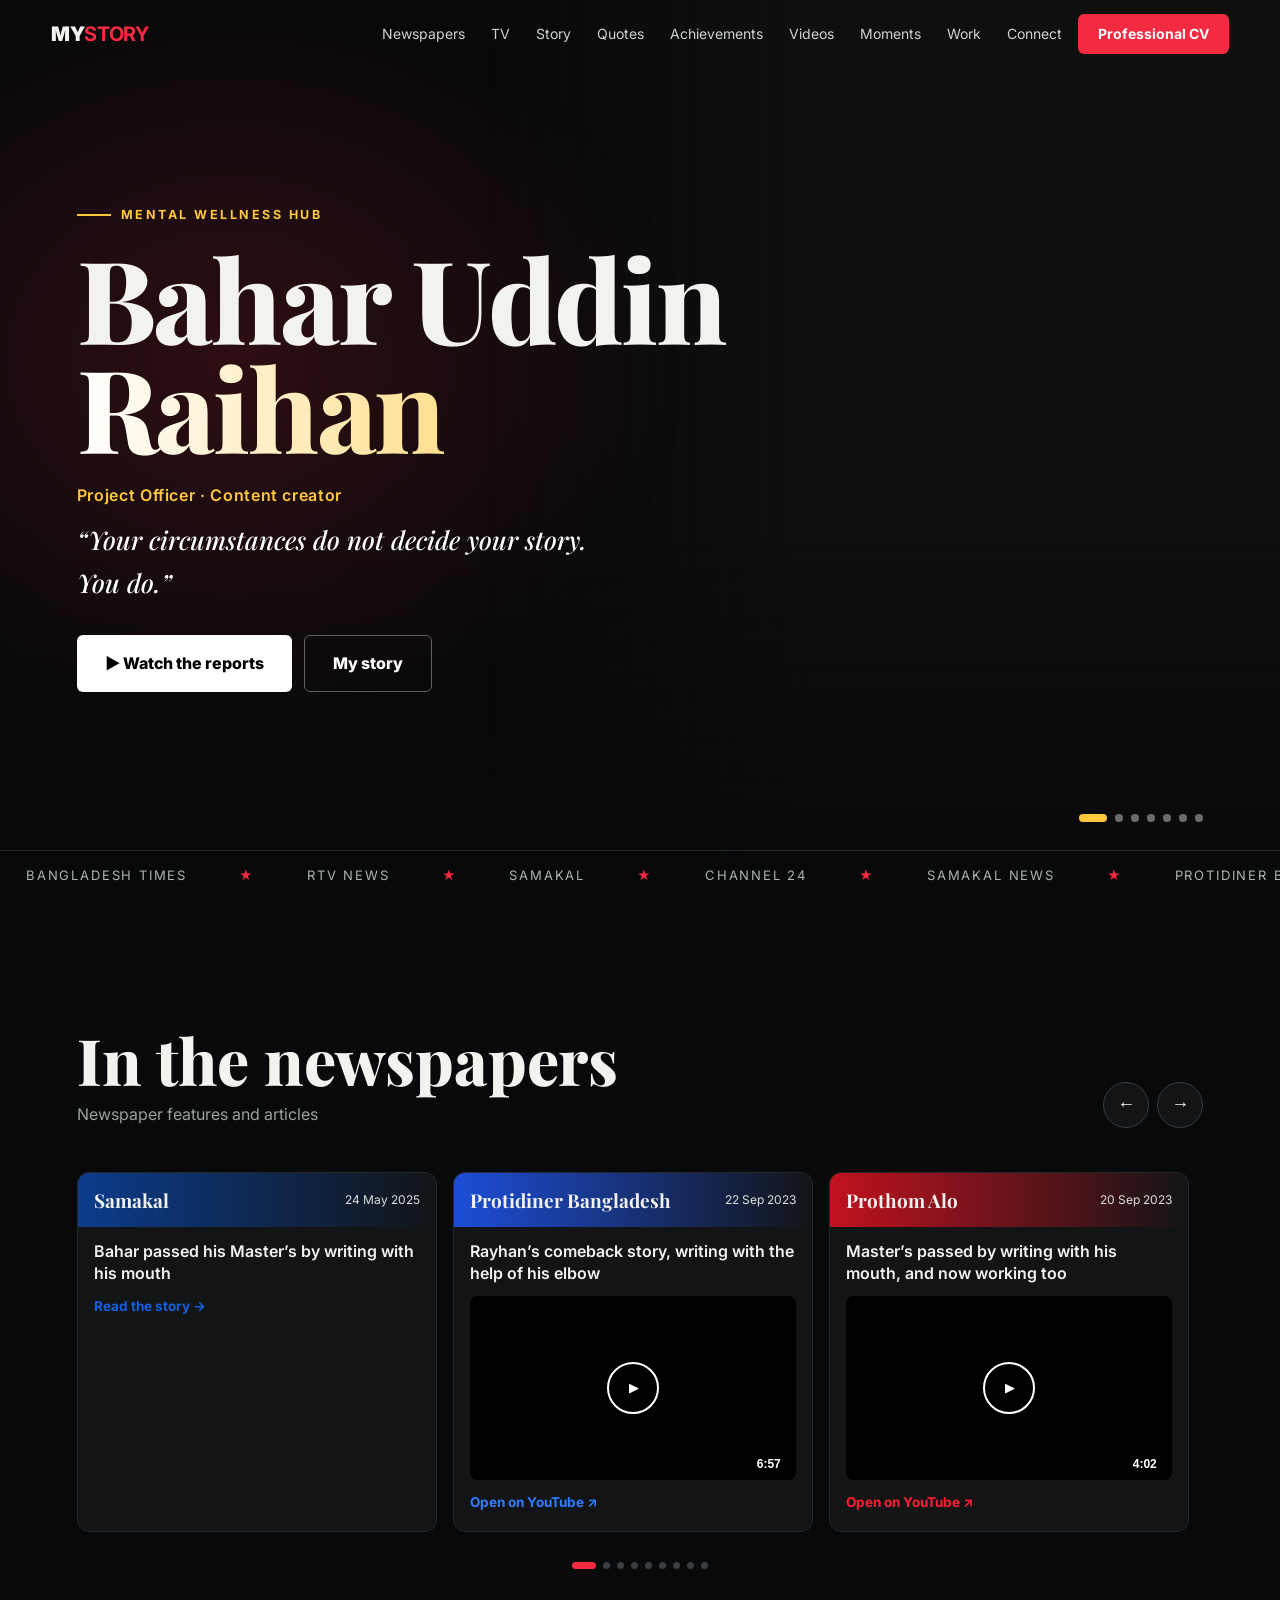
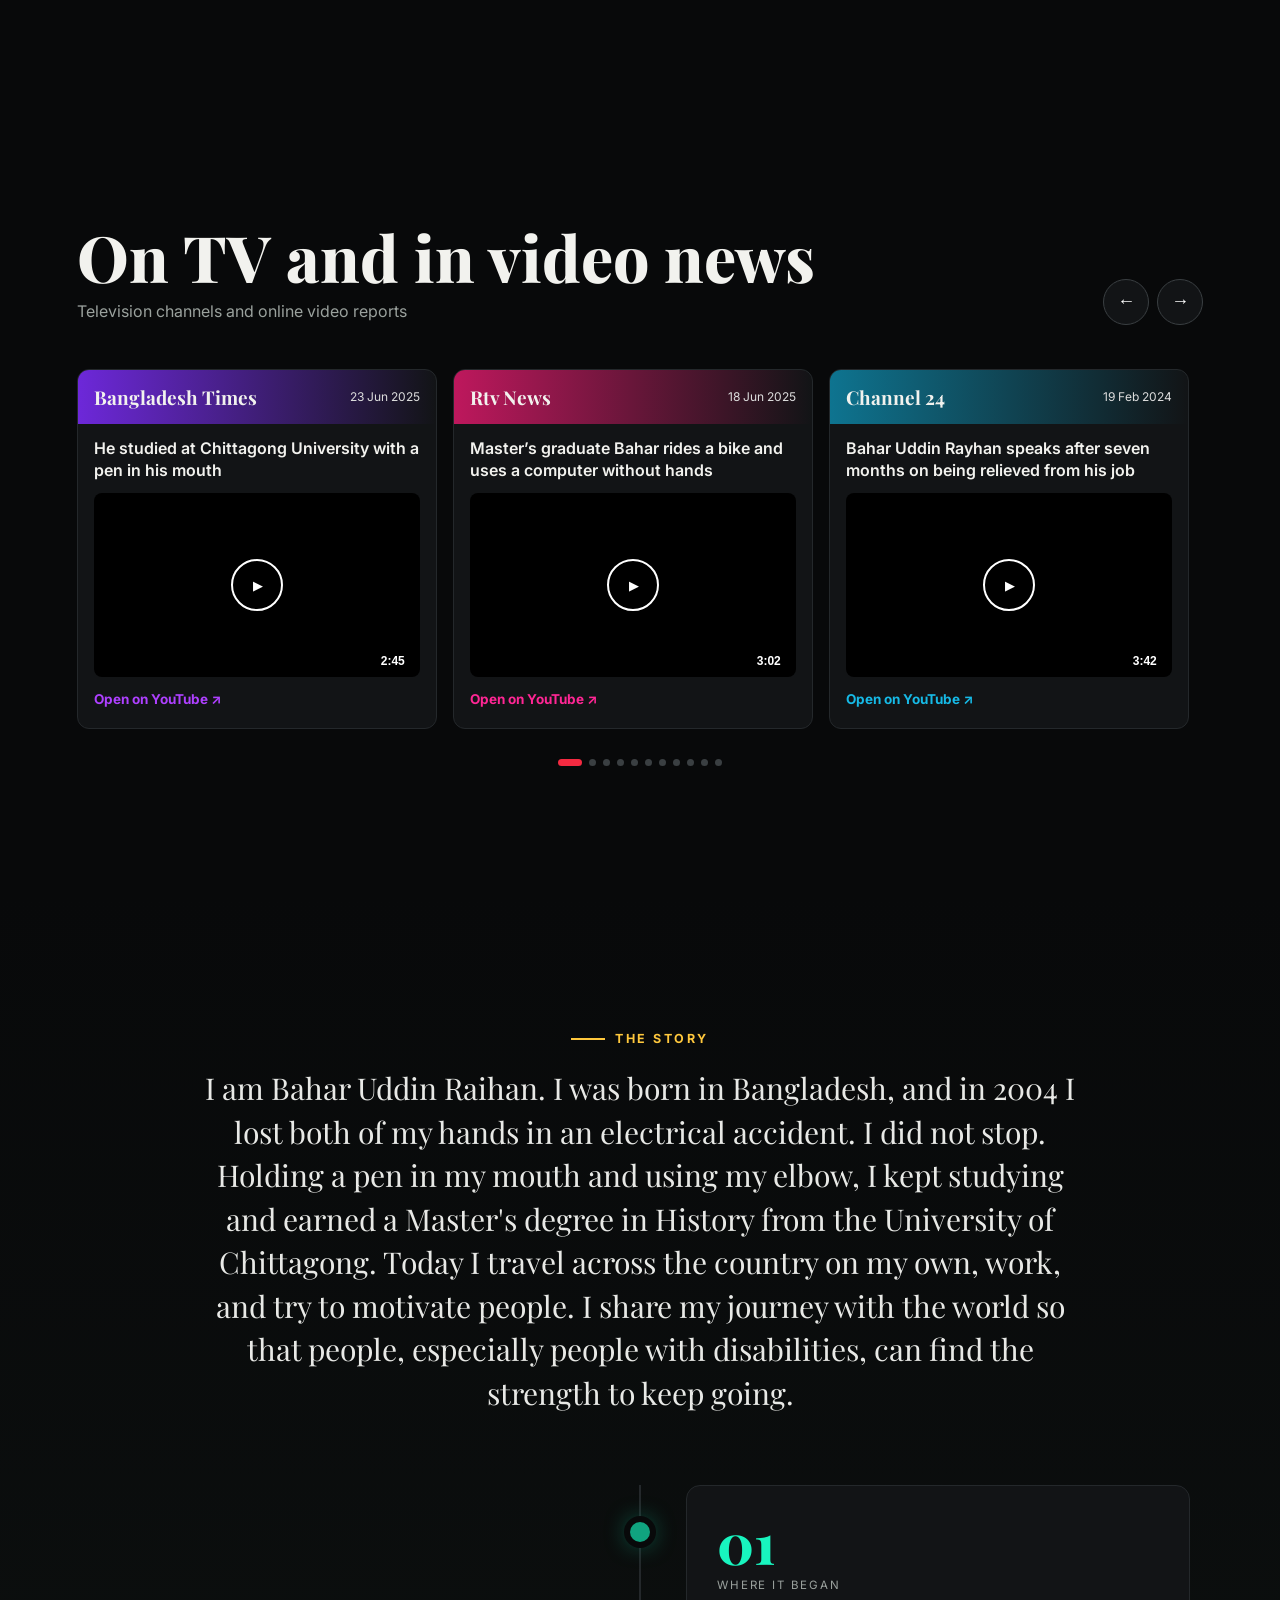
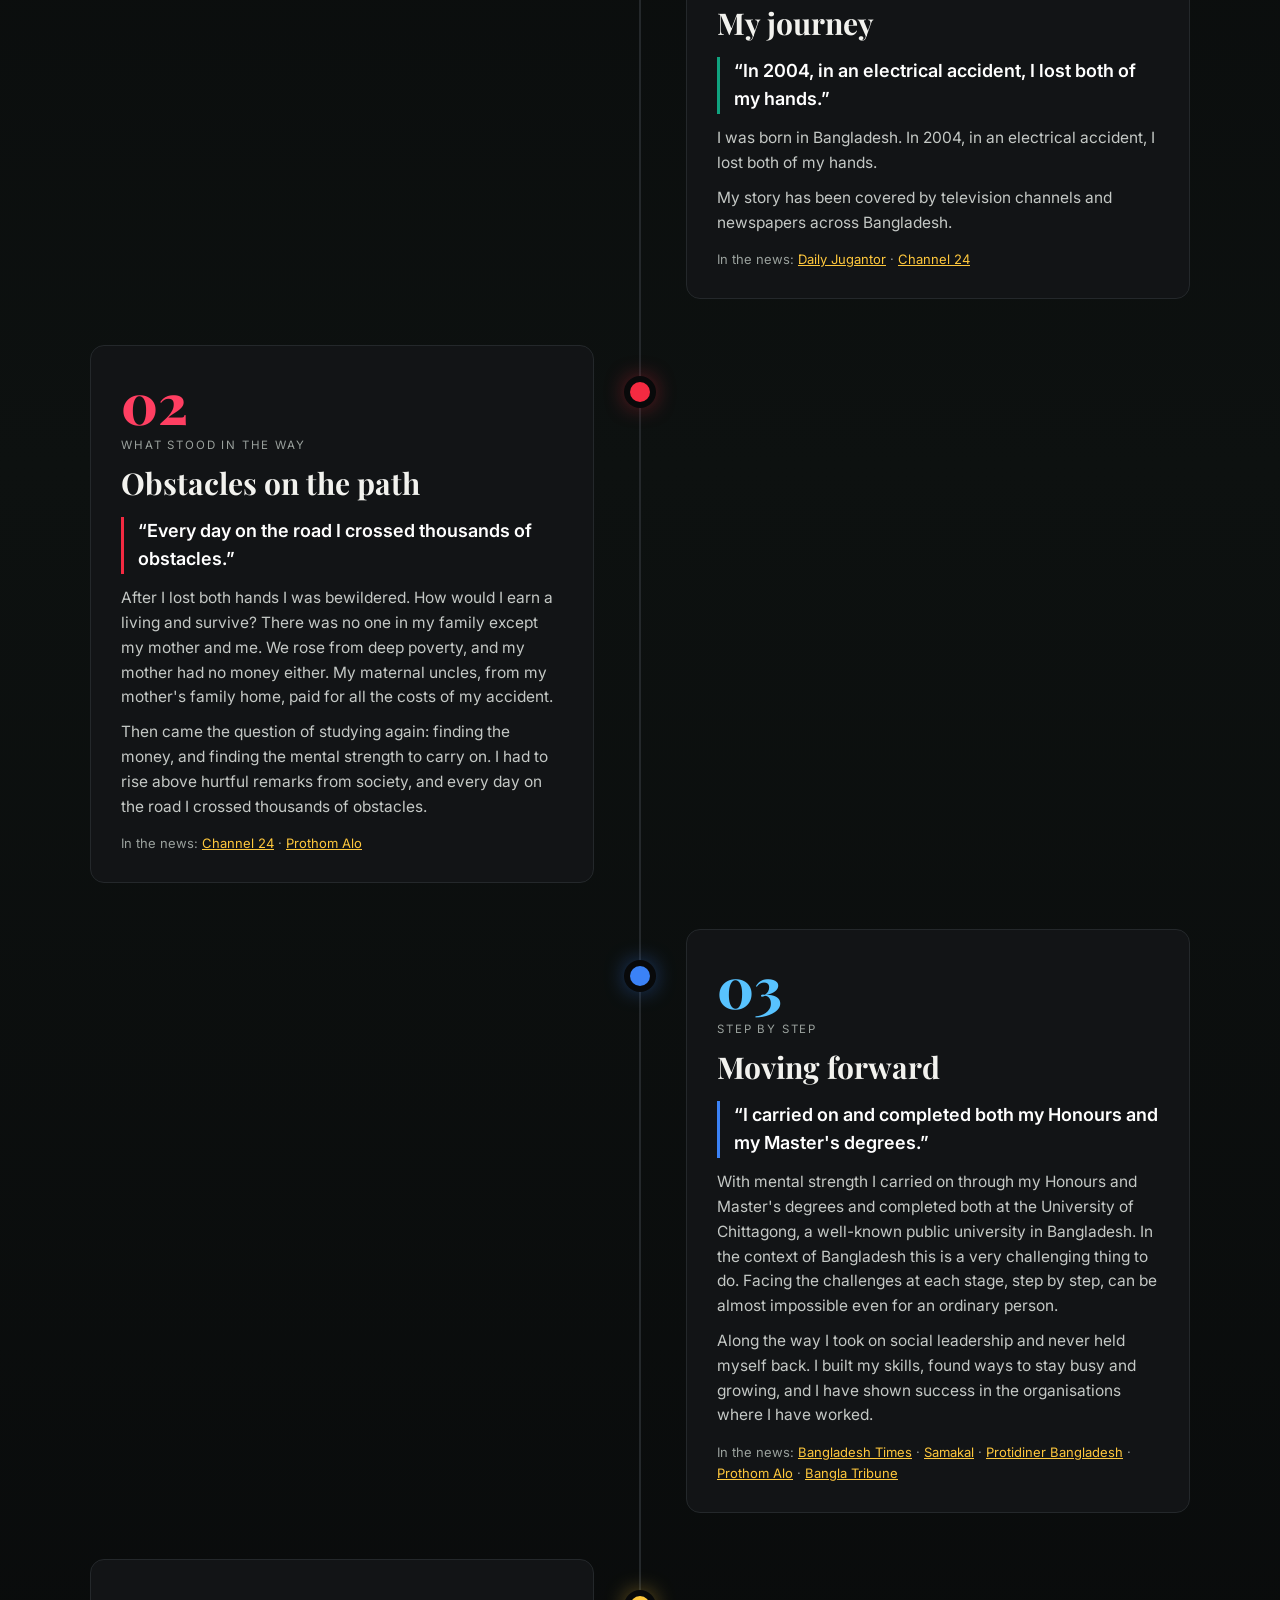
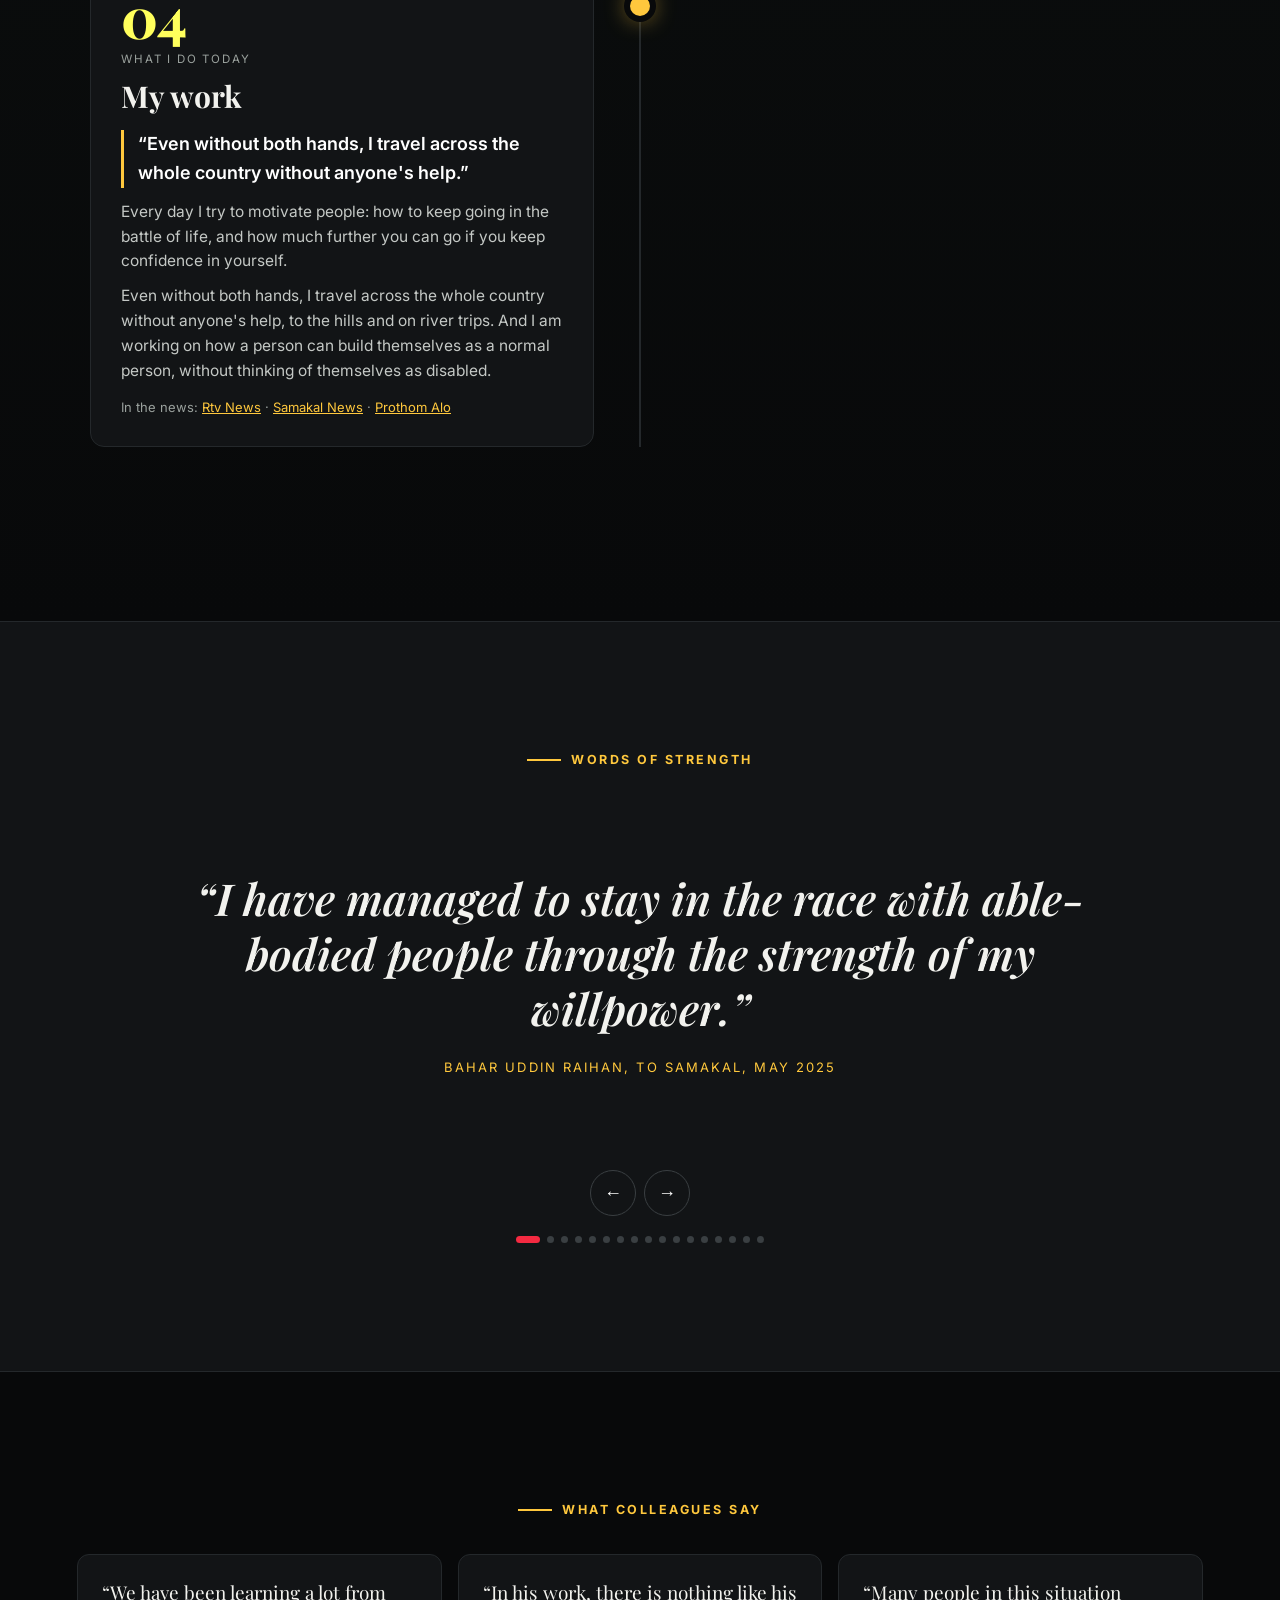
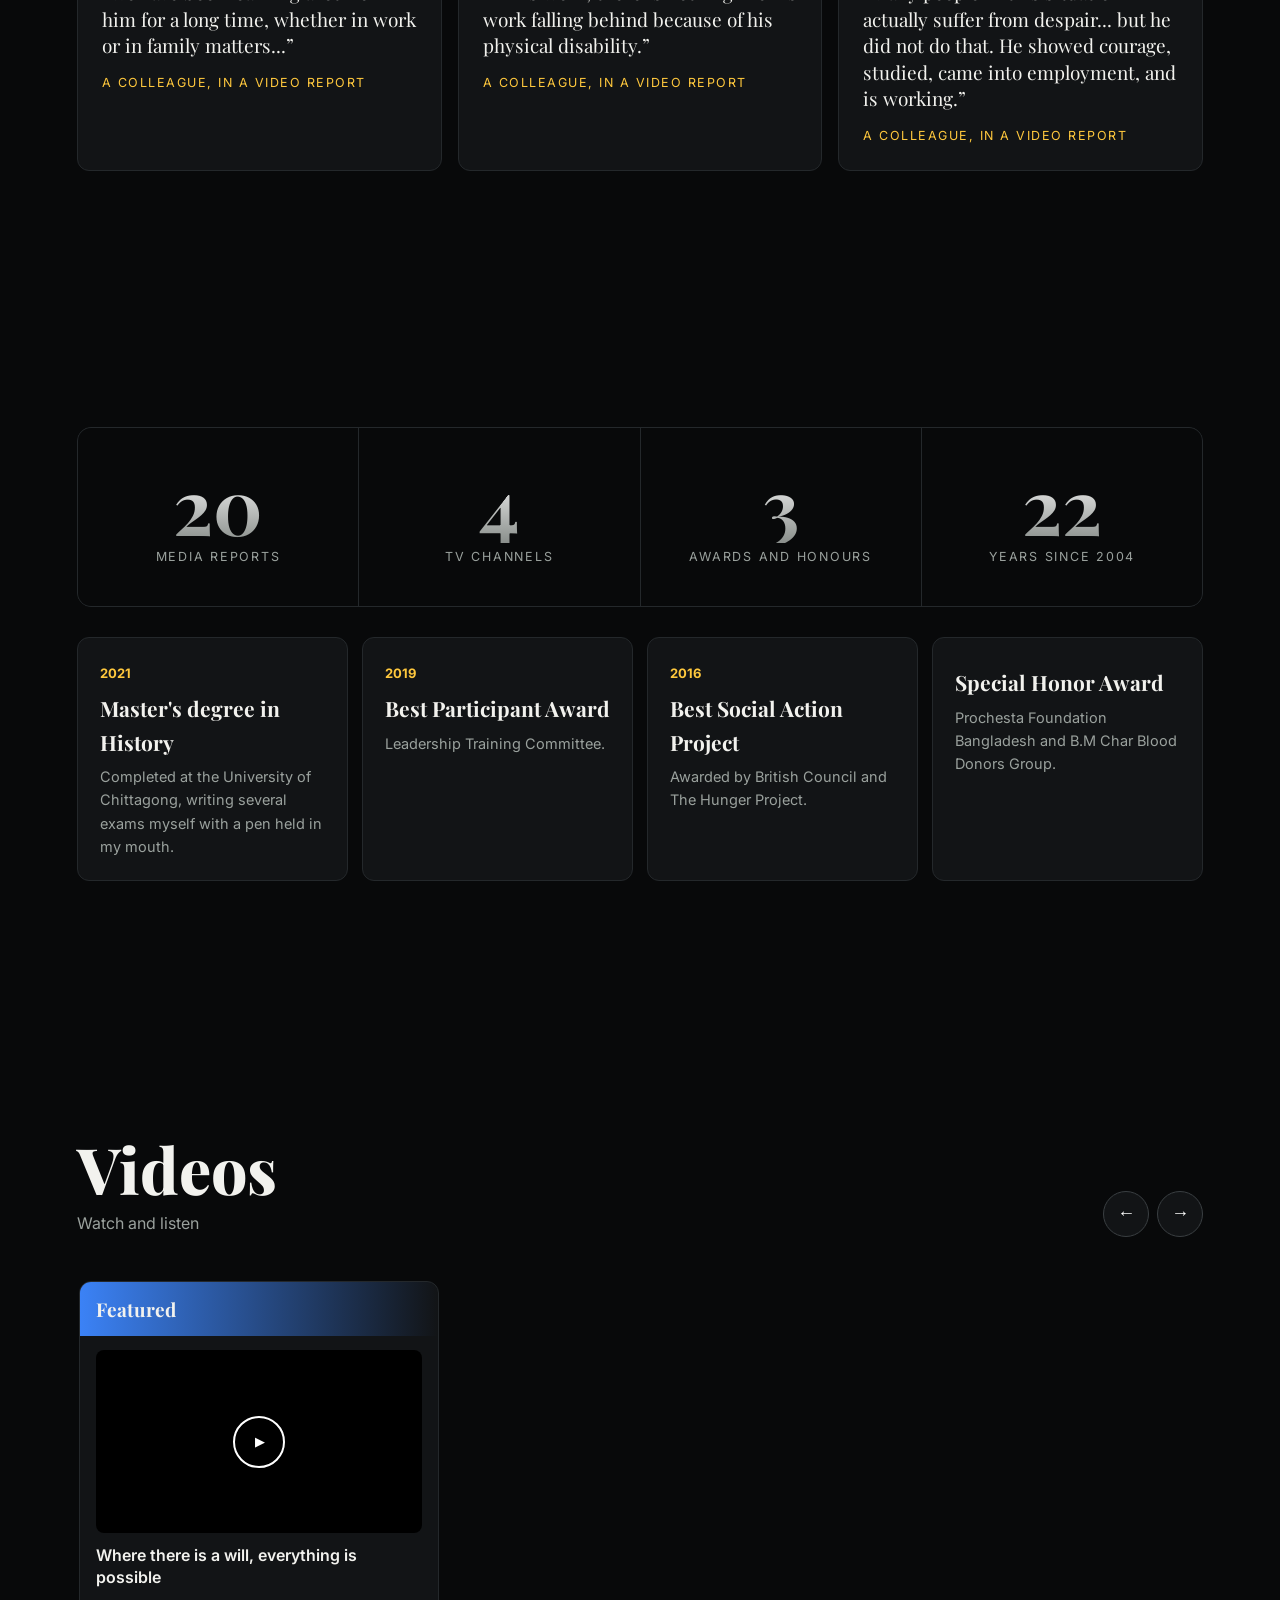
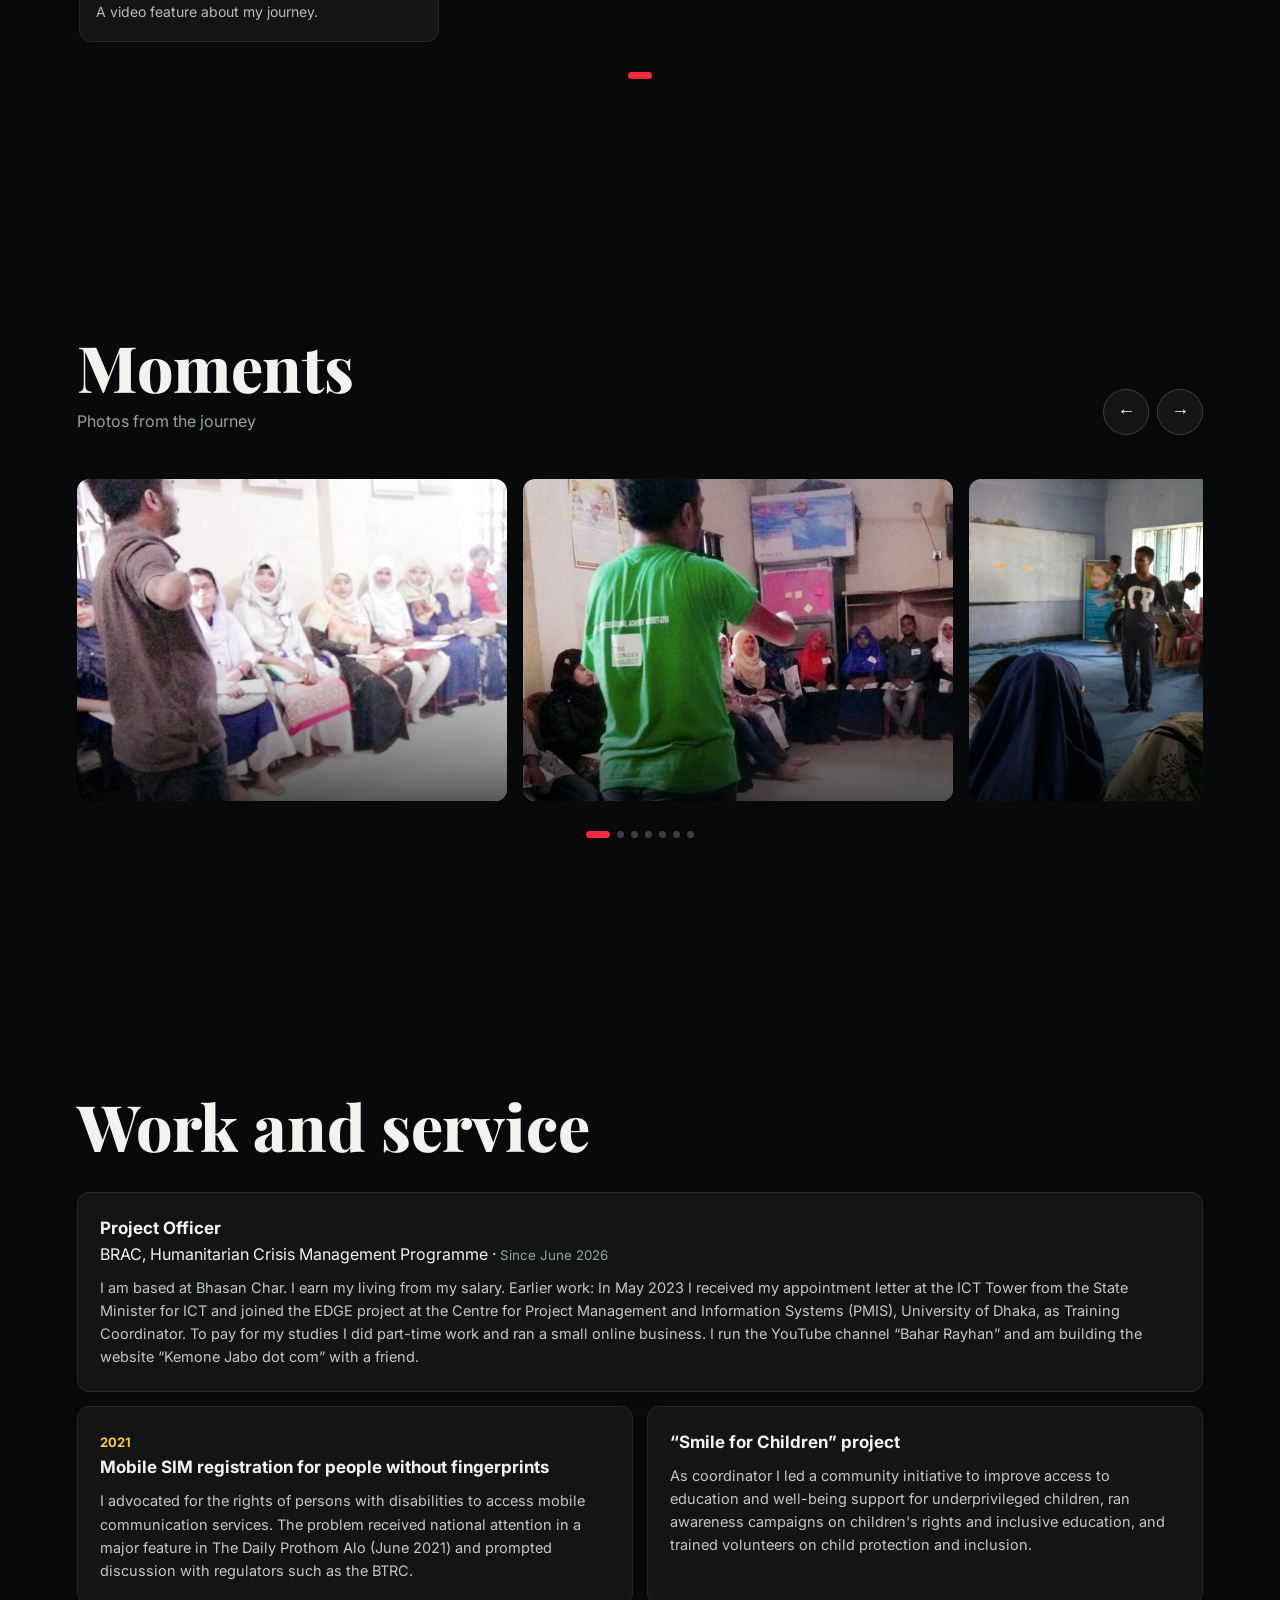
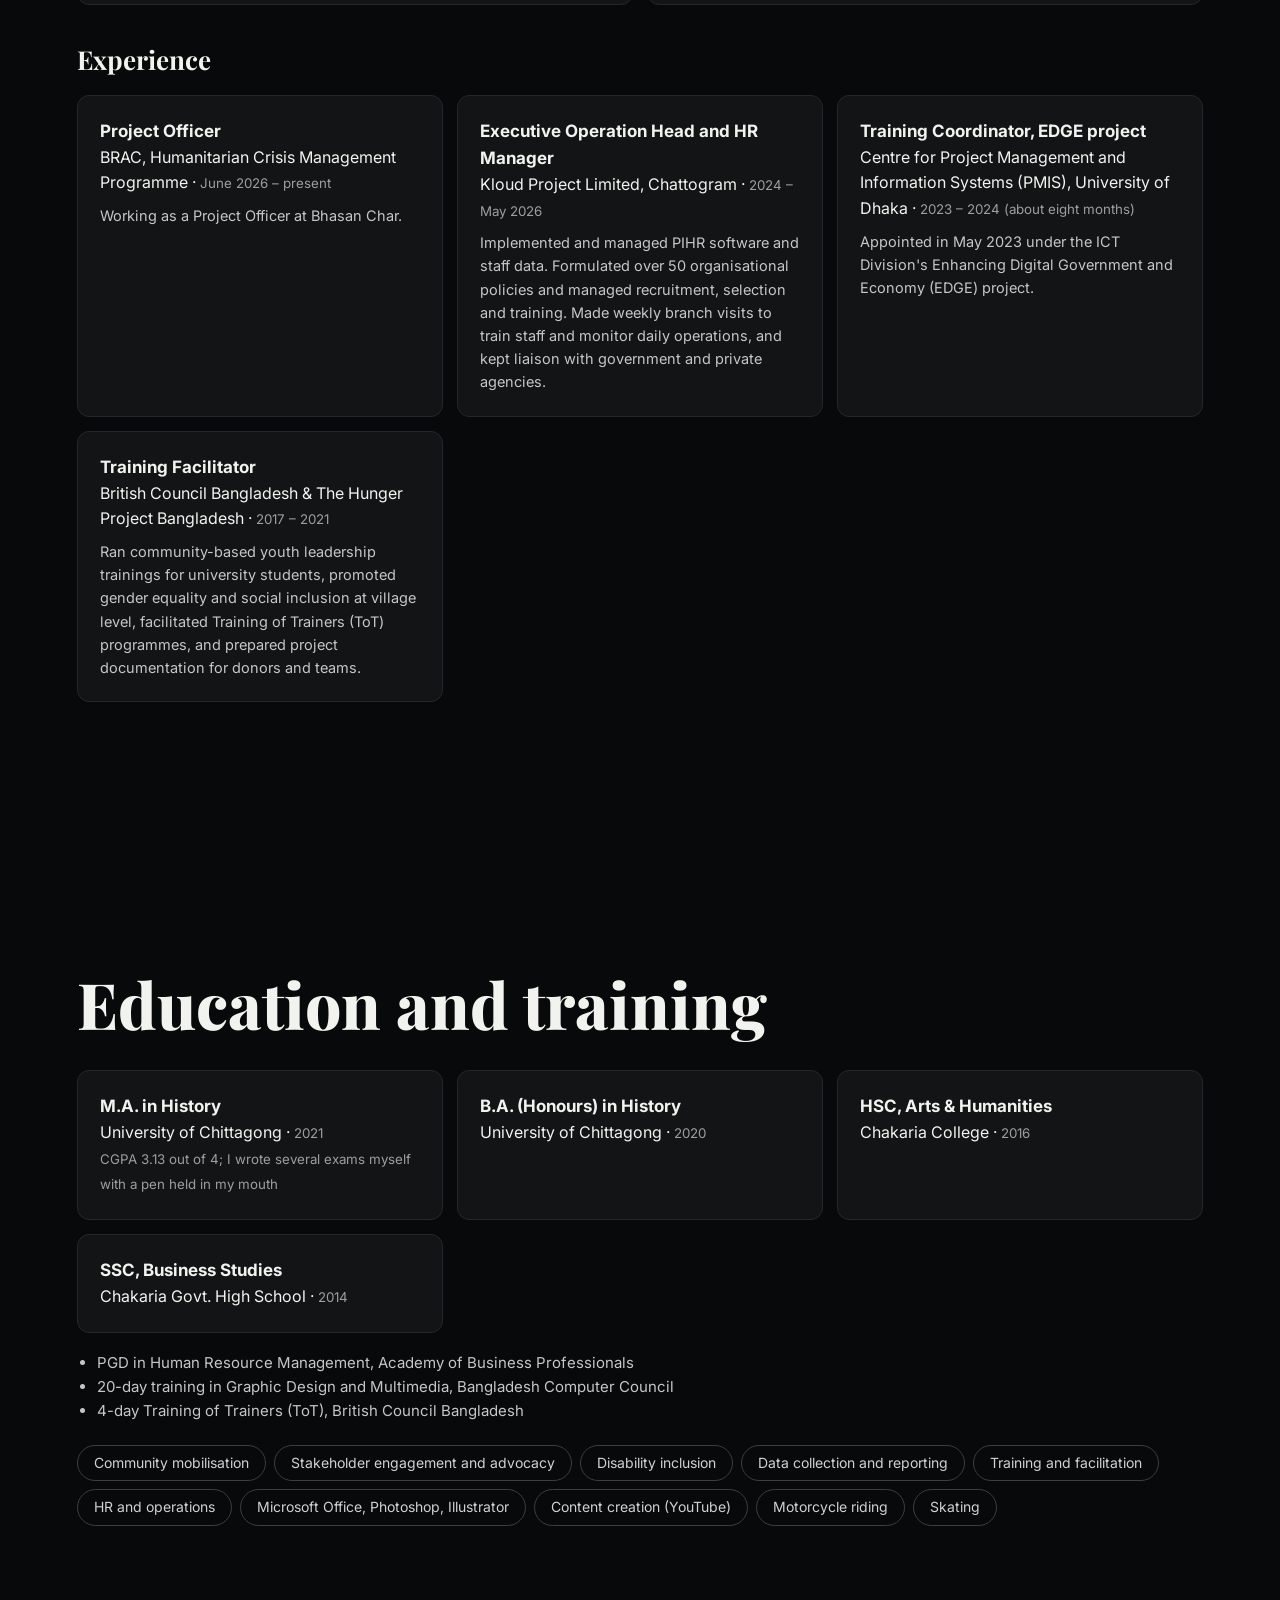
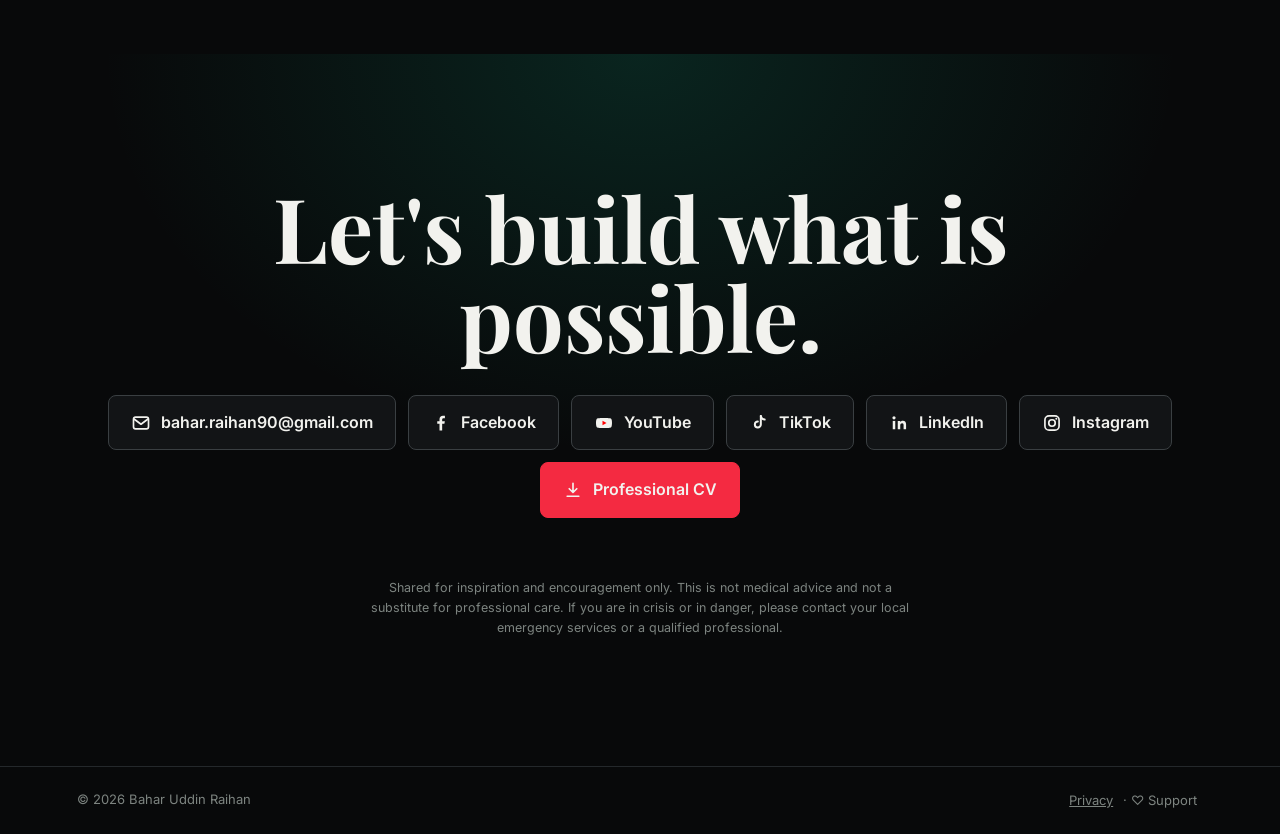
==== commit 7fd36768: "Add files via upload" ====
--- a/index.html
+++ b/index.html
@@ -5,7 +5,7 @@
 <meta name="viewport" content="width=device-width, initial-scale=1">
 <title>Bahar Uddin Raihan | My Story</title>
 <meta name="description" content="The story, strength and journey of Bahar Uddin Raihan: seen on TV and in newspapers, achievements, work, photos and videos.">
-<meta name="theme-color" content="#00523c">
+<meta name="theme-color" content="#08090a">
 <meta property="og:type" content="website">
 <meta property="og:title" content="Bahar Uddin Raihan | My Story">
 <meta property="og:description" content="Your circumstances do not decide your story. You do. Seen on TV and in newspapers across Bangladesh.">
@@ -16,111 +16,31 @@
 <link rel="icon" href="icon.svg" type="image/svg+xml">
 <link rel="apple-touch-icon" href="icon-192.png">
 <link rel="preconnect" href="https://fonts.googleapis.com">
-<link href="https://fonts.googleapis.com/css2?family=Inter:wght@400;500;600;700;800&display=swap" rel="stylesheet">
-<link rel="stylesheet" href="style.css">
+<link href="https://fonts.googleapis.com/css2?family=Inter:wght@400;500;600;700;800;900&family=Playfair+Display:ital,wght@0,700;0,800;1,600&display=swap" rel="stylesheet">
+<link rel="stylesheet" href="home.css?v=6c86bbe3">
 </head>
 <body data-page="home">
 <div id="demoBar" class="demobar" hidden>Demo mode: sample items are shown. They never appear on the live site.</div>
-
-<header class="nav">
-  <a class="brand" href="#top" id="brandName"></a>
-  <nav id="navLinks"></nav>
+<div class="pbar" id="pbar"></div>
+<header class="nav" id="nav">
+  <a class="logo" href="#top">MY<b>STORY</b></a>
+  <nav class="menu" id="menu"></nav>
+  <a class="cvbtn" href="cv.html">Professional CV</a>
+  <button class="burger" id="burger" aria-label="Menu" aria-expanded="false">☰</button>
 </header>
-
-<main id="top">
-  <section class="hero">
-    <div class="avatar" id="avatar"></div>
-    <p class="eyebrow" id="heroEyebrow"></p>
-    <h1 id="heroName"></h1>
-    <p class="roles" id="heroRoles"></p>
-    <p class="headline" id="heroHeadline"></p>
-    <p class="intro" id="heroIntro"></p>
-    <div class="actions">
-      <a class="btn" href="#papers" id="heroMedia">See me in the news</a>
-      <a class="btn ghost" href="cv.html"><span class="btnico" id="cvIco"></span>Professional CV</a>
-    </div>
-    <div id="heroSocial" class="social"></div>
-  </section>
-
-  <div id="ticker" class="ticker" hidden><div id="tickerTrack" class="track"></div></div>
-
-  <section id="qotd" class="wrap" hidden>
-    <figure class="qotd"><figcaption>Today's words of strength</figcaption><blockquote id="qotdText"></blockquote><cite id="qotdSrc"></cite></figure>
-  </section>
-
-  <section id="papers" class="wrap newswall" hidden>
-    <h2>In the newspapers</h2>
-    <div id="papersFilter" class="filter"></div>
-    <div id="papersBody" class="mediawall"></div>
-  </section>
-
-  <section id="tv" class="wrap newswall tvwall" hidden>
-    <h2>On TV and in video news</h2>
-    <div id="tvFilter" class="filter"></div>
-    <div id="tvBody" class="mediawall"></div>
-  </section>
-
-  <section id="story">
-    <div class="wrap"><h2>My story in four chapters</h2><div id="aboutBody" class="lead"></div></div>
-    <div id="chapters"></div>
-  </section>
-
-  <section id="achSec" class="wrap" hidden><h2>Achievements</h2><div id="achBody" class="grid"></div></section>
-
-  <section id="videosSec" class="wrap" hidden><h2>Videos</h2><div id="videoFilter" class="filter"></div><div id="videosBody" class="videos"></div></section>
-
-  <section id="gallerySec" class="wrap" hidden><h2>Moments</h2><div id="galleryFilter" class="filter"></div><div id="galleryBody" class="gallery"></div></section>
-
-  <section id="quotesSec" class="wrap" hidden><h2>Words of strength</h2><div id="quotesBody" class="quotes"></div></section>
-
-  <section id="othersSec" class="wrap" hidden><h2>What colleagues say</h2><div id="othersBody" class="quotes others"></div></section>
-
-  <section id="work" class="wrap">
-    <h2>Work and service</h2>
-    <div id="workBody" class="card"></div>
-    <div id="worksBody" class="cards"></div>
-    <h3>Experience</h3><div id="expBody" class="cards"></div>
-  </section>
-
-  <section id="learn" class="wrap">
-    <h2>Education and training</h2>
-    <div id="edu" class="cards"></div>
-    <ul id="trainBody" class="plain"></ul>
-    <div id="skills" class="chips"></div>
-  </section>
-
-  <section id="updatesSec" class="wrap" hidden><h2>Latest</h2><div id="feed" class="cards"></div></section>
-
-  <section id="contact" class="wrap">
-    <h2>Connect</h2>
-    <div id="contactBody"></div>
-    <a class="cvcard" href="cv.html"><b>Professional CV</b><span>Open, print or save as PDF. Share this link with any company: baharraihan.github.io/cv.html</span></a>
-  </section>
-</main>
-
+<main id="top"></main>
 <footer>
-  <p id="disclaimer" class="disclaimer"></p>
-  <div class="foot">
-    <span><span id="copy"></span> · <a href="privacy.html" style="color:inherit">Privacy</a></span>
-    <button id="supportLink" class="quiet" hidden>♡ Support</button>
-  </div>
+  <span id="copy"></span>
+  <span><a href="privacy.html">Privacy</a> <button id="supportLink" class="quiet" hidden>· ♡ Support</button></span>
 </footer>
-
 <dialog id="supportDlg">
   <form method="dialog"><button class="x" aria-label="Close">✕</button></form>
   <h3>♡ Support</h3>
-  <p id="supportMsg"></p>
+  <p id="supportMsg" style="margin-top:8px;color:#c4c8c5"></p>
   <ul id="supportList"></ul>
 </dialog>
-
-<dialog id="photoDlg" class="photodlg">
-  <form method="dialog"><button class="x" aria-label="Close">✕</button></form>
-  <img id="photoImg" alt="">
-  <p id="photoCap"></p>
-</dialog>
-
-<script src="content.js"></script>
-<script src="icons.js"></script>
-<script src="app.js"></script>
+<script src="content.js?v=44d760ab"></script>
+<script src="icons.js?v=9d6781a3"></script>
+<script src="home.js?v=289a116e"></script>
 </body>
 </html>
--- a/home.css
+++ b/home.css
@@ -0,0 +1,165 @@
+:root{--bg:#08090a;--panel:#121416;--line:#24282b;--tx:#f2f2ee;--mut:#9aa19d;--red:#f42a41;--green:#10a37f;--gold:#ffc83d;--blue:#3b82f6;--serif:"Playfair Display",Georgia,serif;--sans:"Inter",system-ui,sans-serif}
+*{box-sizing:border-box;margin:0}
+html{scroll-behavior:smooth;scroll-padding-top:70px}
+body{background:var(--bg);color:var(--tx);font-family:var(--sans);line-height:1.6;-webkit-font-smoothing:antialiased;overflow-x:hidden}
+a{color:inherit}
+[hidden]{display:none!important}
+.demobar{background:var(--gold);color:#000;font-size:12px;font-weight:600;padding:3px 12px;position:fixed;left:50%;transform:translateX(-50%);bottom:8px;border-radius:99px;z-index:80}
+/* nav */
+.nav{position:fixed;inset:0 0 auto 0;z-index:50;display:flex;justify-content:space-between;align-items:center;gap:16px;padding:14px clamp(18px,4vw,56px);transition:.4s}
+.nav.solid,.nav.open{background:rgba(8,9,10,.9);backdrop-filter:blur(12px);border-bottom:1px solid var(--line)}
+.logo{font-weight:900;letter-spacing:-.02em;font-size:20px;text-decoration:none;white-space:nowrap}
+.logo b{color:var(--red)}
+.menu{display:flex;gap:26px;font-size:14px;color:#cfd3d0;margin-left:auto}
+.menu a{text-decoration:none}.menu a:hover{color:#fff}
+.cvbtn{background:var(--red);color:#fff;padding:9px 20px;border-radius:6px;font-weight:700;text-decoration:none;font-size:14px;white-space:nowrap}
+.burger{display:none;width:42px;height:42px;border-radius:8px;border:1px solid #3a3f42;background:transparent;color:#fff;font-size:20px;cursor:pointer}
+@media(max-width:980px){
+  .burger{display:block;margin-left:auto}
+  .menu{display:none;position:absolute;left:0;right:0;top:100%;flex-direction:column;gap:0;background:rgba(8,9,10,.96);border-bottom:1px solid var(--line);padding:8px clamp(18px,4vw,56px) 16px}
+  .nav.open .menu{display:flex}
+  .menu a{padding:12px 0;border-bottom:1px solid var(--line);font-size:16px}
+}
+.pbar{position:fixed;left:0;top:0;height:3px;width:0;background:linear-gradient(90deg,var(--green),var(--gold),var(--red));z-index:70}
+/* hero with sliding background pictures */
+.hero{position:relative;min-height:100vh;min-height:100svh;display:flex;align-items:center;padding:120px clamp(20px,6vw,96px) 130px;overflow:hidden}
+.hero .photo{position:absolute;inset:0 0 0 38%;-webkit-mask-image:linear-gradient(90deg,transparent 0,#000 42%);mask-image:linear-gradient(90deg,transparent 0,#000 42%)}
+.hero .slide{position:absolute;inset:0;background:#111 center 30%/cover no-repeat;opacity:0;transition:opacity 1.8s ease}
+.hero .slide.on{opacity:.92;animation:zoom 14s ease-out forwards}
+@keyframes zoom{from{transform:scale(1)}to{transform:scale(1.08)}}
+.hero::after{content:"";position:absolute;inset:0;pointer-events:none;background:radial-gradient(60% 70% at 18% 40%,rgba(244,42,65,.16),transparent 60%),linear-gradient(180deg,transparent 60%,var(--bg))}
+.hero .in{position:relative;z-index:2;max-width:760px}
+.hdots{position:absolute;z-index:4;right:clamp(20px,6vw,96px);bottom:78px;display:flex;gap:8px;align-items:center}
+.hdots button{width:8px;height:8px;border-radius:50%;border:0;background:rgba(255,255,255,.4);padding:0;cursor:pointer;transition:.3s}
+.hdots button.on{background:var(--gold);width:28px;border-radius:5px}
+.tag{display:inline-flex;align-items:center;gap:10px;font-size:12.5px;font-weight:700;letter-spacing:.2em;text-transform:uppercase;color:var(--gold)}
+.tag::before{content:"";width:34px;height:2px;background:var(--gold)}
+.tag.c{justify-content:center;display:flex;margin-bottom:34px}
+.hero h1{font-family:var(--serif);font-weight:800;font-size:clamp(46px,9vw,128px);line-height:.95;margin:18px 0 22px;letter-spacing:-.02em}
+.hero h1 span{display:block;background:linear-gradient(90deg,#fff,#ffc83d);-webkit-background-clip:text;background-clip:text;color:transparent}
+.roles{color:var(--gold);font-weight:600;letter-spacing:.04em;margin-bottom:10px}
+.hero .lead{font-size:clamp(18px,2vw,26px);max-width:34ch;color:#dcdedb;font-weight:500}
+.hero .lead em{font-family:var(--serif);color:#fff}
+.cta{display:flex;gap:12px;margin-top:30px;flex-wrap:wrap}
+.btn{display:inline-flex;align-items:center;gap:10px;padding:15px 28px;border-radius:6px;background:#fff;color:#000;font-weight:800;text-decoration:none;transition:.25s;border:0;font:inherit;font-weight:800;cursor:pointer}
+.btn:hover{background:var(--gold);transform:translateY(-2px)}
+.btn.line{background:transparent;color:#fff;border:1.5px solid rgba(255,255,255,.35)}.btn.line:hover{background:rgba(255,255,255,.12)}
+.mq{position:absolute;left:0;right:0;bottom:0;z-index:3;border-top:1px solid var(--line);background:rgba(8,9,10,.7);overflow:hidden;white-space:nowrap;padding:14px 0;font-size:13px;letter-spacing:.14em;text-transform:uppercase;color:#aeb4b0}
+.mq .t{display:inline-block;animation:mq 45s linear infinite}
+.mq span{margin:0 26px}.mq span::after{content:"★";margin-left:52px;color:var(--red)}
+@keyframes mq{to{transform:translateX(-50%)}}
+.in-up{opacity:0;transform:translateY(30px);animation:up 1s cubic-bezier(.2,.7,.2,1) forwards}
+@keyframes up{to{opacity:1;transform:none}}
+/* sections */
+section.s{padding:clamp(70px,10vw,130px) clamp(20px,6vw,96px);overflow-x:clip}
+.hd{max-width:1300px;margin:0 auto 34px;display:flex;justify-content:space-between;align-items:end;gap:20px}
+.hd h2,.h2{font-family:var(--serif);font-weight:800;font-size:clamp(32px,5vw,64px);line-height:1}
+.hd p{color:var(--mut);margin-top:10px;max-width:50ch}
+.arrows{display:flex;gap:8px}
+.arrows button{width:46px;height:46px;border-radius:50%;border:1px solid #3a3f42;background:var(--panel);color:#fff;font-size:18px;cursor:pointer;transition:.2s}
+.arrows button:hover{background:#fff;color:#000}
+.inner{max-width:1300px;margin:auto}
+/* rows of cards */
+.track{display:flex;gap:16px;overflow-x:auto;scroll-snap-type:x mandatory;scrollbar-width:none;padding:10px 2px 26px}
+.track::-webkit-scrollbar{display:none}
+.poster{flex:0 0 min(82vw,360px);scroll-snap-align:start;background:var(--panel);border:1px solid var(--line);border-radius:12px;overflow:hidden;transition:transform .35s,box-shadow .35s,border-color .35s;position:relative}
+.poster:hover{transform:scale(1.045);box-shadow:0 26px 60px rgba(0,0,0,.7);border-color:var(--c);z-index:3}
+.poster .top{display:flex;justify-content:space-between;align-items:center;gap:10px;padding:12px 16px;background:linear-gradient(90deg,var(--c),transparent)}
+.poster .top b{font-family:var(--serif);font-size:19px}
+.poster .top span{font-size:12px;color:#ddd;white-space:nowrap}
+.poster .b{padding:14px 16px 18px;display:flex;flex-direction:column;gap:12px}
+.poster h4{font-size:16px;line-height:1.35;font-weight:600}
+.poster p.t{font-size:14px;color:#b9bdba}
+.poster a.o{font-size:13.5px;font-weight:700;color:var(--c);text-decoration:none;filter:brightness(1.6)}
+.thumb{position:relative;display:block;width:100%;aspect-ratio:16/9;border:0;border-radius:8px;background:#000 center/cover;cursor:pointer;padding:0;overflow:hidden}
+.thumb .pb{position:absolute;inset:0;margin:auto;width:52px;height:52px;border-radius:50%;background:rgba(0,0,0,.6);border:2px solid #fff;color:#fff;display:grid;place-items:center;padding-left:3px;transition:.25s}
+.thumb:hover .pb{background:var(--red);border-color:var(--red);transform:scale(1.15)}
+.thumb em{position:absolute;right:8px;bottom:8px;font-style:normal;font-size:12px;font-weight:700;background:rgba(0,0,0,.8);border-radius:4px;padding:1px 7px;color:#fff}
+.frame{width:100%;aspect-ratio:16/9;border:0;border-radius:8px}
+.dots{display:flex;gap:7px;justify-content:center;margin-top:4px}
+.dots button{width:7px;height:7px;border-radius:50%;border:0;background:#3a3f42;padding:0;cursor:pointer;transition:.3s}
+.dots button.on{background:var(--red);width:24px;border-radius:4px}
+/* story */
+.story{background:linear-gradient(180deg,var(--bg),#0d1110 40%,var(--bg))}
+.intro{max-width:880px;margin:0 auto 70px;text-align:center}
+.intro p{font-family:var(--serif);font-size:clamp(19px,2.4vw,30px);line-height:1.45;color:#e8e9e6}
+.timeline{position:relative;max-width:1100px;margin:auto}
+.timeline::before{content:"";position:absolute;left:50%;top:0;bottom:0;width:2px;background:var(--line);transform:translateX(-50%)}
+.timeline .fill{position:absolute;left:50%;top:0;width:2px;height:0;background:linear-gradient(var(--green),var(--gold),var(--red));transform:translateX(-50%)}
+.step{position:relative;width:calc(50% - 46px);padding:28px 30px;background:var(--panel);border:1px solid var(--line);border-radius:14px;margin-bottom:46px}
+.step:nth-child(odd){margin-right:auto}.step:nth-child(even){margin-left:auto}
+.step::after{content:"";position:absolute;top:36px;width:20px;height:20px;border-radius:50%;background:var(--c);box-shadow:0 0 0 6px var(--bg),0 0 24px var(--c)}
+.step:nth-child(odd)::after{right:-57px}.step:nth-child(even)::after{left:-57px}
+.step .n{font-family:var(--serif);font-size:56px;font-weight:800;color:var(--c);line-height:1;filter:brightness(1.5)}
+.step small{display:block;letter-spacing:.16em;text-transform:uppercase;font-size:11.5px;color:var(--mut);margin-top:6px}
+.step h3{font-family:var(--serif);font-size:30px;margin:4px 0 10px}
+.step .pull{font-size:18px;font-weight:600;color:#fff;border-left:3px solid var(--c);padding-left:14px;margin:8px 0 12px}
+.step p{color:#c4c8c5;font-size:15.5px;margin-top:10px}
+.step figure{margin:16px 0 0}.step figure img{width:100%;border-radius:10px;display:block}.step figcaption{font-size:12.5px;color:var(--mut);margin-top:6px}
+.step .rel{margin-top:14px;font-size:13px;color:var(--mut)}.step .rel a{color:var(--gold)}
+@media(max-width:860px){.timeline::before,.timeline .fill{left:14px}.step{width:calc(100% - 44px)!important;margin-left:44px!important}.step::after{left:-40px!important;right:auto!important}}
+.js .rl{opacity:0;transform:translateX(-60px);transition:.9s cubic-bezier(.2,.7,.2,1)}.js .rr{opacity:0;transform:translateX(60px);transition:.9s cubic-bezier(.2,.7,.2,1)}
+.js .rv{opacity:0;transform:translateY(34px);transition:.9s cubic-bezier(.2,.7,.2,1)}
+.js .rl.in,.js .rr.in,.js .rv.in{opacity:1;transform:none}
+/* quotes */
+.q{background:var(--panel);border-top:1px solid var(--line);border-bottom:1px solid var(--line)}
+.fader{position:relative;max-width:1000px;margin:auto;min-height:340px;text-align:center}
+.fader .item{position:absolute;inset:0;display:flex;flex-direction:column;justify-content:center;align-items:center;opacity:0;transform:scale(.97);transition:.9s;pointer-events:none}
+.fader .item.on{opacity:1;transform:none;pointer-events:auto}
+.q blockquote{font-family:var(--serif);font-style:italic;font-weight:600;font-size:clamp(21px,3.6vw,44px);line-height:1.25}
+.q cite{margin-top:22px;font-style:normal;font-size:13px;letter-spacing:.16em;text-transform:uppercase;color:var(--gold)}
+.q cite a{text-decoration:none}
+.others{display:grid;grid-template-columns:repeat(auto-fit,minmax(260px,1fr));gap:16px;max-width:1300px;margin:0 auto}
+.others figure{background:var(--panel);border:1px solid var(--line);border-radius:12px;padding:24px}
+.others blockquote{font-family:var(--serif);font-size:19px;line-height:1.4}
+.others cite{display:block;margin-top:14px;font-style:normal;font-size:12.5px;letter-spacing:.12em;text-transform:uppercase;color:var(--gold)}
+/* counters, achievements */
+.counters{display:grid;grid-template-columns:repeat(4,1fr);gap:1px;background:var(--line);border:1px solid var(--line);border-radius:14px;overflow:hidden;max-width:1300px;margin:auto}
+.counters div{background:var(--bg);padding:38px 22px;text-align:center}
+.counters b{display:block;font-family:var(--serif);font-size:clamp(46px,6vw,84px);line-height:1;background:linear-gradient(180deg,#fff,#8a8f8c);-webkit-background-clip:text;background-clip:text;color:transparent}
+.counters span{font-size:12.5px;letter-spacing:.14em;text-transform:uppercase;color:var(--mut)}
+@media(max-width:700px){.counters{grid-template-columns:repeat(2,1fr)}}
+.achs{display:grid;grid-template-columns:repeat(auto-fit,minmax(250px,1fr));gap:14px;max-width:1300px;margin:30px auto 0}
+.ach{background:var(--panel);border:1px solid var(--line);border-radius:12px;padding:22px;transition:.3s}
+.ach:hover{border-color:var(--gold);transform:translateY(-4px)}
+.ach i{font-style:normal;color:var(--gold);font-weight:700;font-size:13px}
+.ach h4{font-family:var(--serif);font-size:21px;margin:6px 0}.ach p{color:var(--mut);font-size:14.5px}
+/* gallery */
+.shot{flex:0 0 min(80vw,430px);scroll-snap-align:start;border-radius:12px;overflow:hidden;aspect-ratio:4/3;cursor:zoom-in;position:relative;margin:0}
+.shot img{width:100%;height:100%;object-fit:cover;transition:transform .7s;display:block}
+.shot:hover img{transform:scale(1.08)}
+.shot::after{content:"";position:absolute;inset:0;background:linear-gradient(transparent 55%,rgba(0,0,0,.65));pointer-events:none}
+/* work and learning */
+.cards{display:grid;grid-template-columns:repeat(auto-fit,minmax(280px,1fr));gap:14px;max-width:1300px;margin:0 auto 14px}
+.card{background:var(--panel);border:1px solid var(--line);border-radius:12px;padding:22px}
+.card b{font-size:17px;display:block}.card small{color:var(--mut)}.card p{color:#c4c8c5;font-size:14.5px;margin-top:8px}
+.card .yr{color:var(--gold);font-size:13px;font-weight:700}
+.card a{color:var(--gold);font-size:14px}
+.sub{max-width:1300px;margin:34px auto 14px;font-family:var(--serif);font-size:26px}
+.chips{display:flex;flex-wrap:wrap;gap:8px;max-width:1300px;margin:22px auto 0}
+.chips span{border:1px solid #3a3f42;border-radius:99px;padding:6px 16px;font-size:14px;color:#cfd3d0}
+.plain{max-width:1300px;margin:18px auto 0;padding-left:20px;color:#c4c8c5;font-size:15px}
+/* connect */
+.cn{text-align:center;background:radial-gradient(60% 80% at 50% 0,rgba(16,163,127,.18),transparent 70%)}
+.cn h2{font-family:var(--serif);font-size:clamp(38px,7vw,100px);line-height:1;max-width:16ch;margin:0 auto 34px}
+.links{display:flex;flex-wrap:wrap;gap:12px;justify-content:center}
+.links a{display:flex;align-items:center;gap:10px;padding:14px 22px;border:1px solid #3a3f42;border-radius:8px;text-decoration:none;font-weight:600;transition:.25s;background:var(--panel)}
+.links a:hover{background:#fff;color:#000;transform:translateY(-3px)}
+.links svg{width:20px;height:20px}
+.fine{max-width:70ch;margin:60px auto 0;font-size:12.5px;color:#7d8480;text-align:center}
+footer{border-top:1px solid var(--line);padding:22px clamp(20px,6vw,96px);display:flex;justify-content:space-between;gap:12px;flex-wrap:wrap;font-size:13px;color:#7d8480}
+footer a{color:inherit}
+.quiet{background:none;border:0;color:#7d8480;font:inherit;cursor:pointer}.quiet:hover{color:#fff}
+/* dialogs */
+dialog{border:1px solid var(--line);border-radius:14px;background:var(--panel);color:var(--tx);max-width:440px;width:calc(100% - 32px);padding:22px;font-family:inherit}
+dialog::backdrop{background:rgba(0,0,0,.8)}
+dialog .x{float:right;border:0;background:none;color:#aaa;font-size:18px;cursor:pointer}
+dialog ul{list-style:none;padding:0;margin:12px 0 0}
+dialog li{padding:10px 0;border-top:1px solid var(--line);word-break:break-all;display:flex;gap:12px;align-items:center}
+dialog li b{display:block;font-size:14px;color:var(--mut)}
+dialog li button{margin-left:8px;font-size:12px;cursor:pointer}
+dialog li a{color:var(--gold)}
+.pay{flex:none;width:36px;height:36px;border-radius:50%;display:grid;place-items:center;color:#fff;font-weight:700}
+.lb{border:0;padding:0;max-width:min(92vw,980px);background:#000;position:relative}.lb img{width:100%;display:block;border-radius:12px 12px 0 0}.lb p{color:#ddd;padding:10px 16px;font-size:14px}.lb .x{position:absolute;right:10px;top:10px;border:0;background:#fff;color:#000;width:34px;height:34px;border-radius:50%;cursor:pointer;float:none}
+@media(max-width:820px){.hero .photo{inset:0;-webkit-mask-image:none;mask-image:none}.hero .slide.on{opacity:.38}.hdots{bottom:70px}}
+@media(prefers-reduced-motion:reduce){*{animation:none!important;transition:none!important}.js .rv,.js .rl,.js .rr{opacity:1;transform:none}}
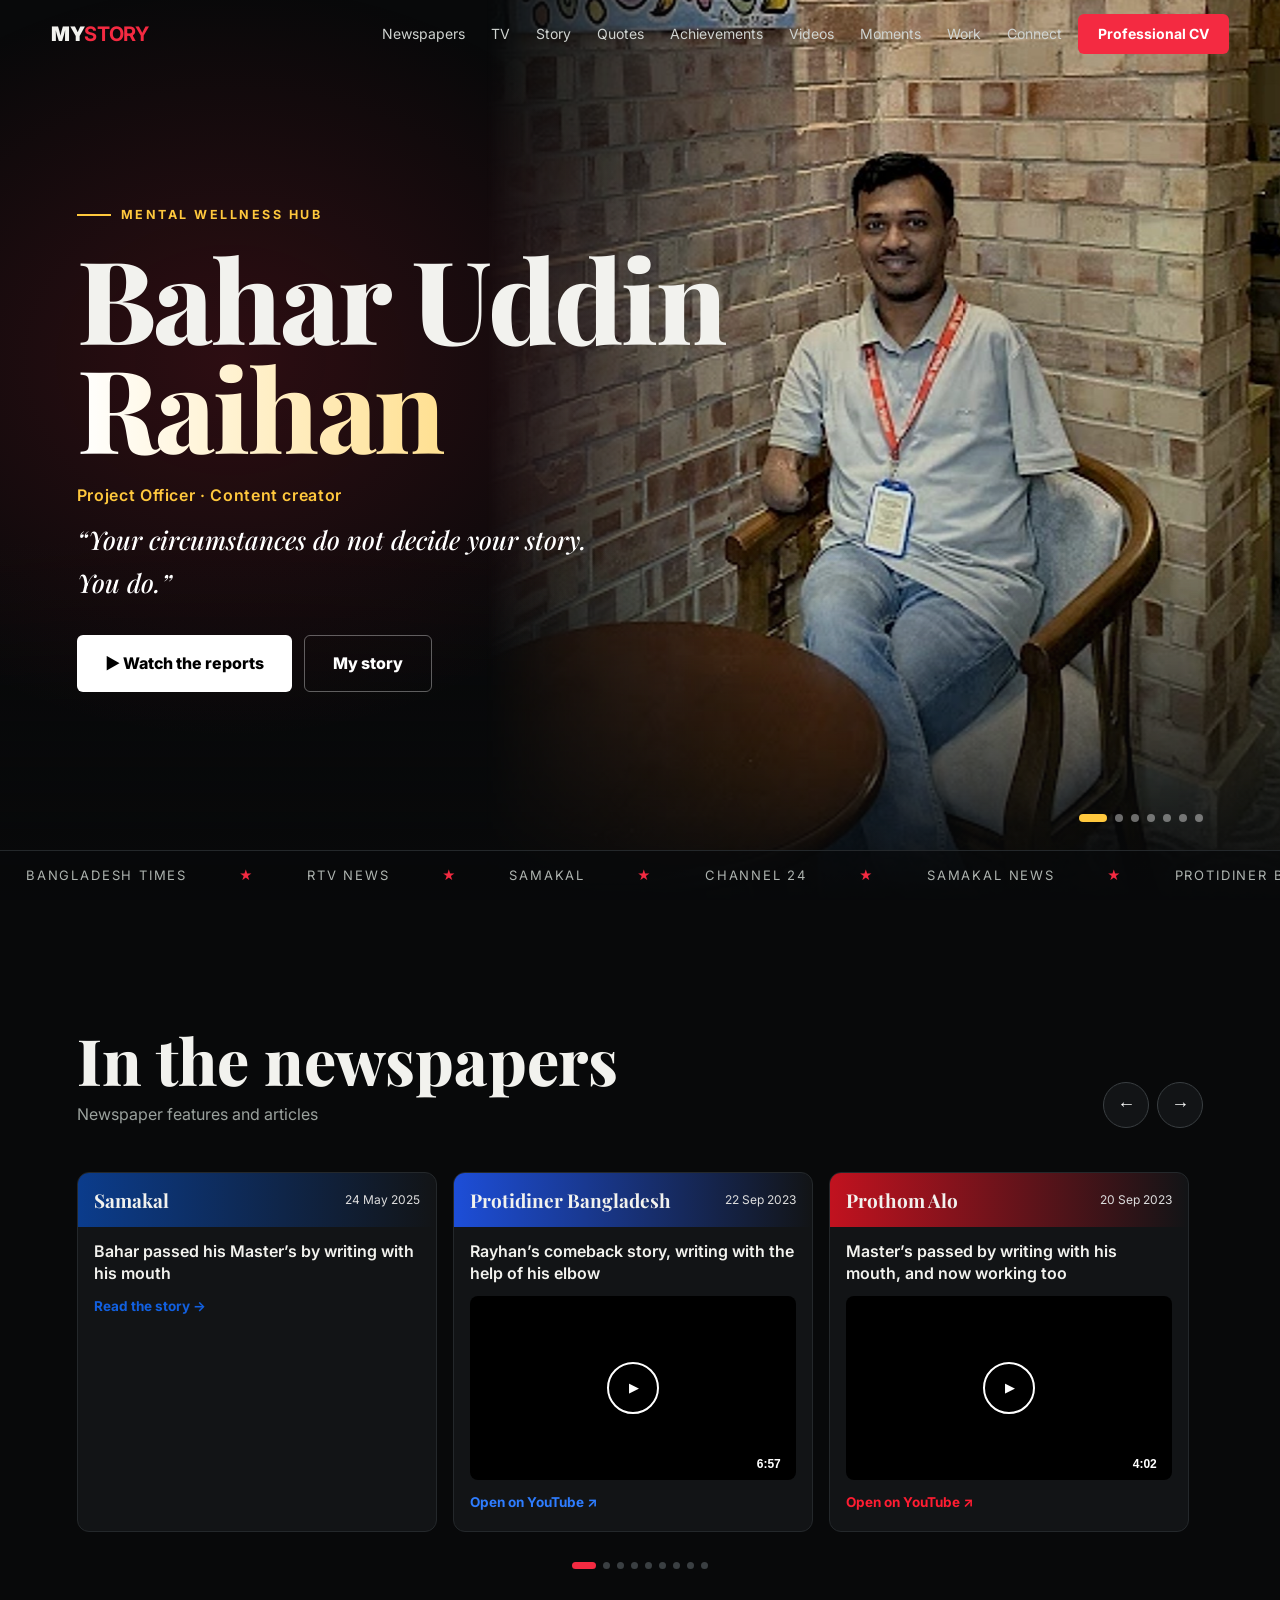
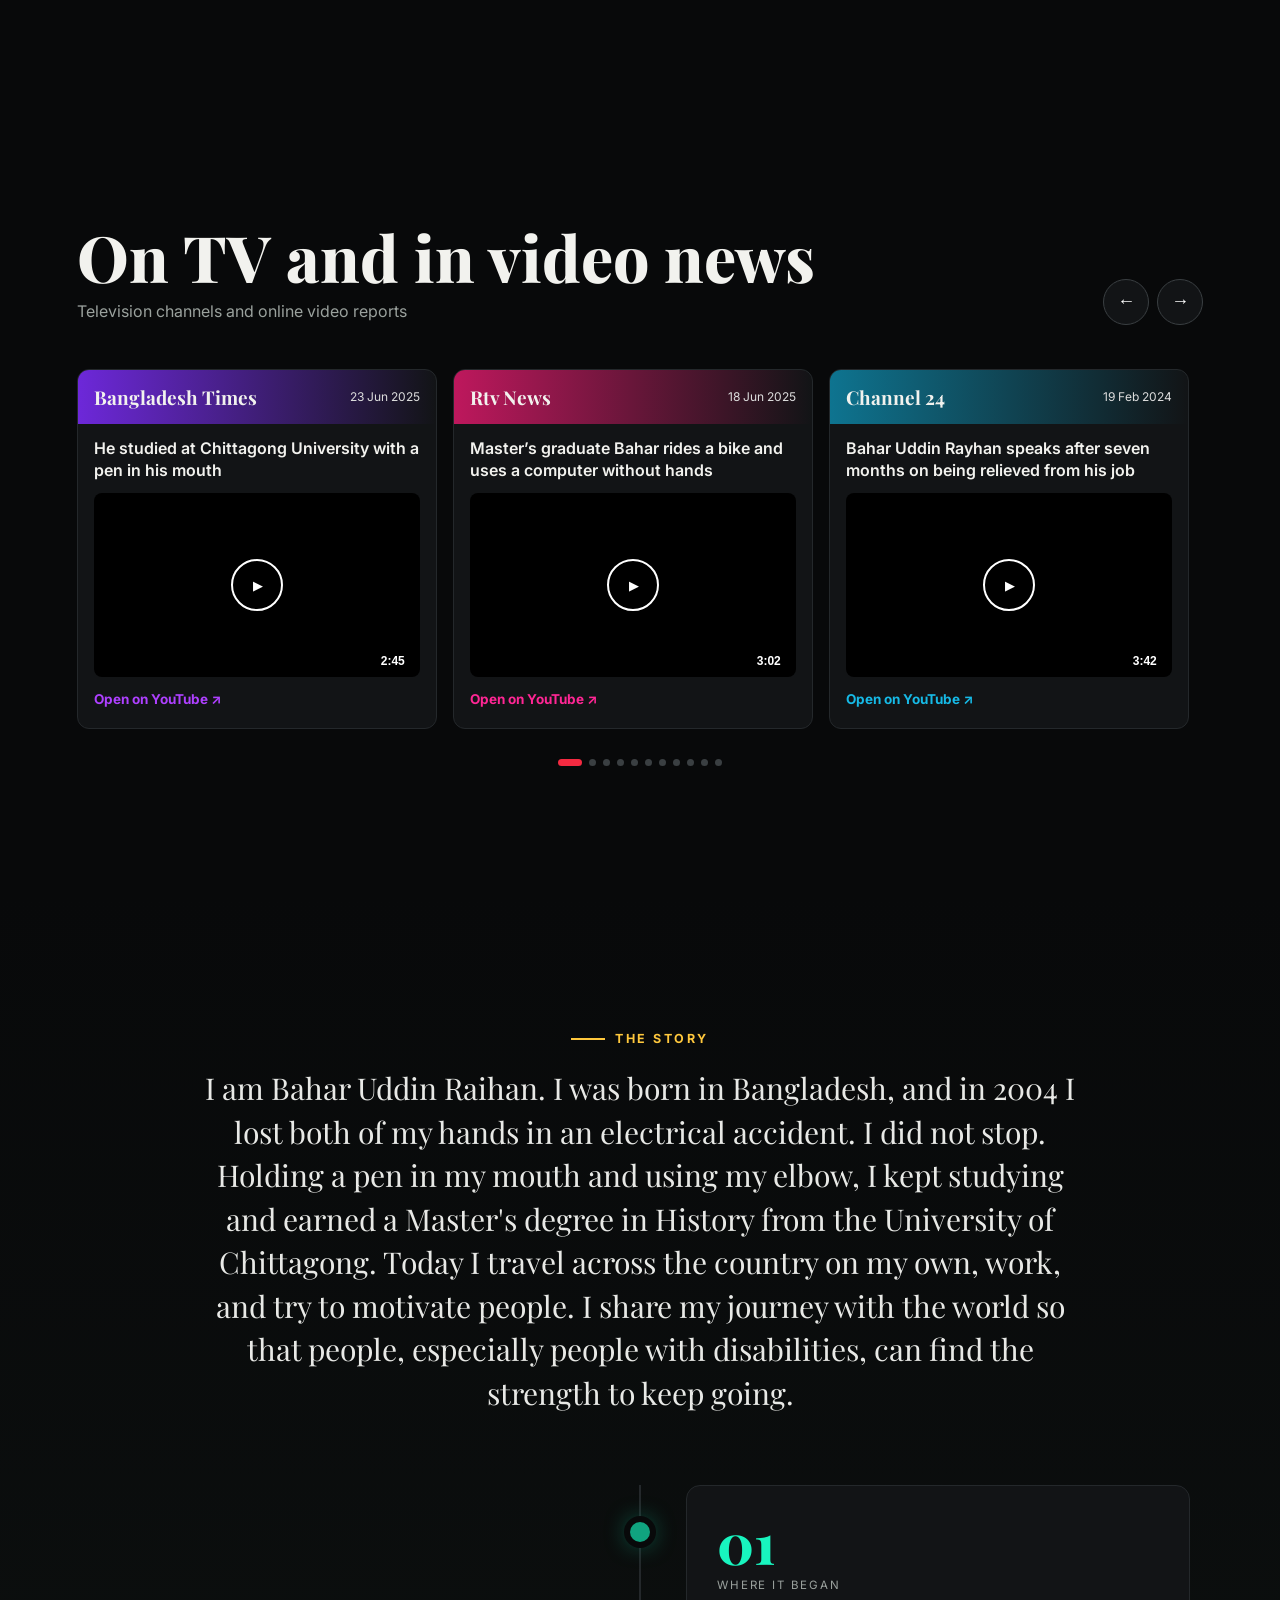
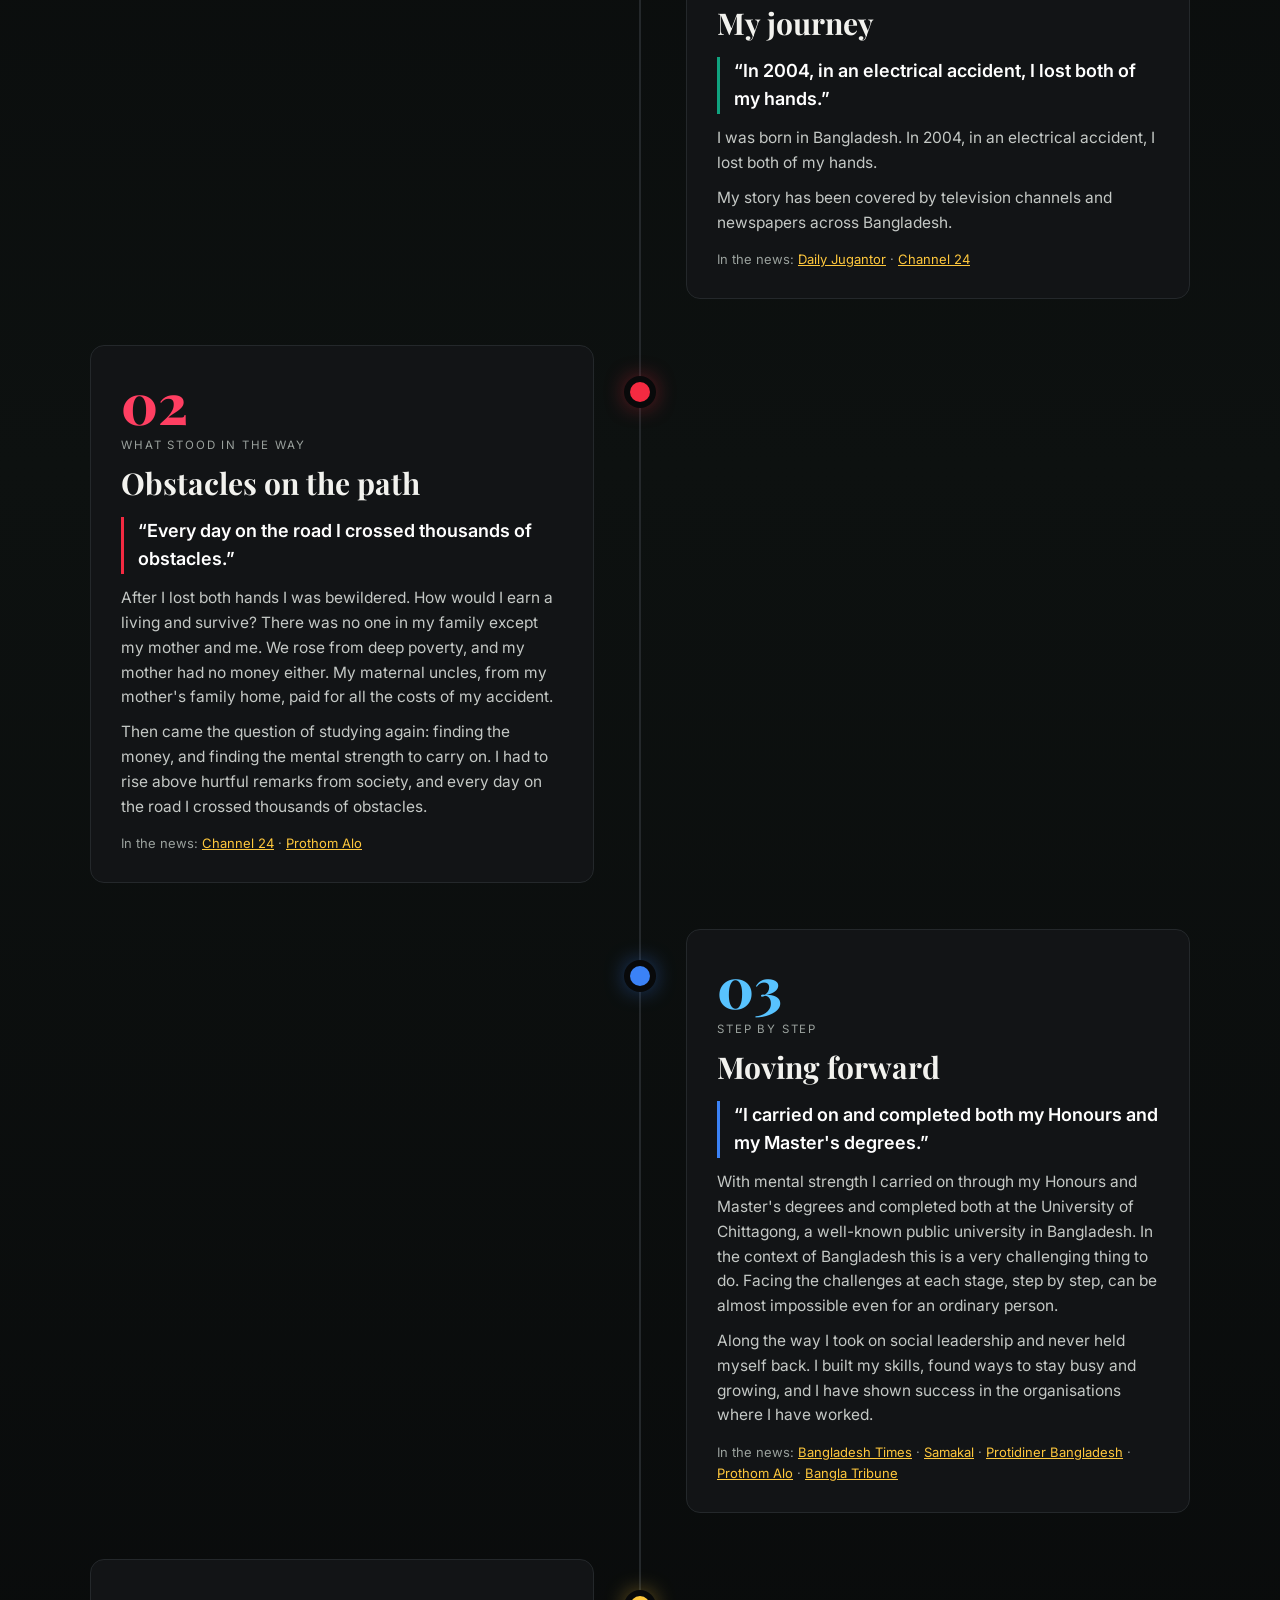
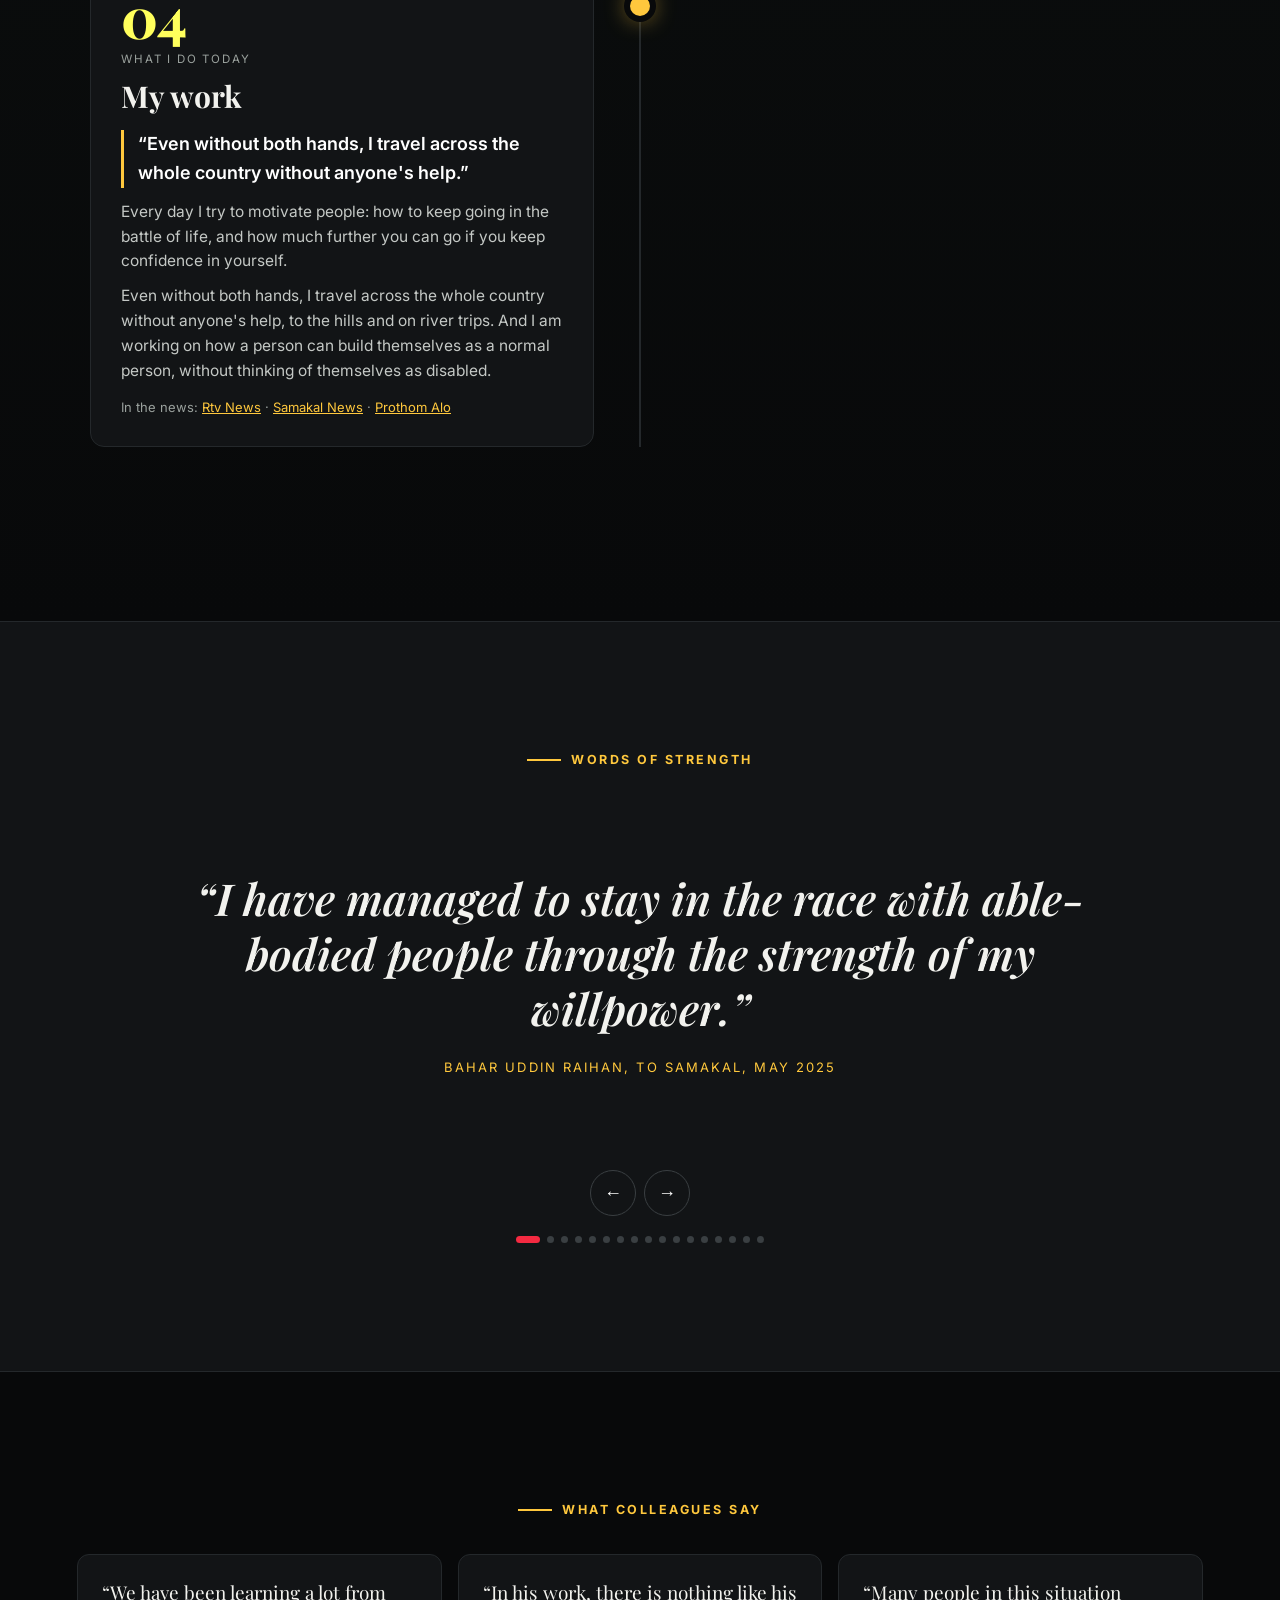
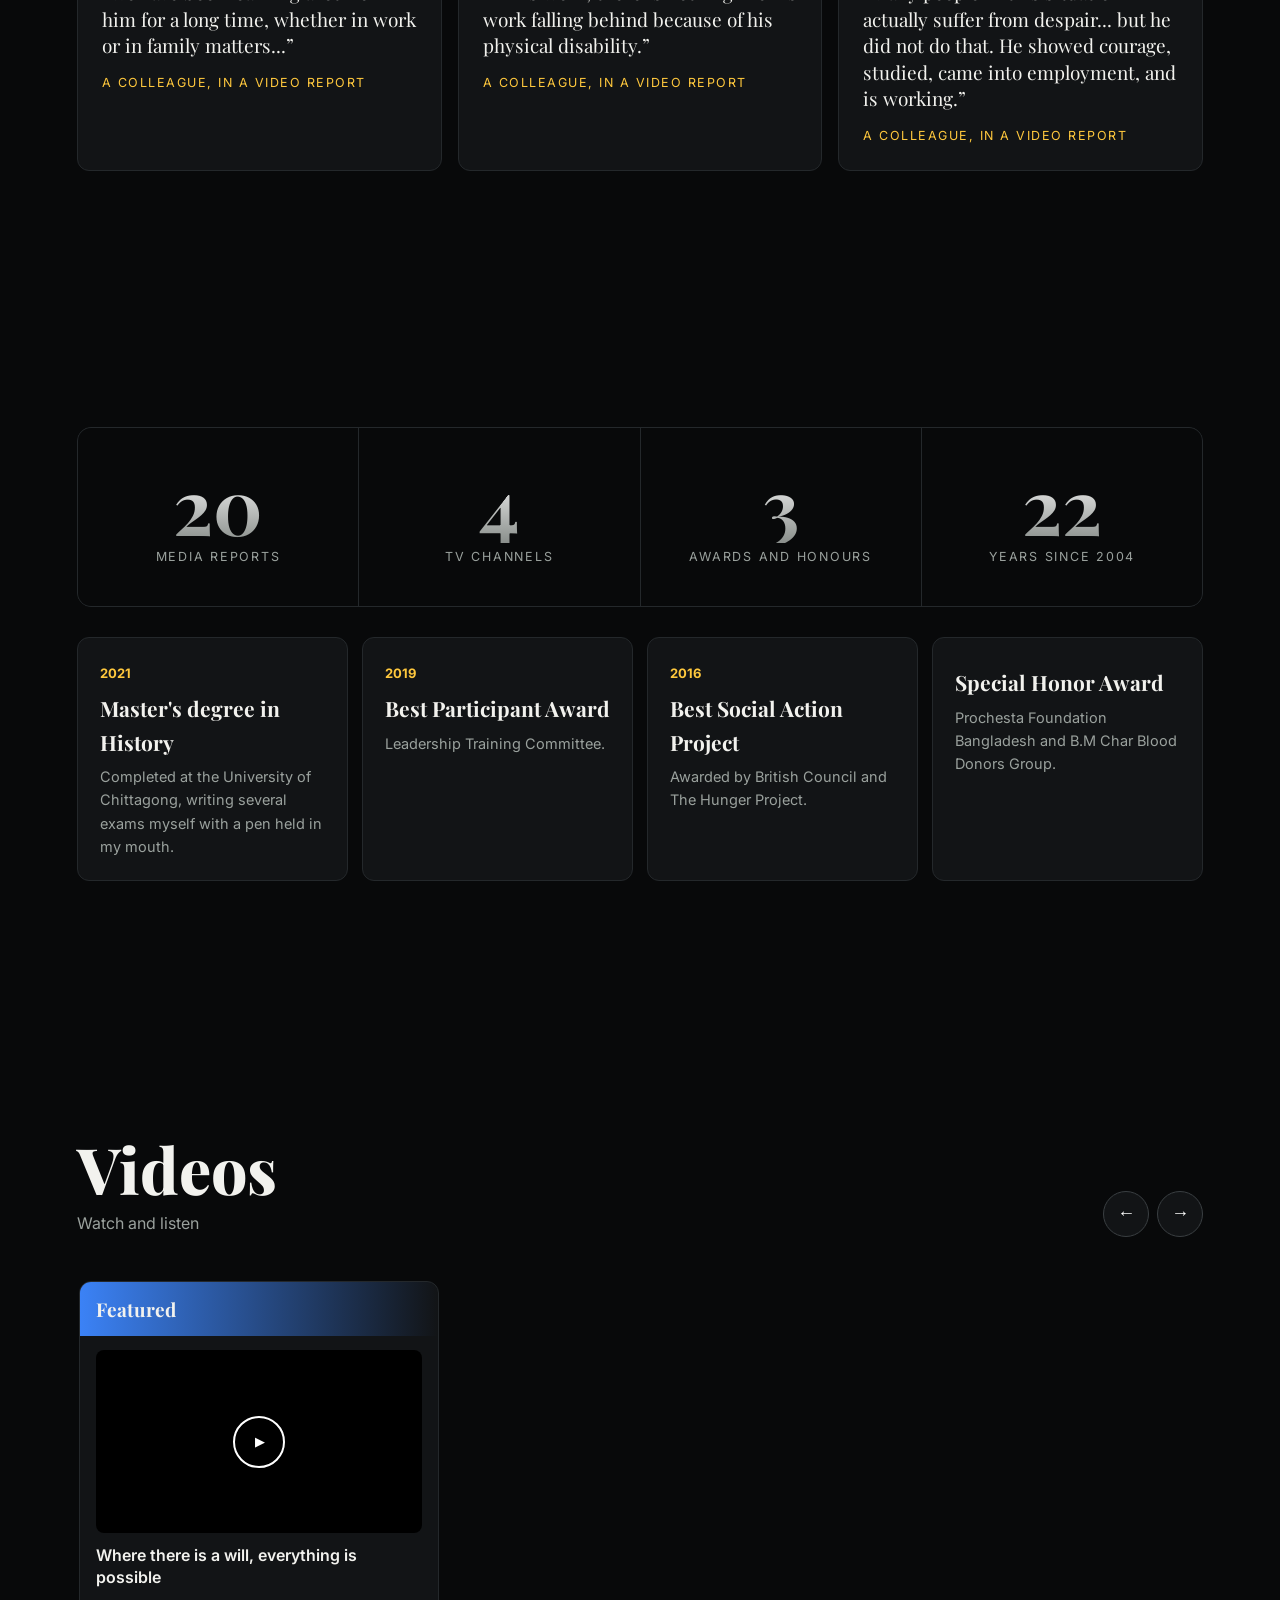
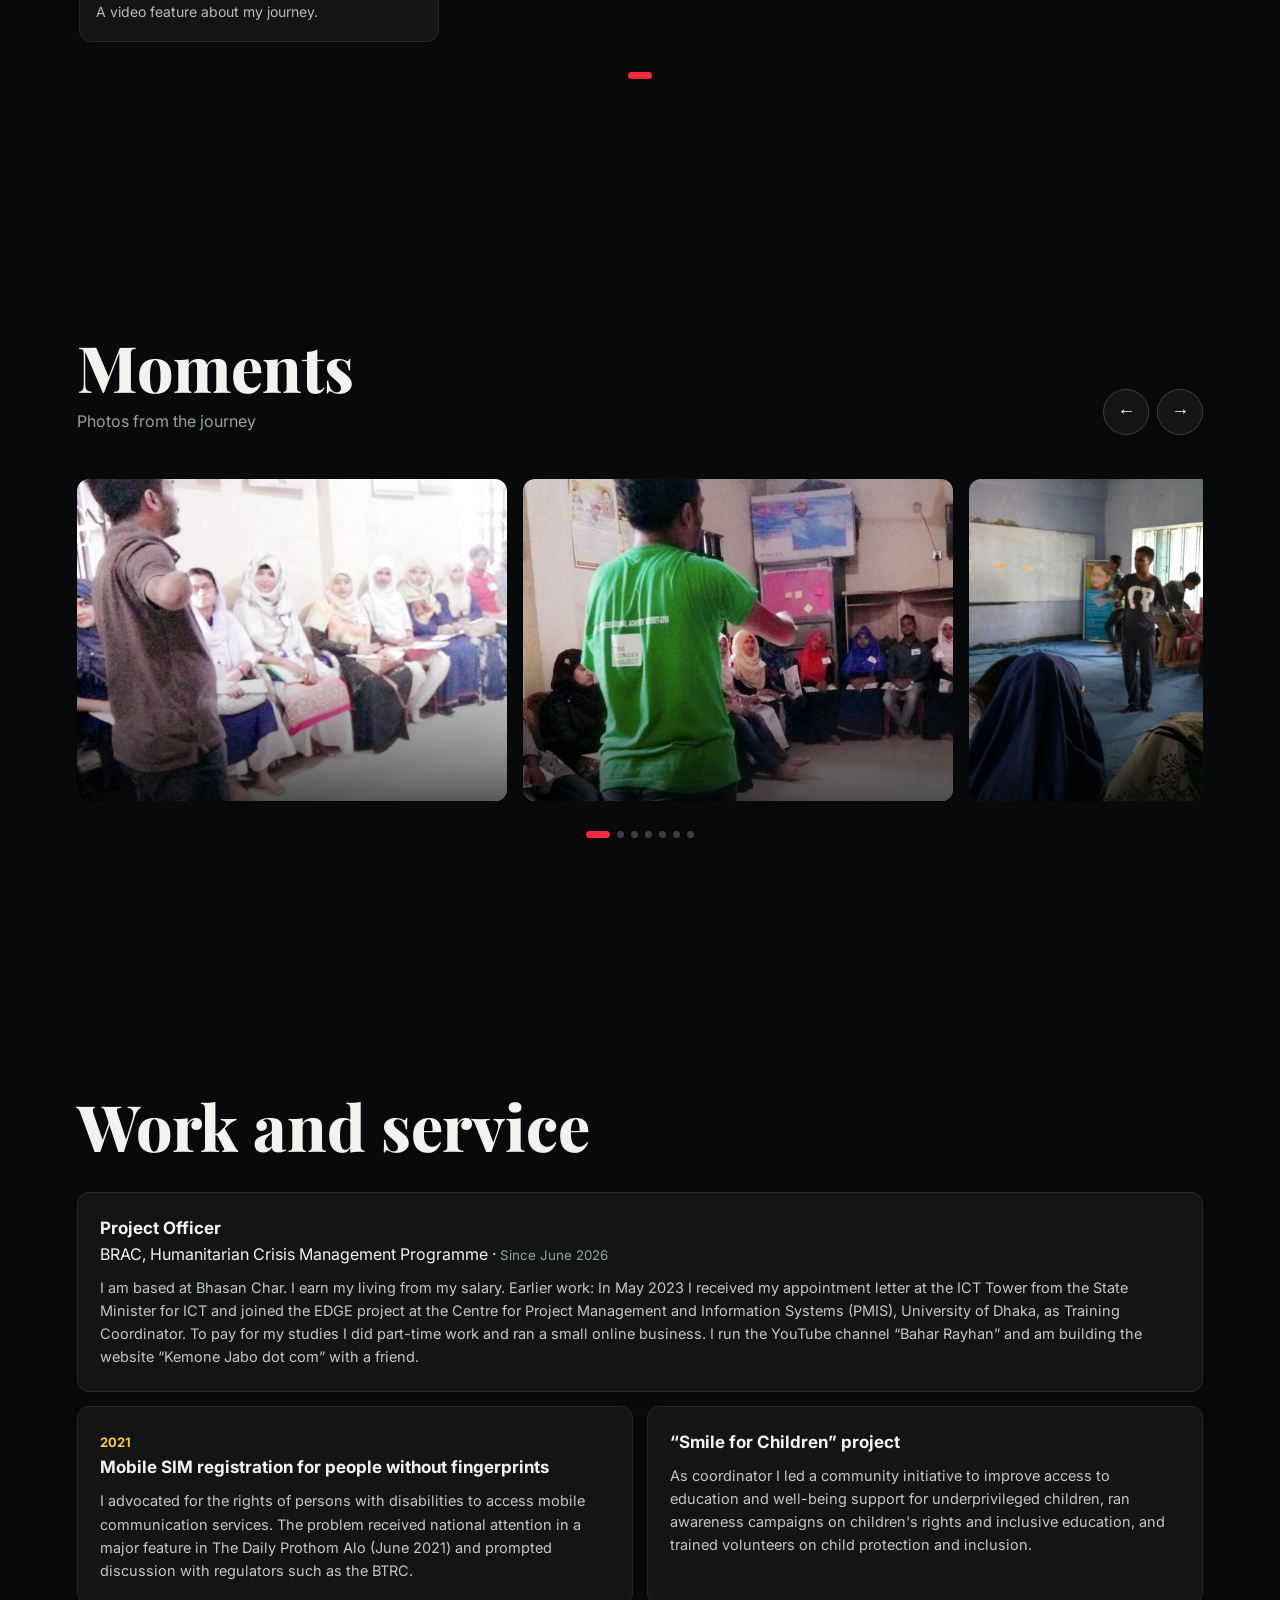
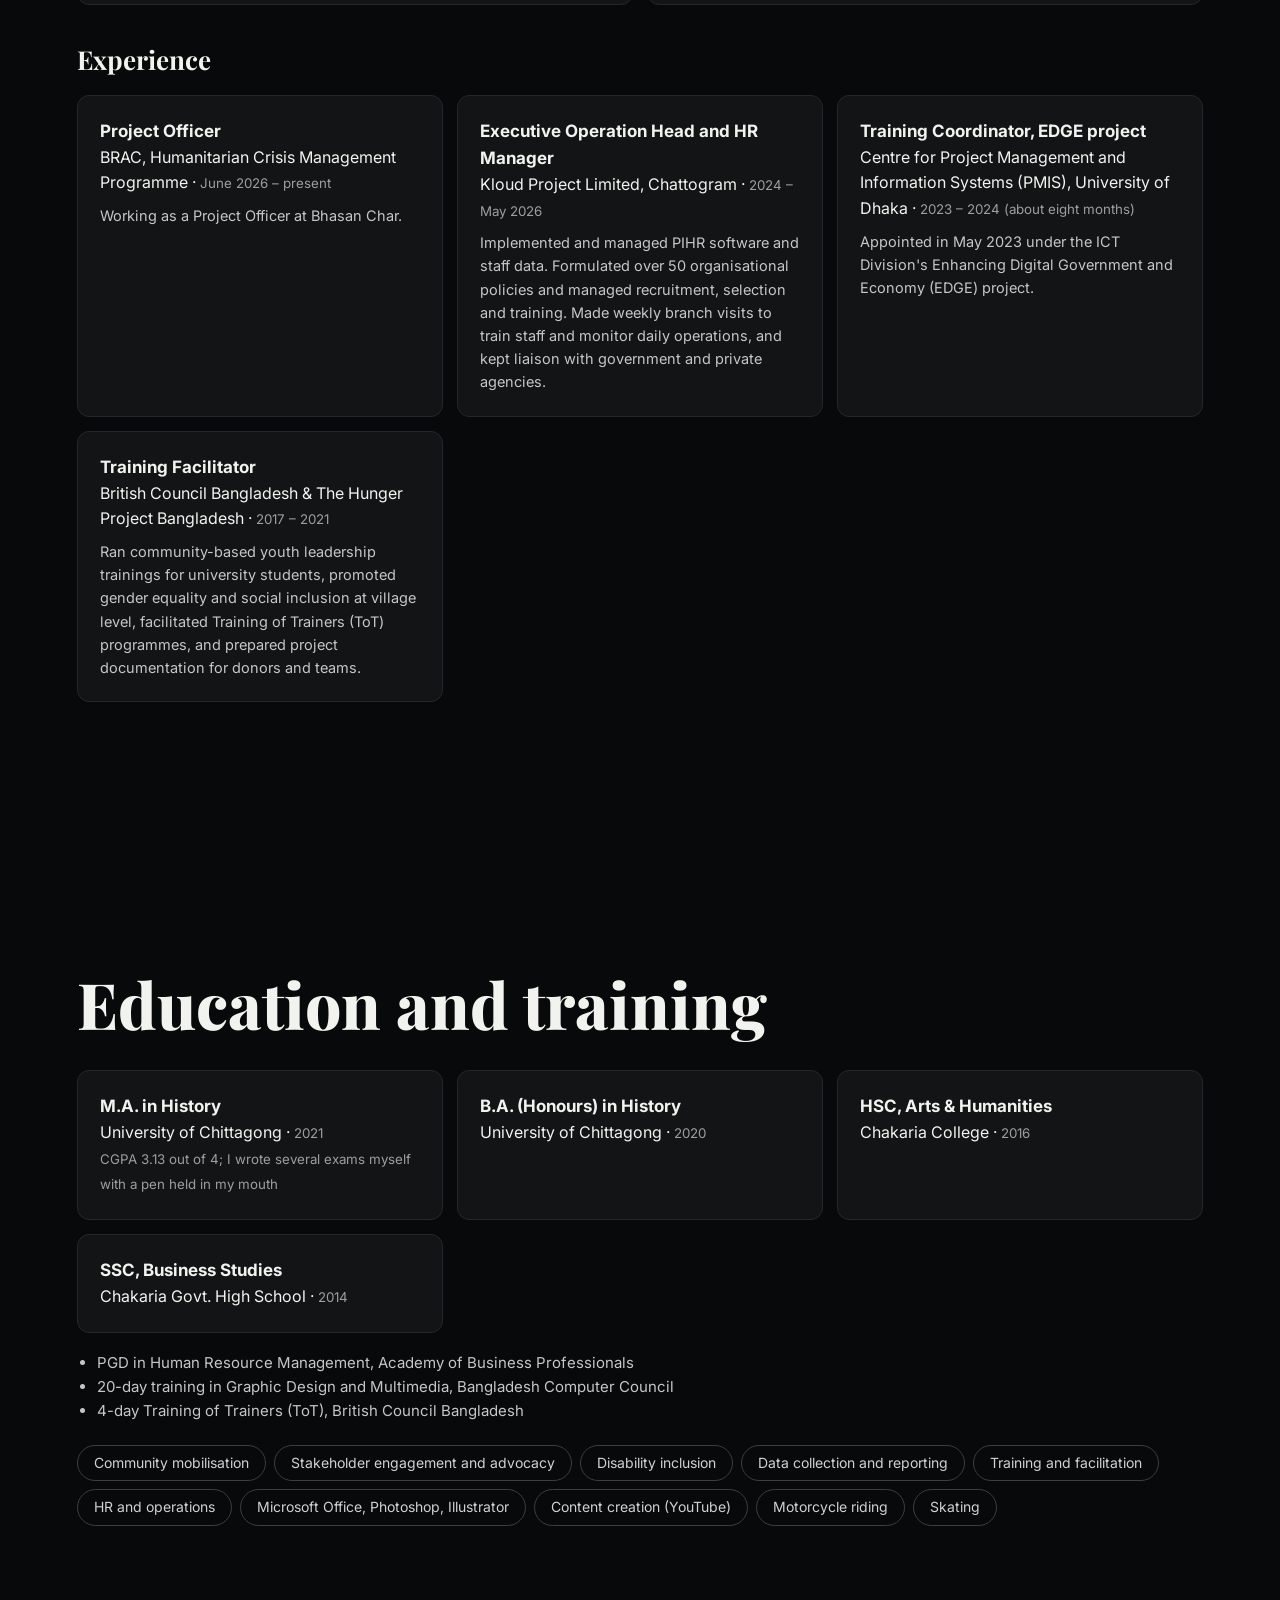
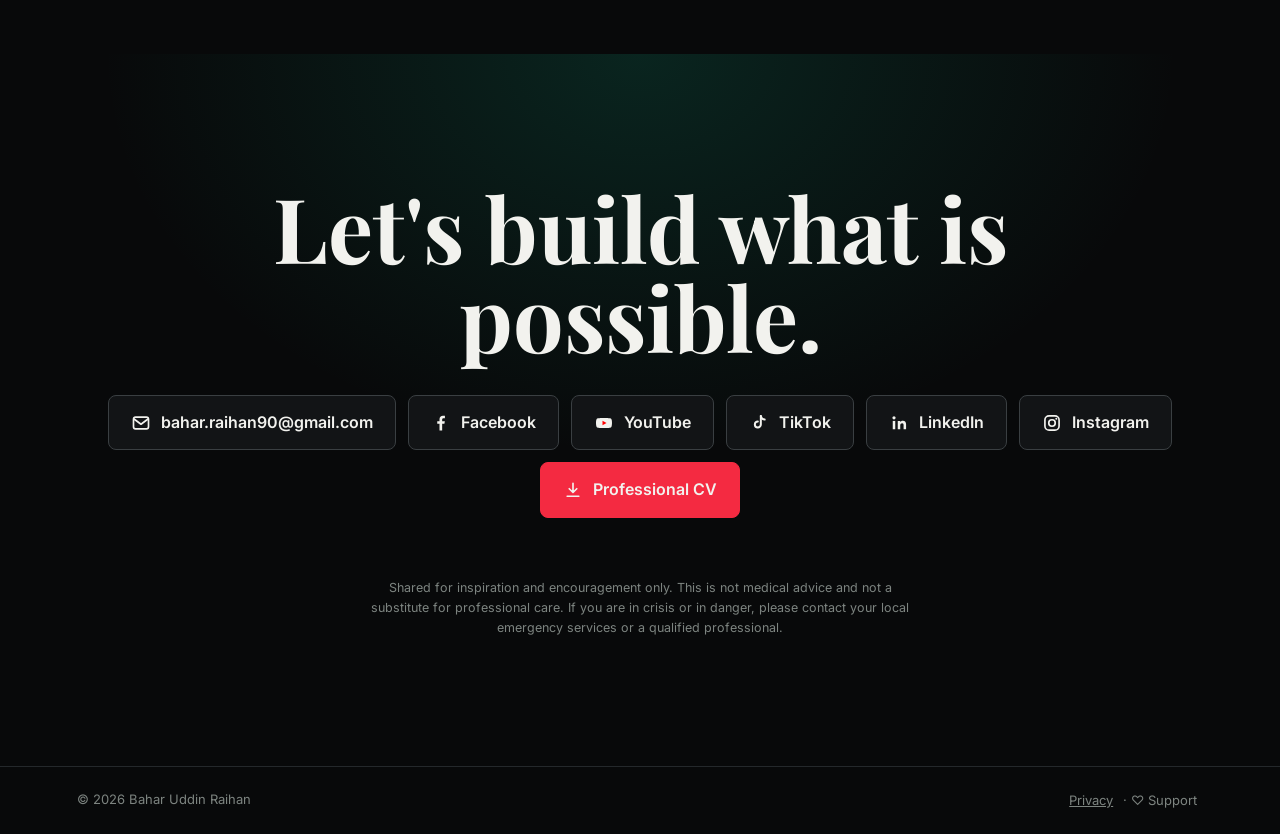
==== commit 6b961bd9: "Add files via upload" ====
--- a/index.html
+++ b/index.html
@@ -39,7 +39,7 @@
   <p id="supportMsg" style="margin-top:8px;color:#c4c8c5"></p>
   <ul id="supportList"></ul>
 </dialog>
-<script src="content.js?v=44d760ab"></script>
+<script src="content.js?v=c93c5c2a"></script>
 <script src="icons.js?v=9d6781a3"></script>
 <script src="home.js?v=289a116e"></script>
 </body>
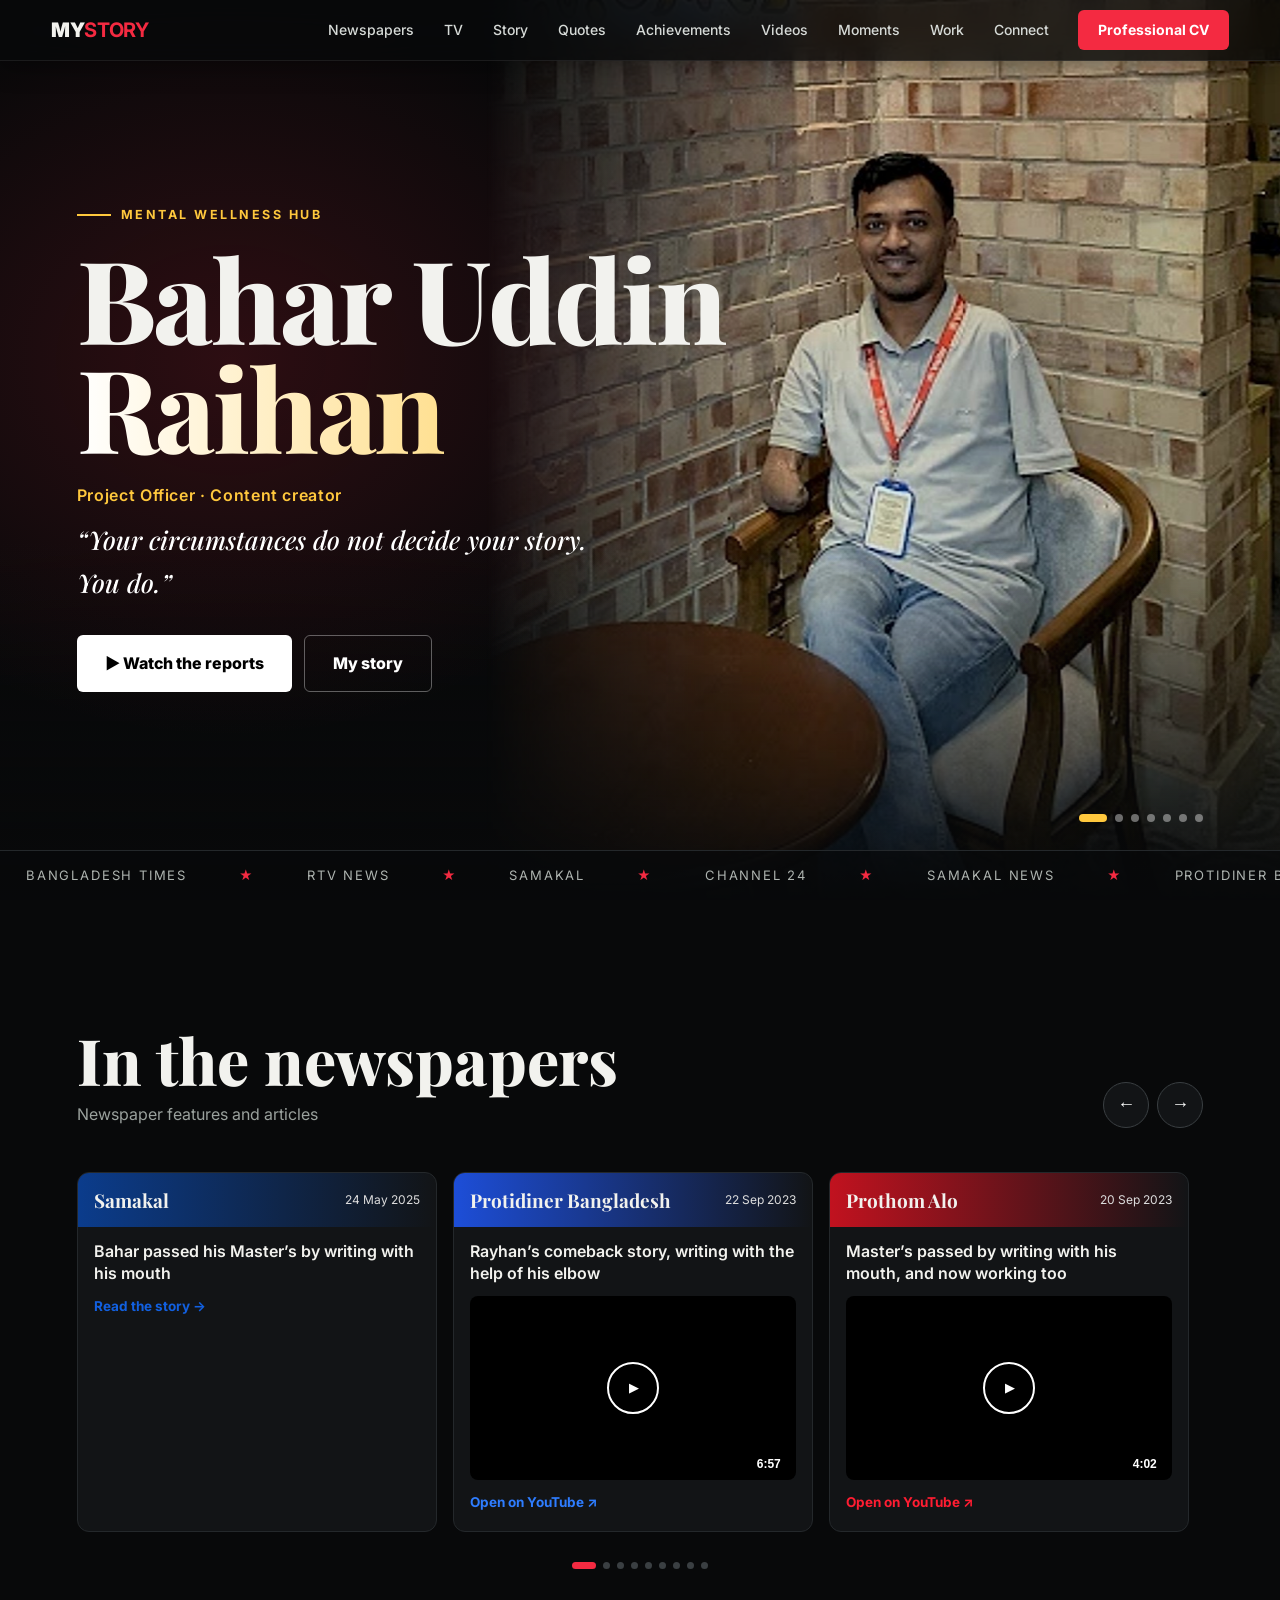
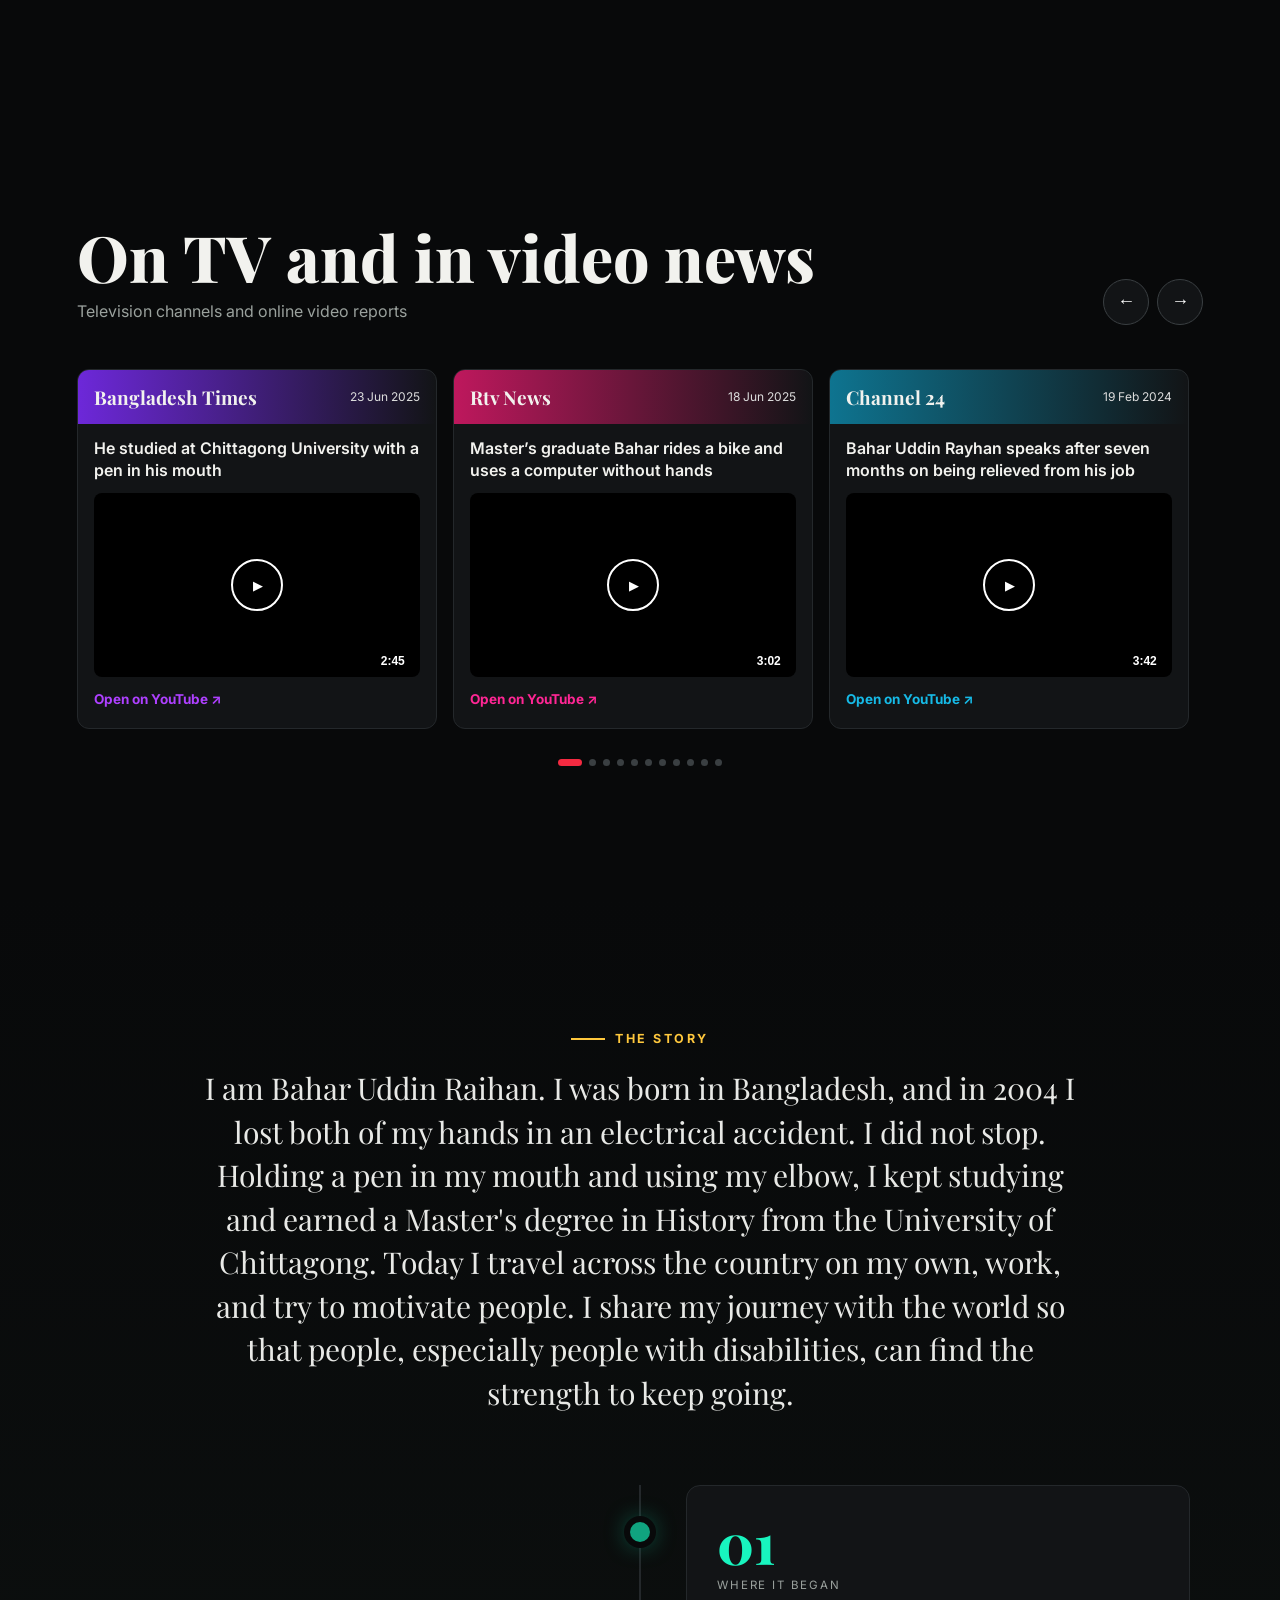
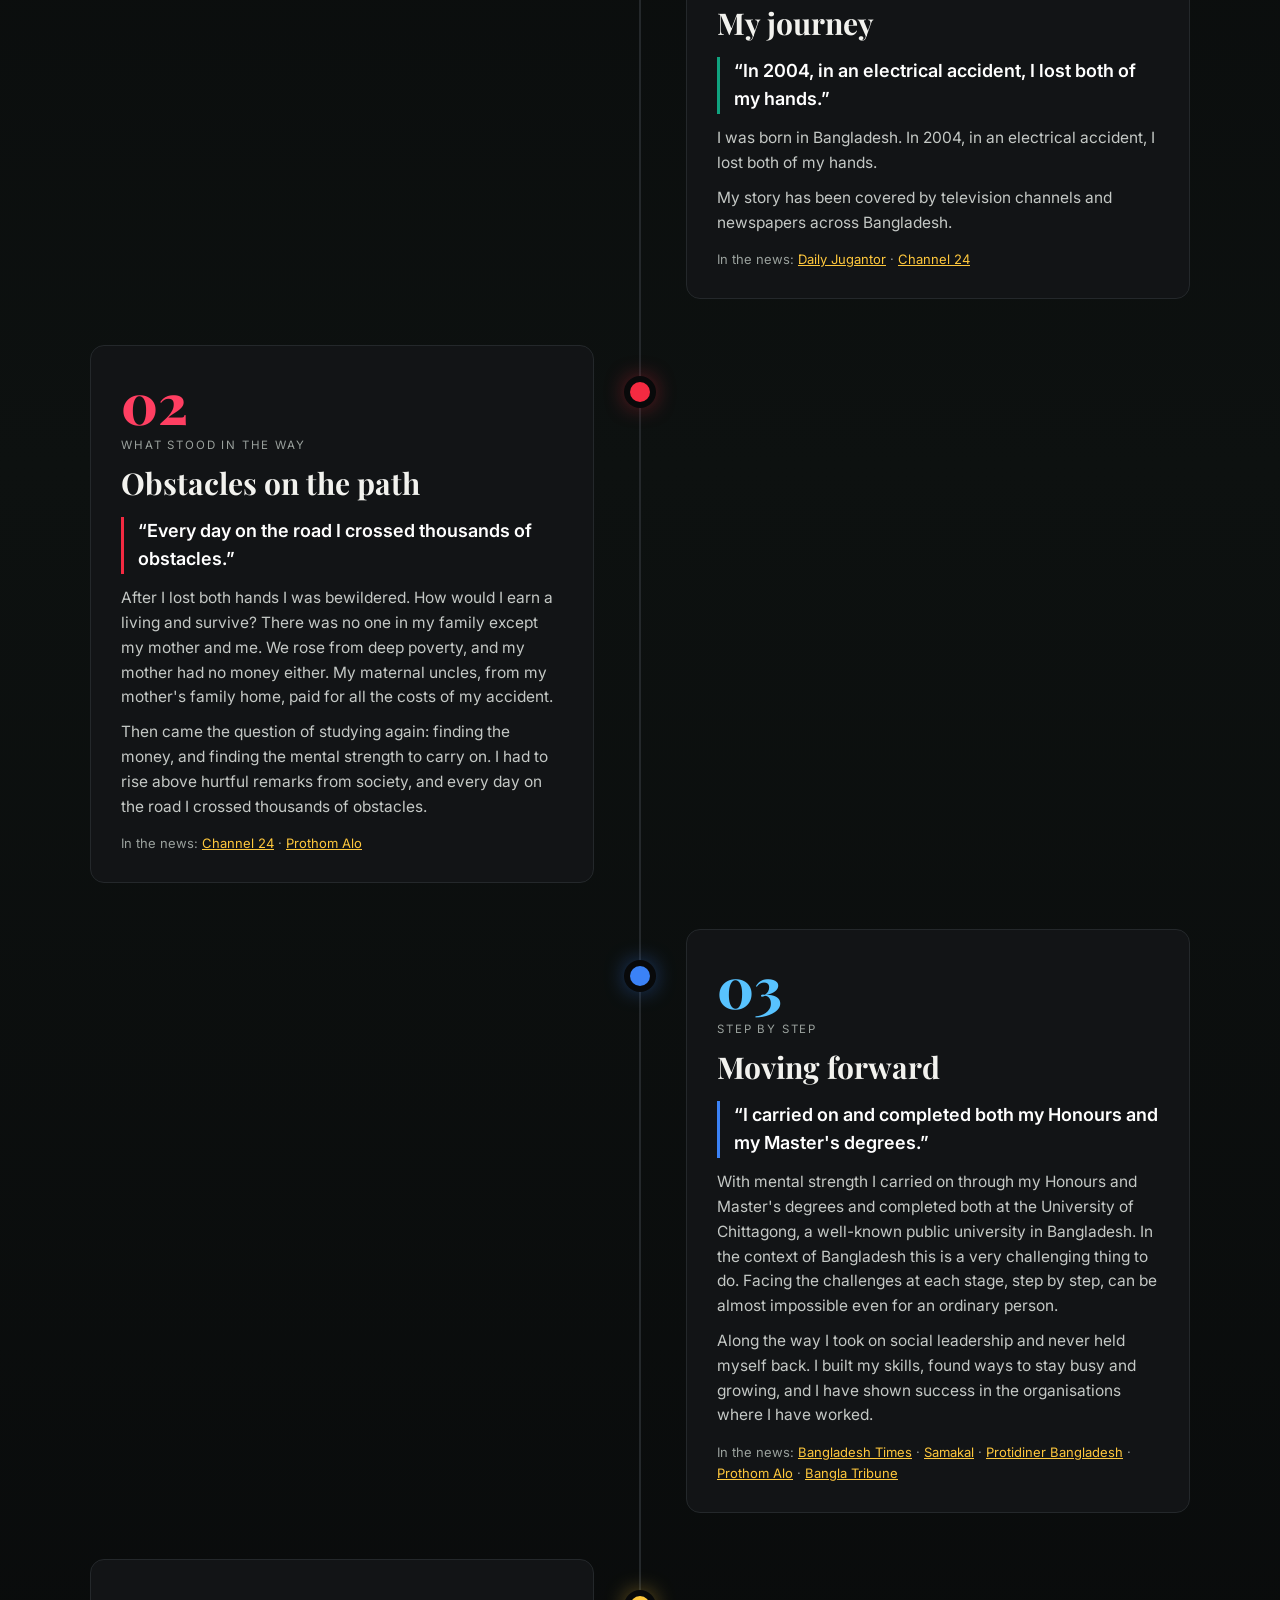
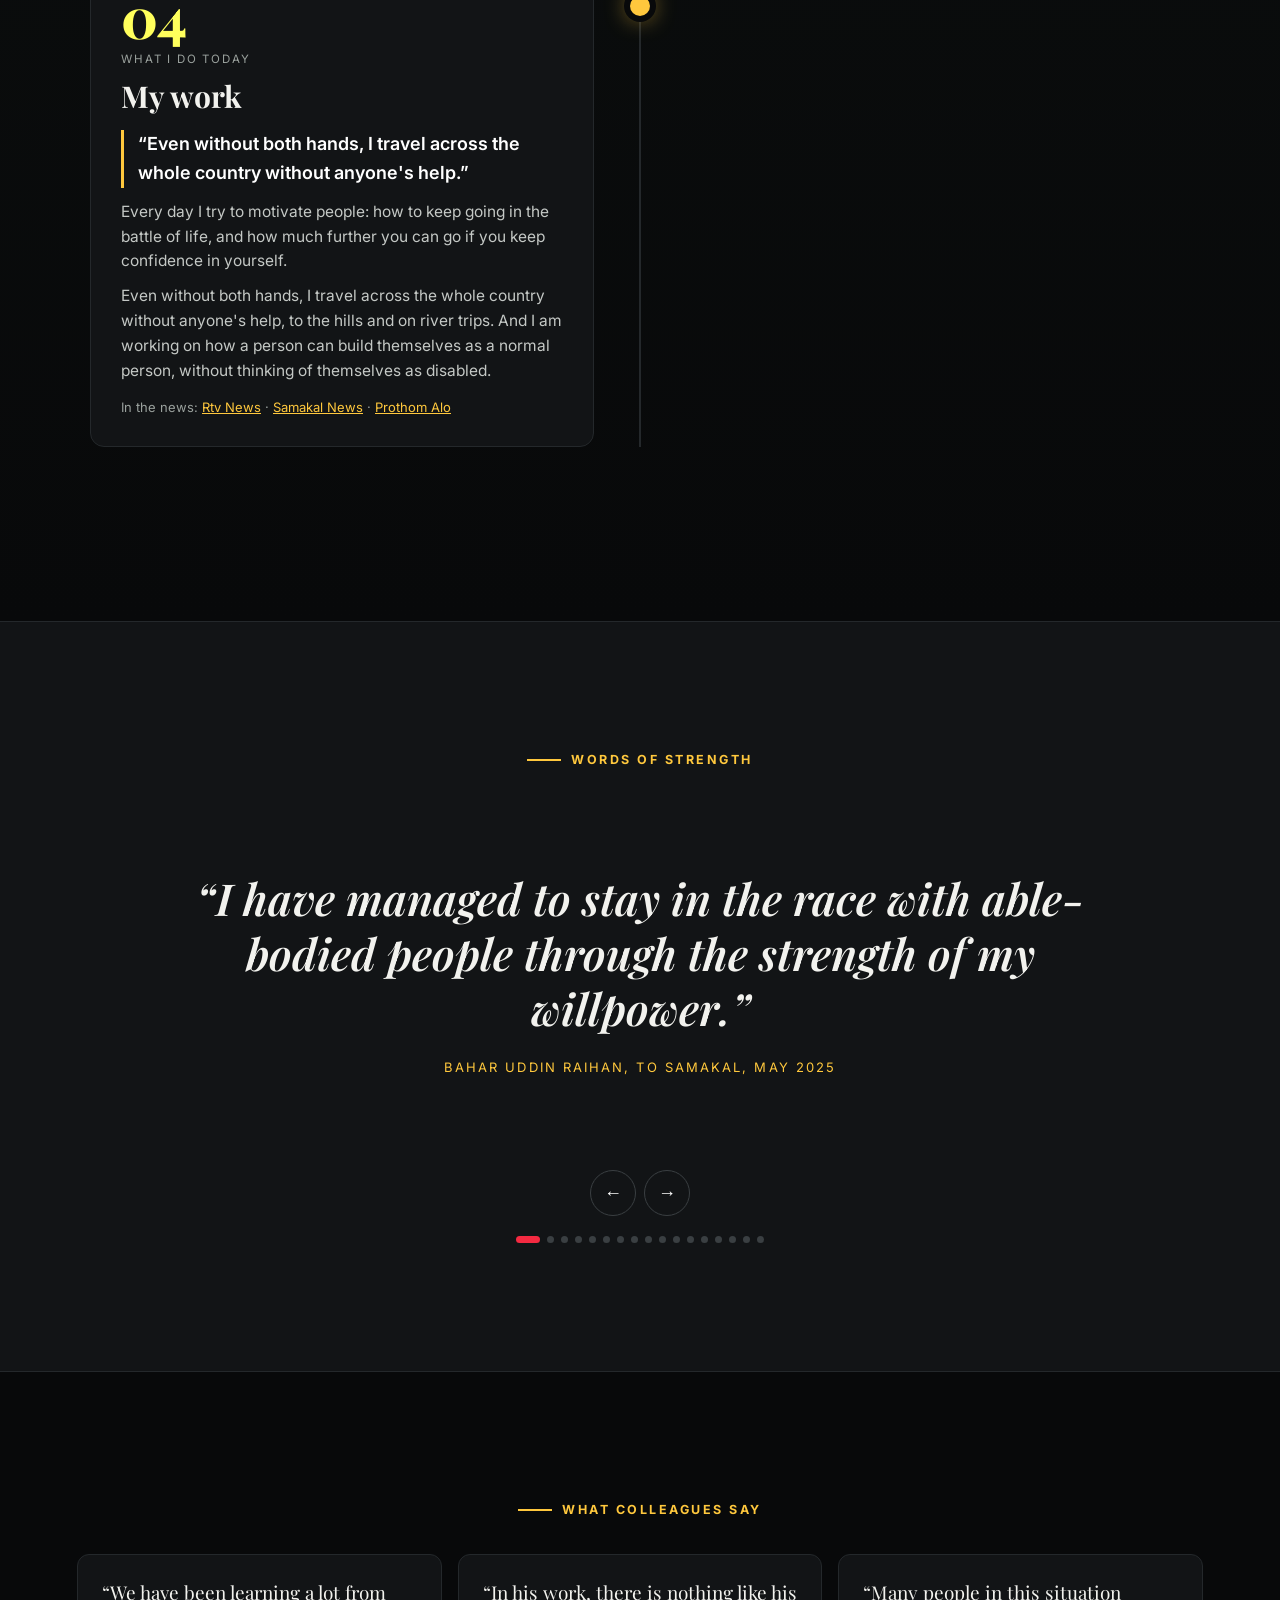
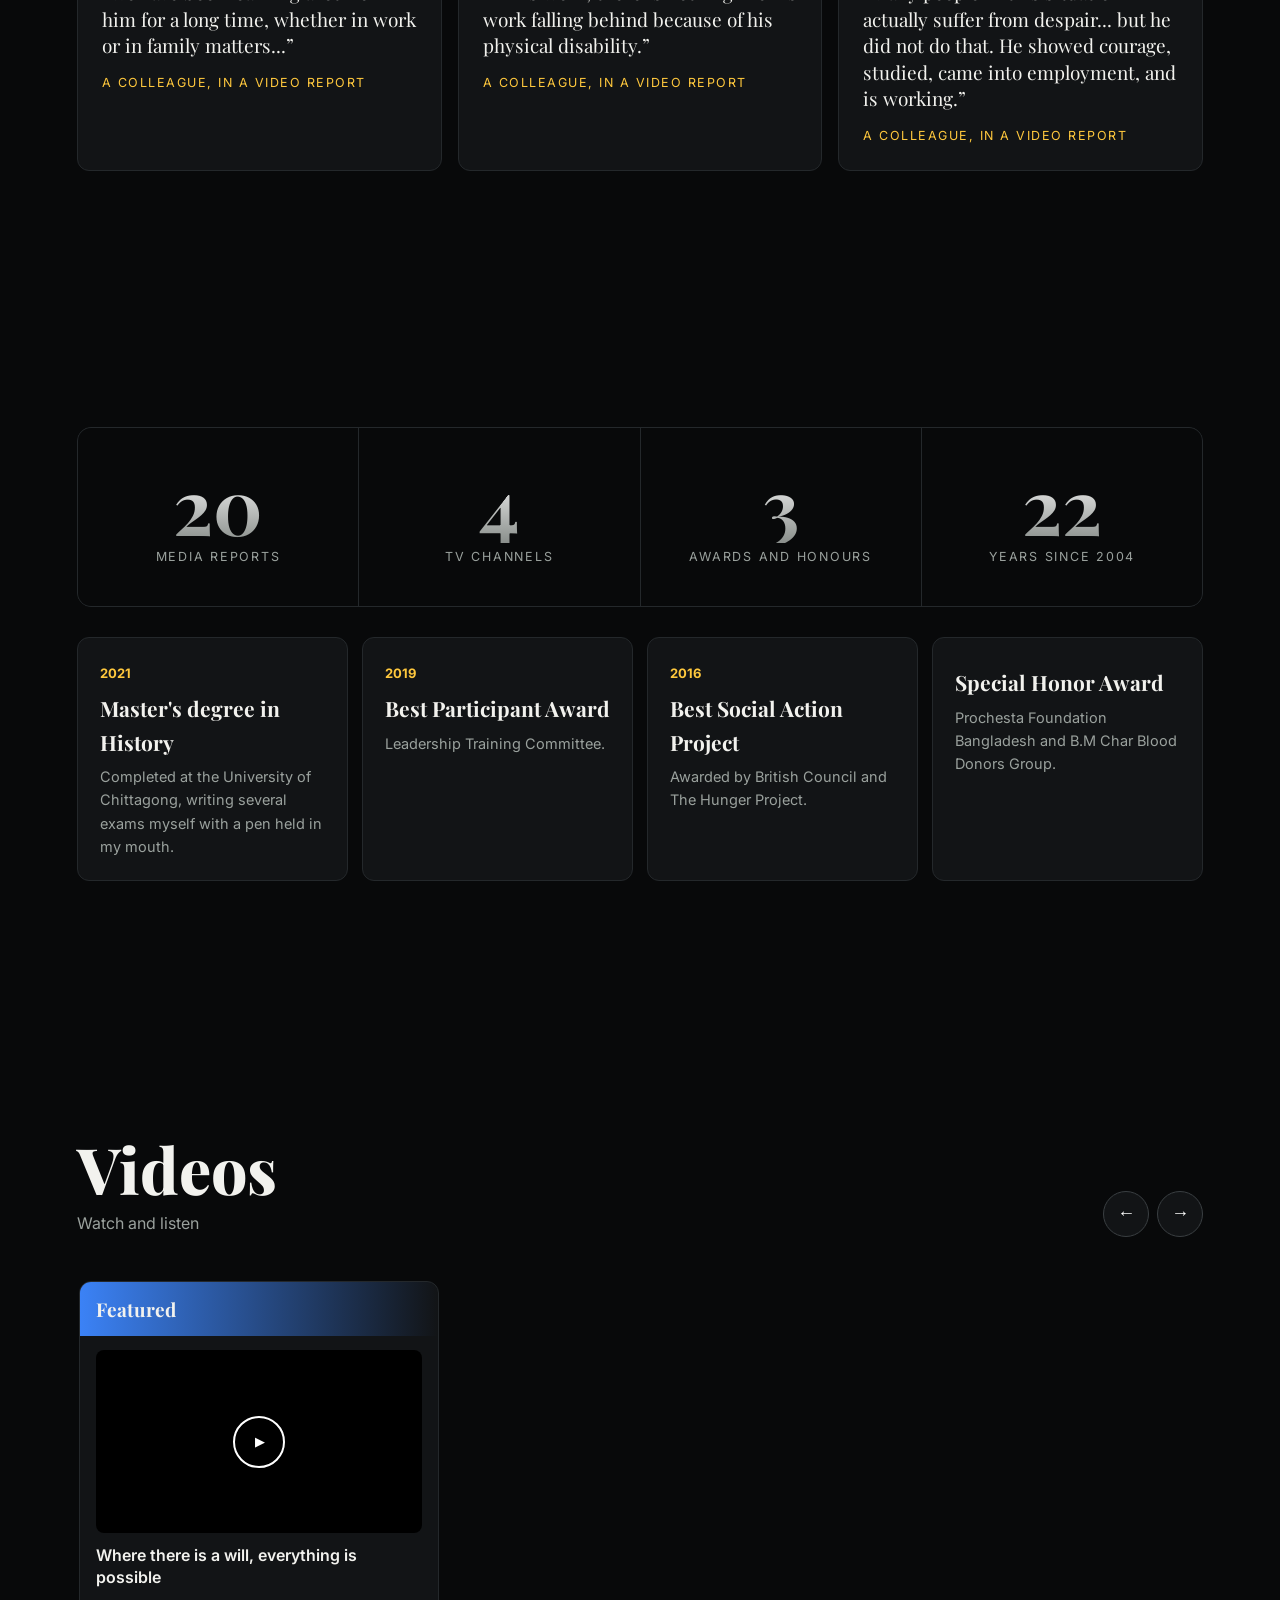
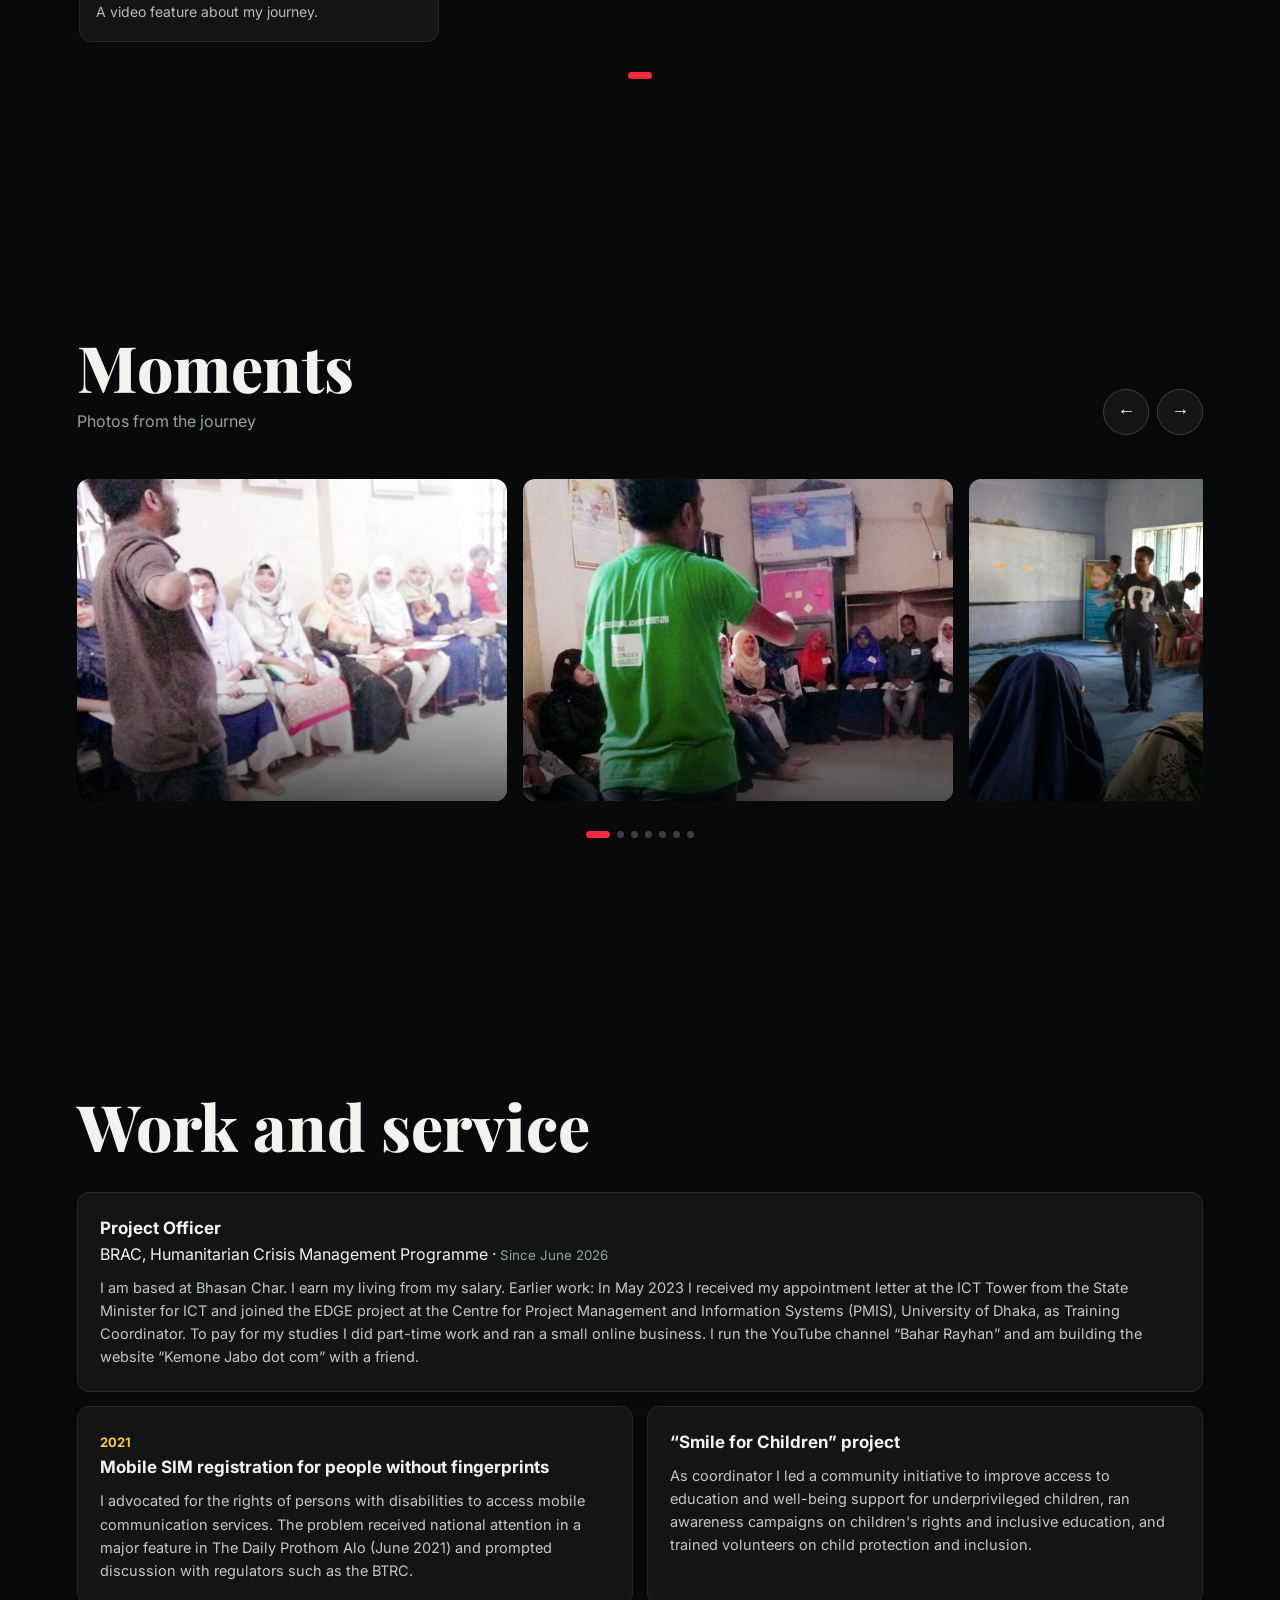
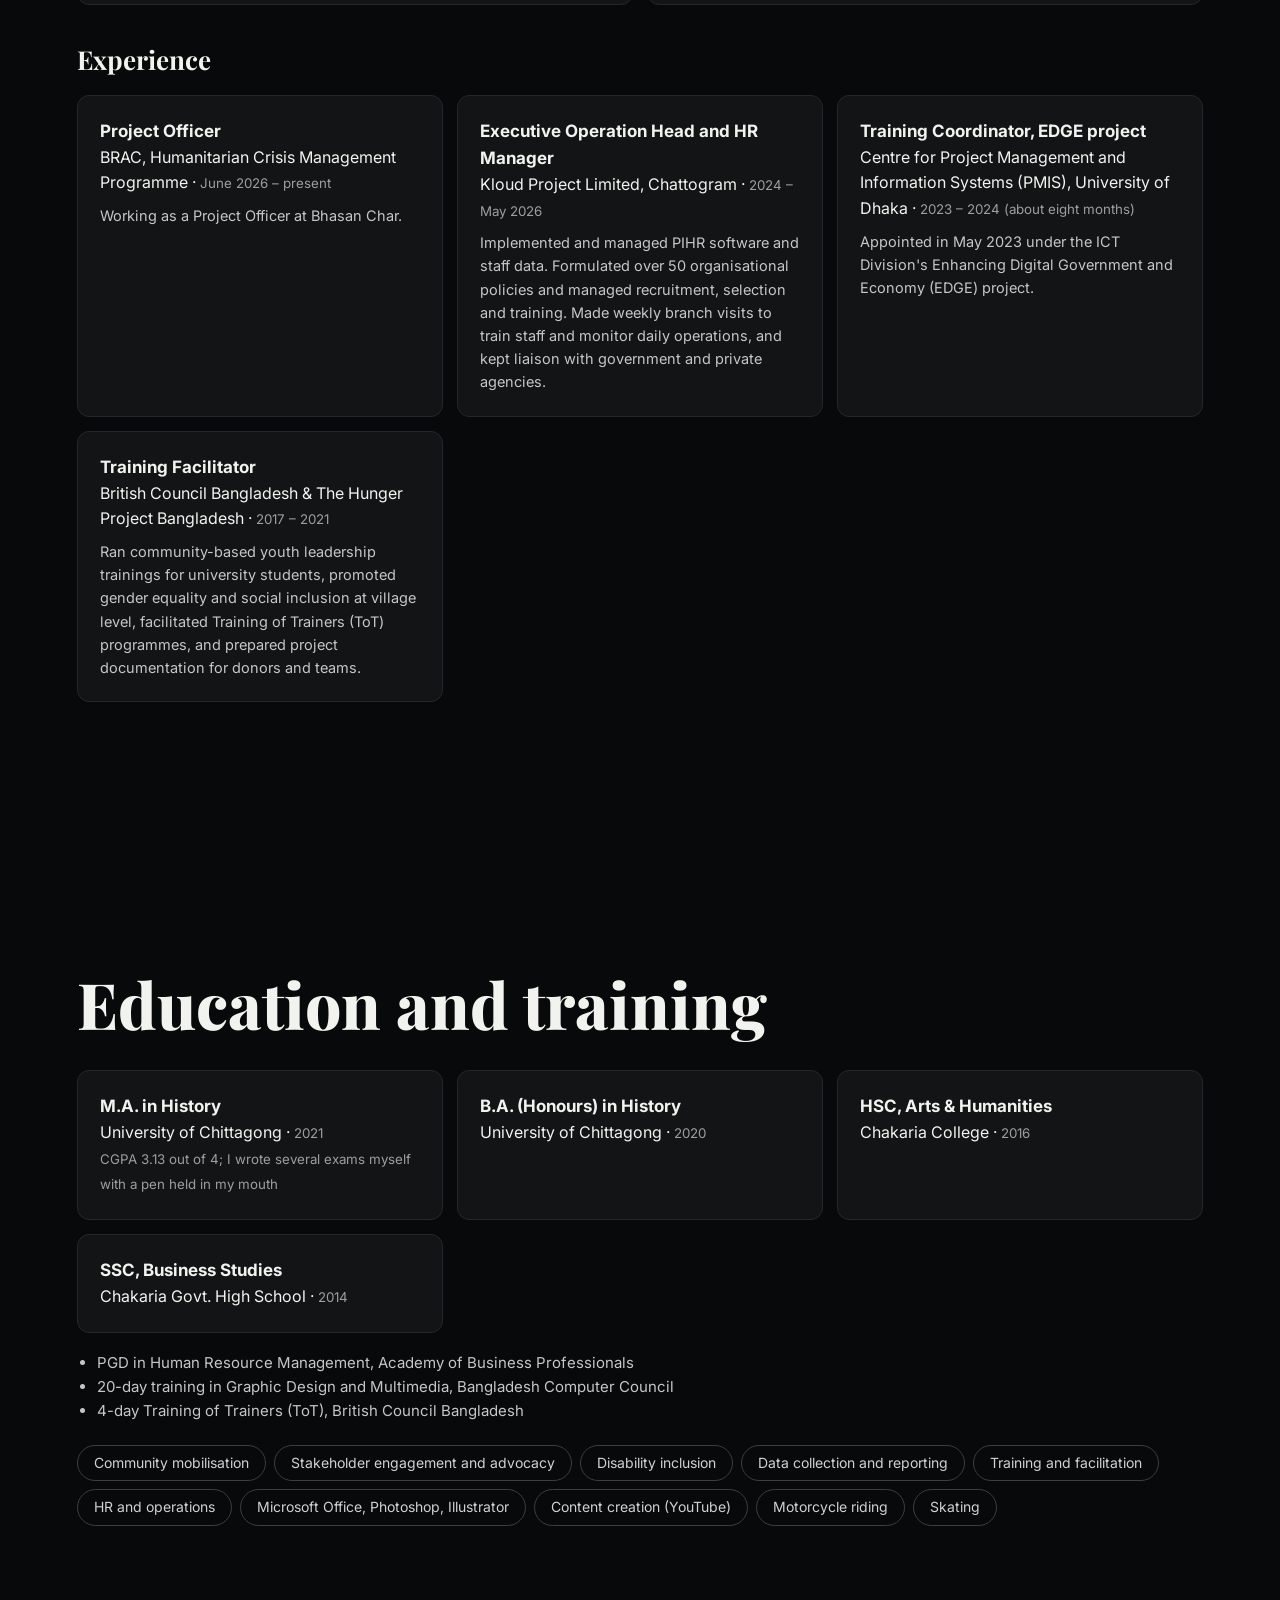
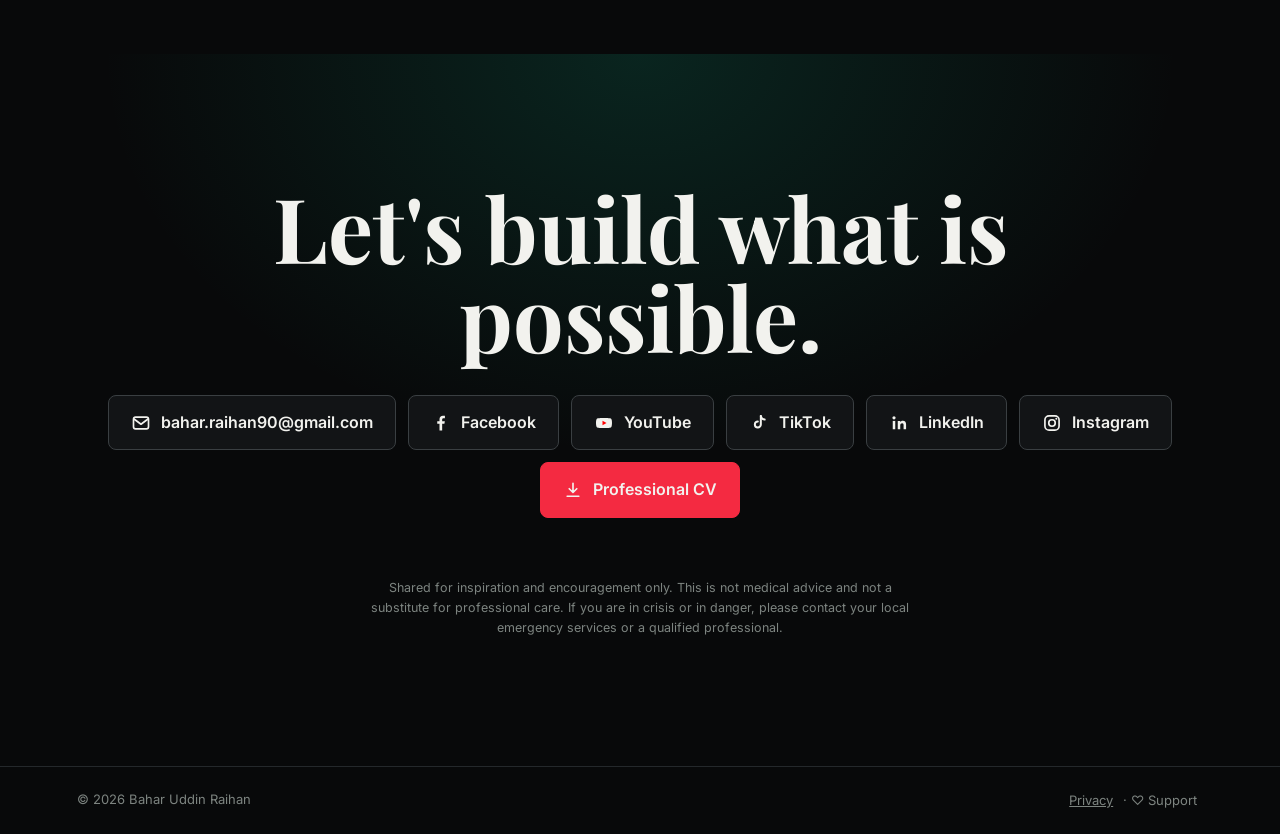
==== commit a51aa3a5: "Add files via upload" ====
--- a/index.html
+++ b/index.html
@@ -17,7 +17,7 @@
 <link rel="apple-touch-icon" href="icon-192.png">
 <link rel="preconnect" href="https://fonts.googleapis.com">
 <link href="https://fonts.googleapis.com/css2?family=Inter:wght@400;500;600;700;800;900&family=Playfair+Display:ital,wght@0,700;0,800;1,600&display=swap" rel="stylesheet">
-<link rel="stylesheet" href="home.css?v=6c86bbe3">
+<link rel="stylesheet" href="home.css?v=2a7e2650">
 </head>
 <body data-page="home">
 <div id="demoBar" class="demobar" hidden>Demo mode: sample items are shown. They never appear on the live site.</div>
@@ -41,6 +41,6 @@
 </dialog>
 <script src="content.js?v=c93c5c2a"></script>
 <script src="icons.js?v=9d6781a3"></script>
-<script src="home.js?v=289a116e"></script>
+<script src="home.js?v=adef58a3"></script>
 </body>
 </html>
--- a/home.css
+++ b/home.css
@@ -6,19 +6,19 @@
 [hidden]{display:none!important}
 .demobar{background:var(--gold);color:#000;font-size:12px;font-weight:600;padding:3px 12px;position:fixed;left:50%;transform:translateX(-50%);bottom:8px;border-radius:99px;z-index:80}
 /* nav */
-.nav{position:fixed;inset:0 0 auto 0;z-index:50;display:flex;justify-content:space-between;align-items:center;gap:16px;padding:14px clamp(18px,4vw,56px);transition:.4s}
-.nav.solid,.nav.open{background:rgba(8,9,10,.9);backdrop-filter:blur(12px);border-bottom:1px solid var(--line)}
+.nav{position:fixed;inset:0 0 auto 0;z-index:50;display:flex;justify-content:space-between;align-items:center;gap:16px;padding:10px clamp(18px,4vw,56px);background:rgba(8,9,10,.82);backdrop-filter:blur(14px) saturate(1.4);-webkit-backdrop-filter:blur(14px) saturate(1.4);border-bottom:1px solid rgba(255,255,255,.08);box-shadow:0 6px 24px rgba(0,0,0,.35);transition:background .4s,padding .3s}
+.nav.solid,.nav.open{background:rgba(8,9,10,.95);padding-top:8px;padding-bottom:8px}
 .logo{font-weight:900;letter-spacing:-.02em;font-size:20px;text-decoration:none;white-space:nowrap}
 .logo b{color:var(--red)}
-.menu{display:flex;gap:26px;font-size:14px;color:#cfd3d0;margin-left:auto}
-.menu a{text-decoration:none}.menu a:hover{color:#fff}
-.cvbtn{background:var(--red);color:#fff;padding:9px 20px;border-radius:6px;font-weight:700;text-decoration:none;font-size:14px;white-space:nowrap}
+.menu{display:flex;gap:4px;font-size:14px;font-weight:500;color:#d6dad7;margin-left:auto}
+.menu a{text-decoration:none;position:relative;padding:8px 13px;border-radius:99px;transition:background .25s,color .25s,transform .25s}.menu a:hover{background:rgba(255,200,61,.16);color:var(--gold);transform:translateY(-1px)}.menu a.on{background:rgba(244,42,65,.18);color:#fff;box-shadow:inset 0 0 0 1px rgba(244,42,65,.55)}.menu a:focus-visible,.cvbtn:focus-visible{outline:2px solid var(--gold);outline-offset:2px}
+.cvbtn{background:var(--red);color:#fff;padding:9px 20px;border-radius:6px;font-weight:700;text-decoration:none;font-size:14px;white-space:nowrap}.cvbtn{transition:background .25s,transform .25s,box-shadow .25s}.cvbtn:hover{background:#ff4d62;transform:translateY(-1px);box-shadow:0 6px 18px rgba(244,42,65,.45)}
 .burger{display:none;width:42px;height:42px;border-radius:8px;border:1px solid #3a3f42;background:transparent;color:#fff;font-size:20px;cursor:pointer}
 @media(max-width:980px){
   .burger{display:block;margin-left:auto}
   .menu{display:none;position:absolute;left:0;right:0;top:100%;flex-direction:column;gap:0;background:rgba(8,9,10,.96);border-bottom:1px solid var(--line);padding:8px clamp(18px,4vw,56px) 16px}
   .nav.open .menu{display:flex}
-  .menu a{padding:12px 0;border-bottom:1px solid var(--line);font-size:16px}
+  .menu a{padding:12px 6px;border-radius:8px;border-bottom:1px solid var(--line);font-size:16px}.menu a:hover{transform:none}
 }
 .pbar{position:fixed;left:0;top:0;height:3px;width:0;background:linear-gradient(90deg,var(--green),var(--gold),var(--red));z-index:70}
 /* hero with sliding background pictures */
